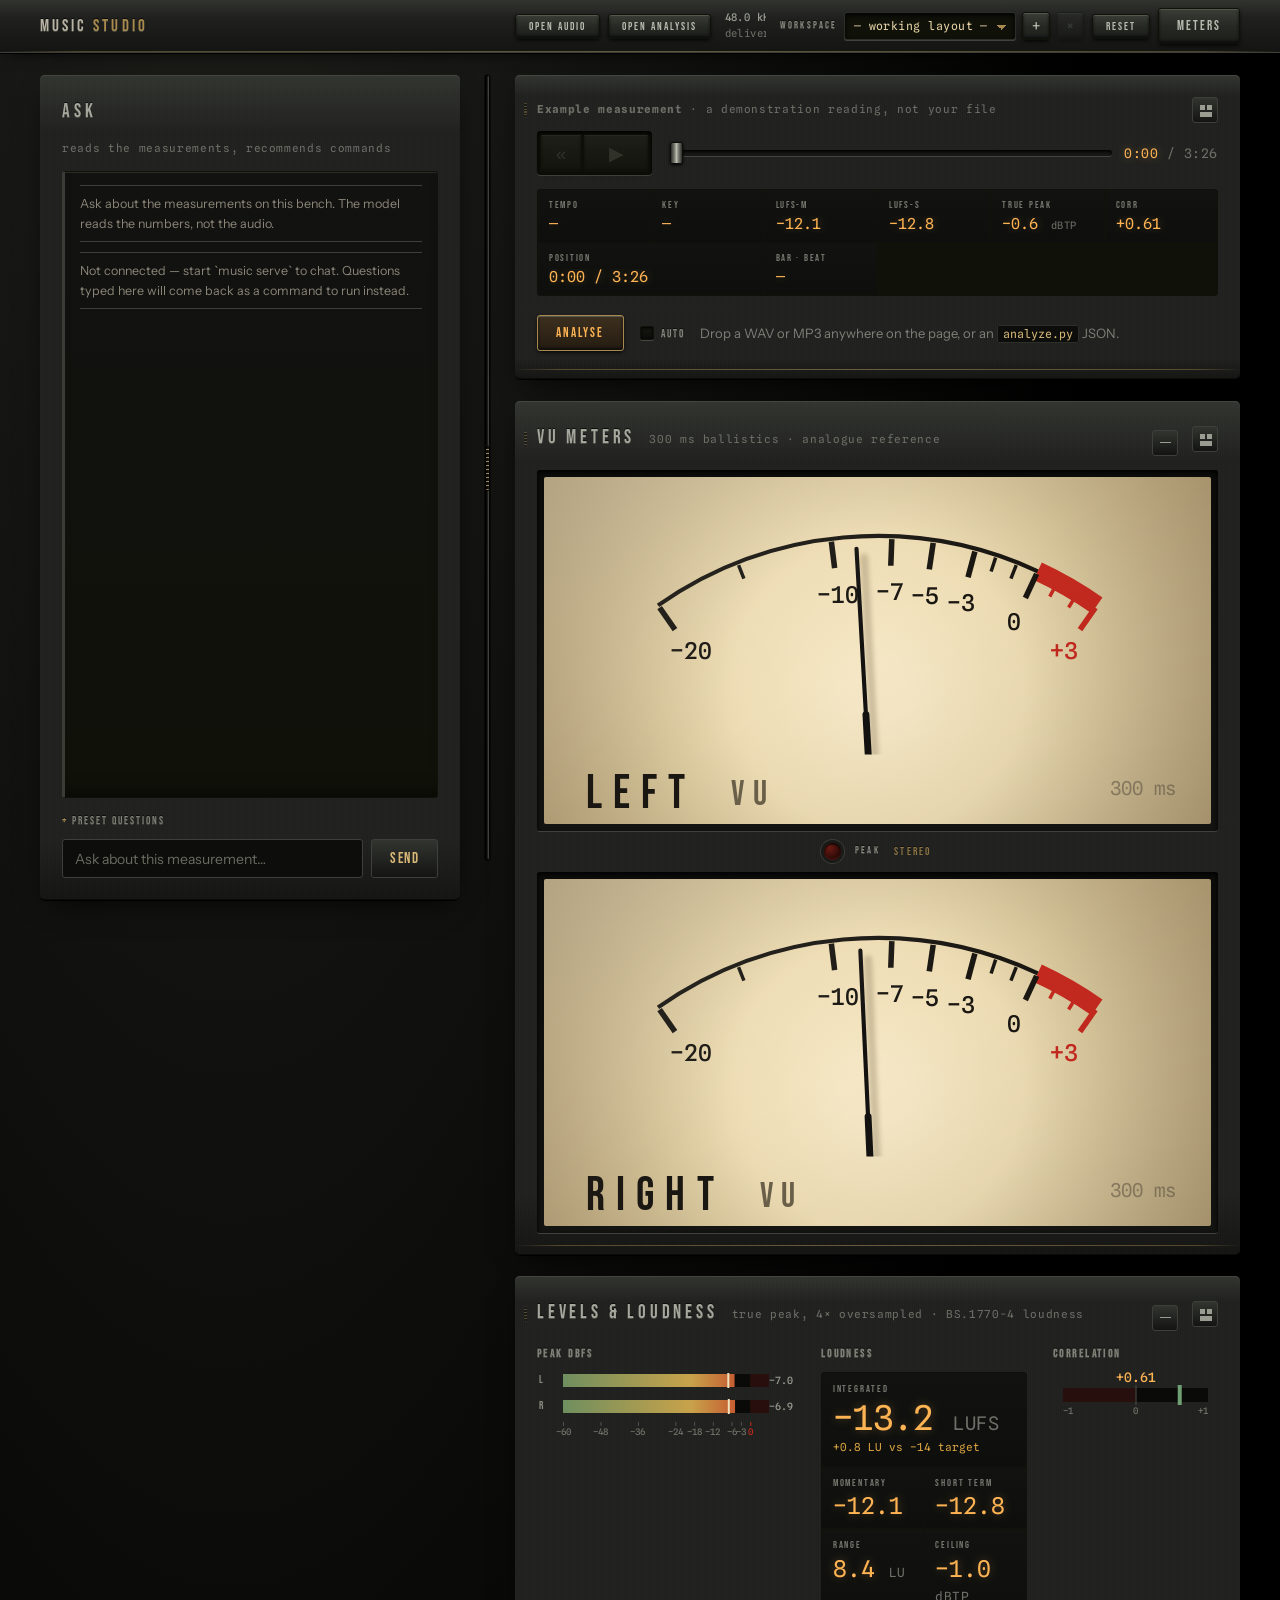
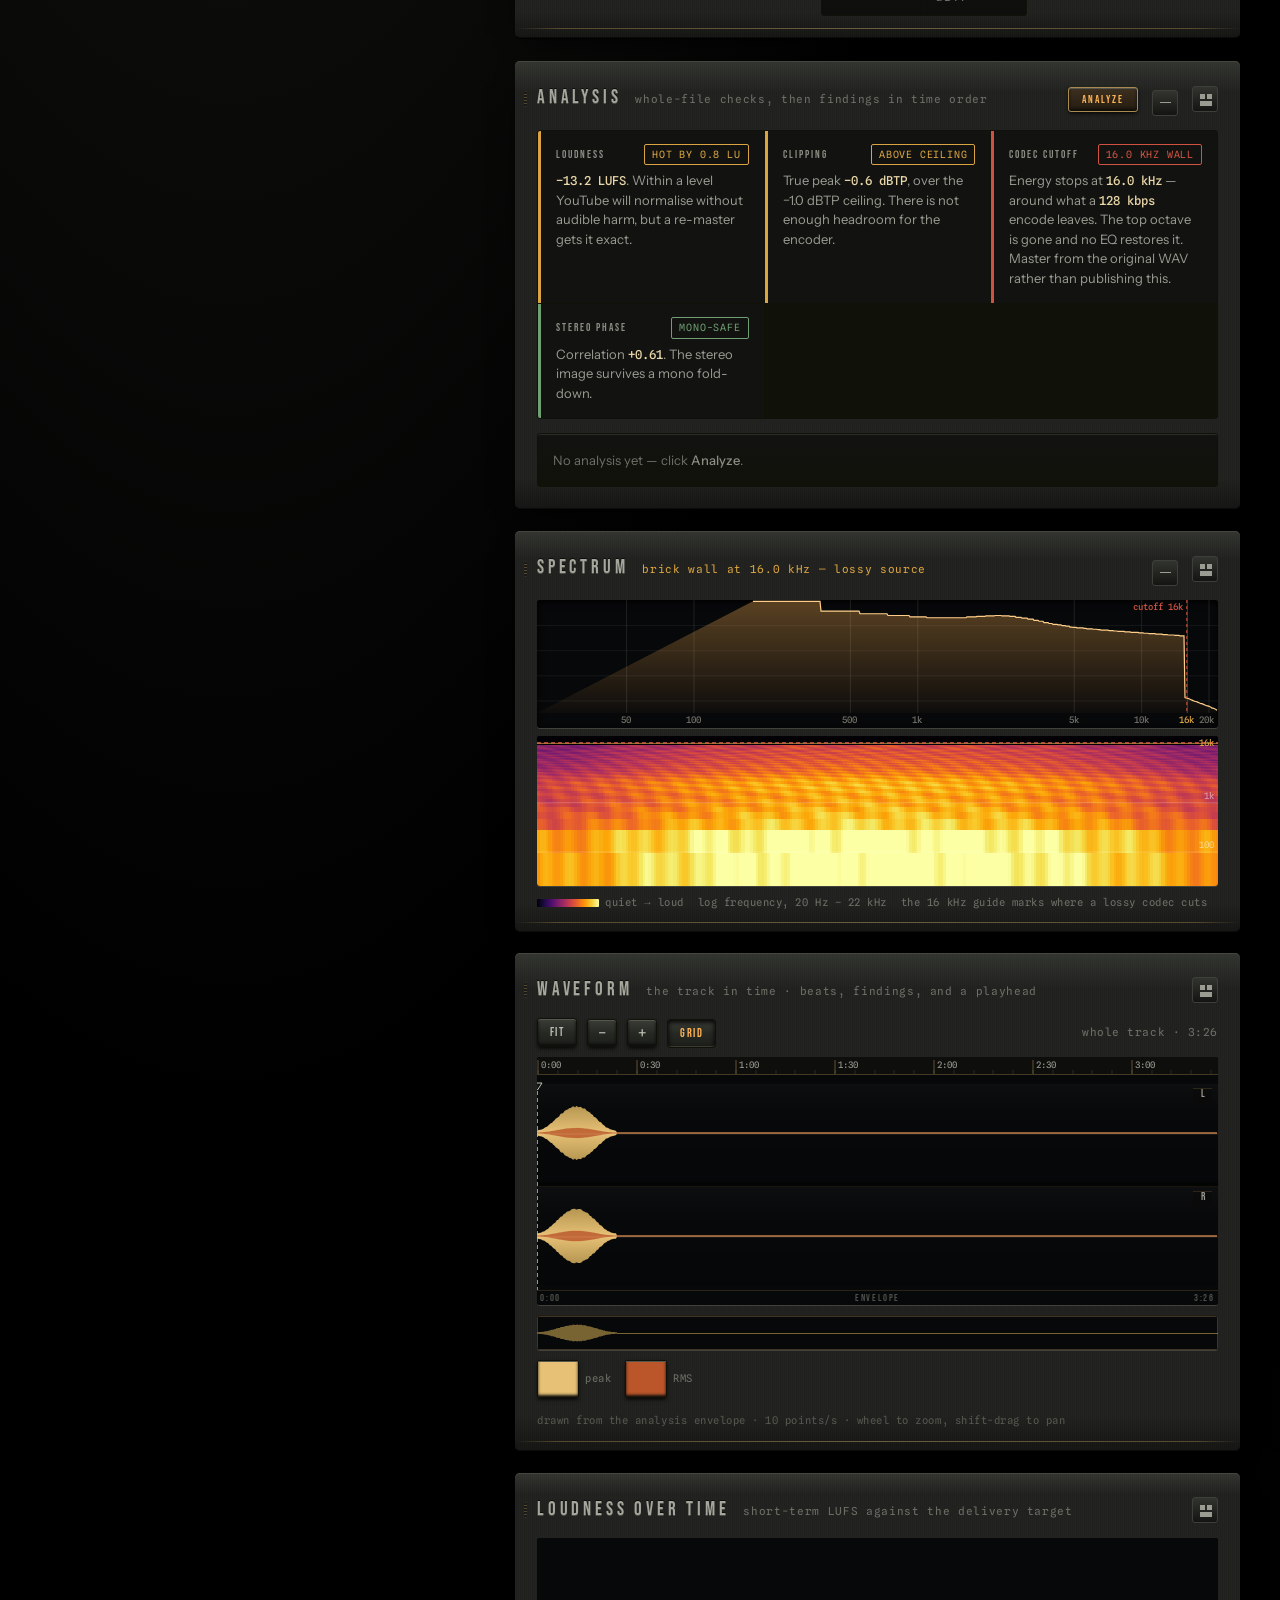
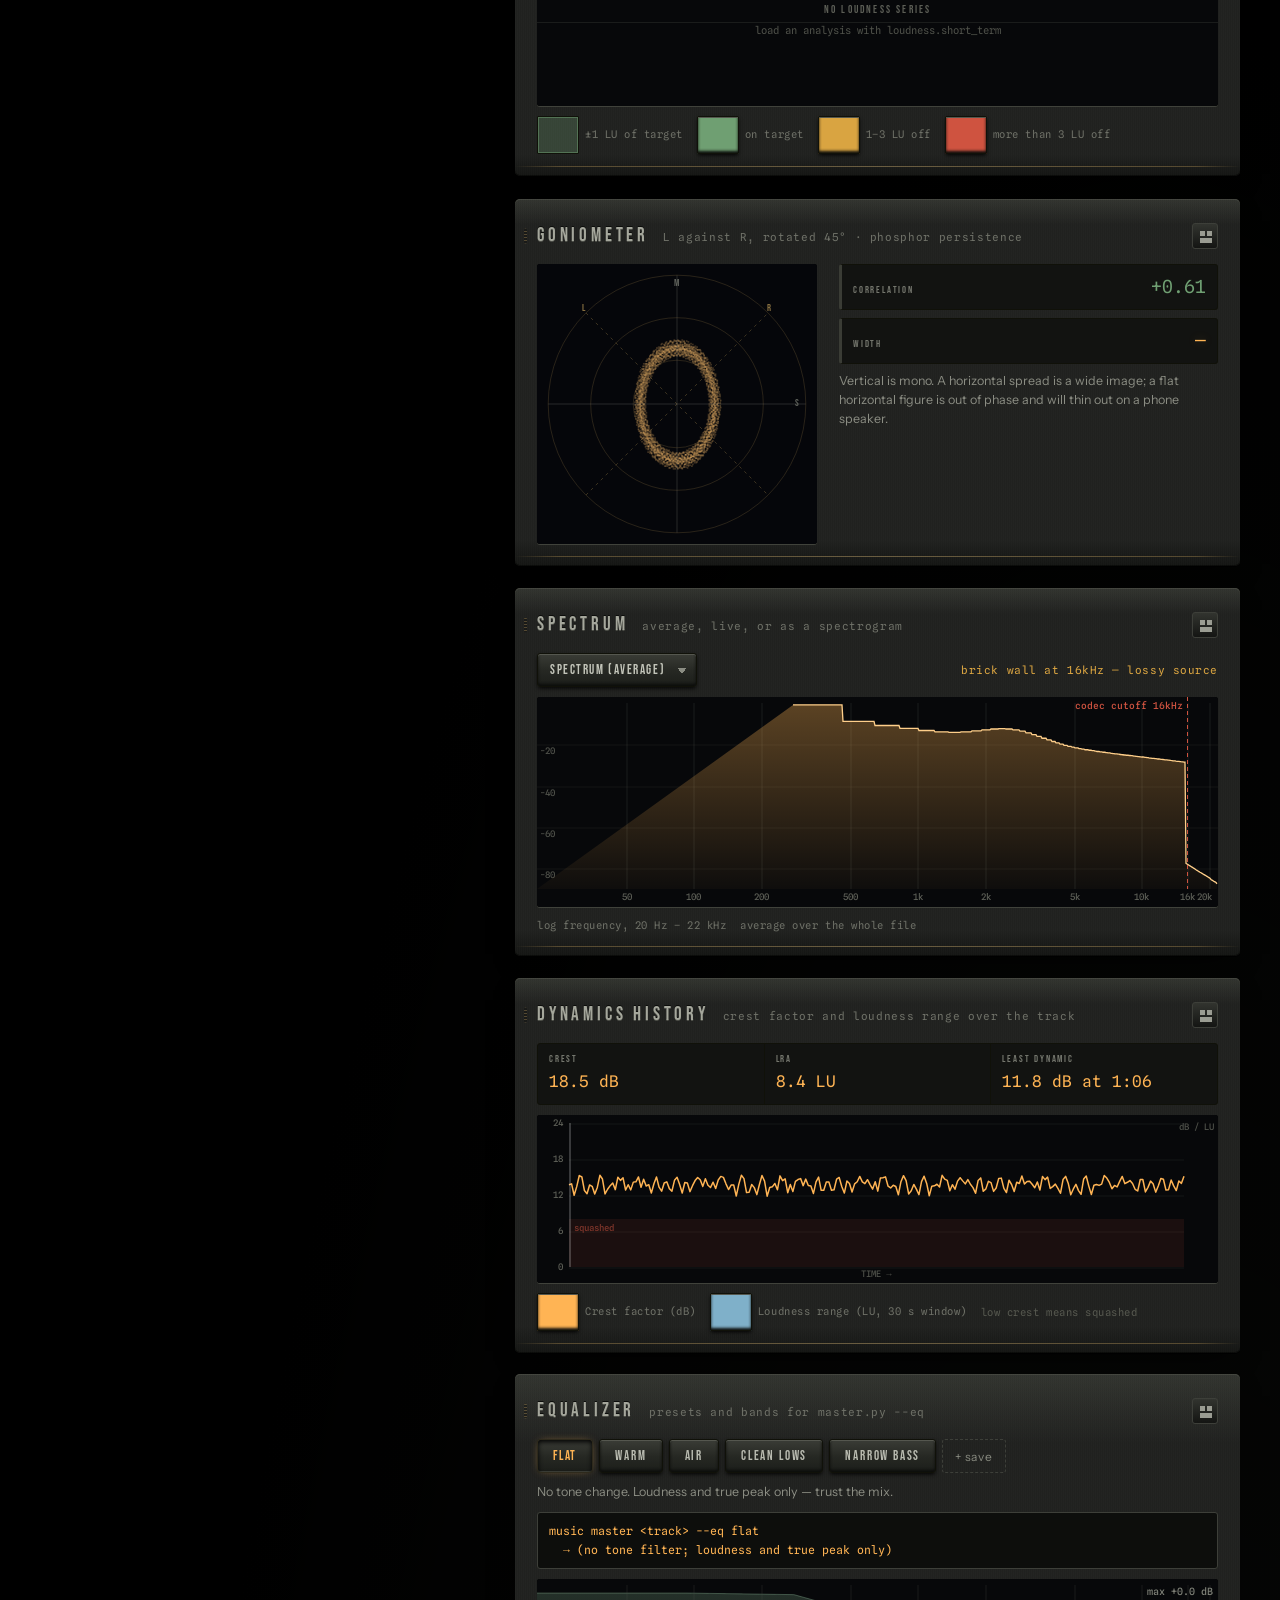
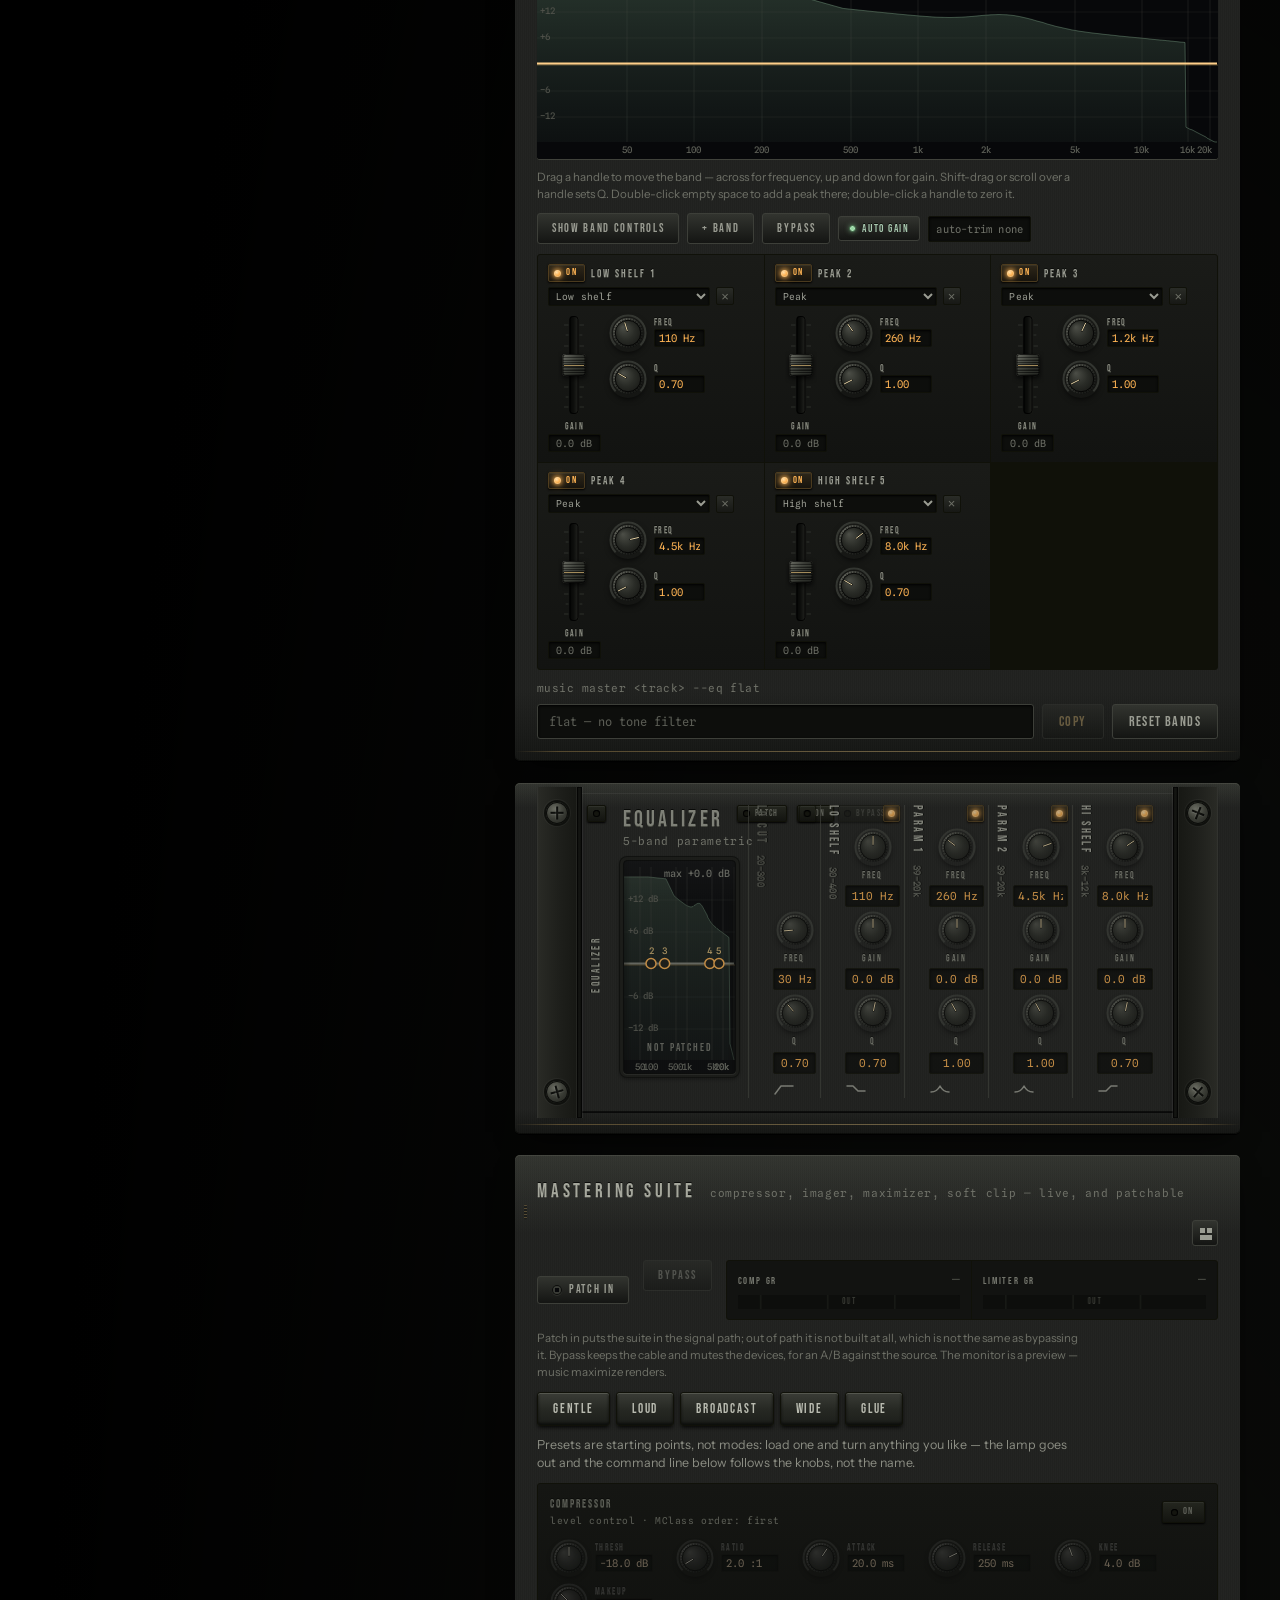
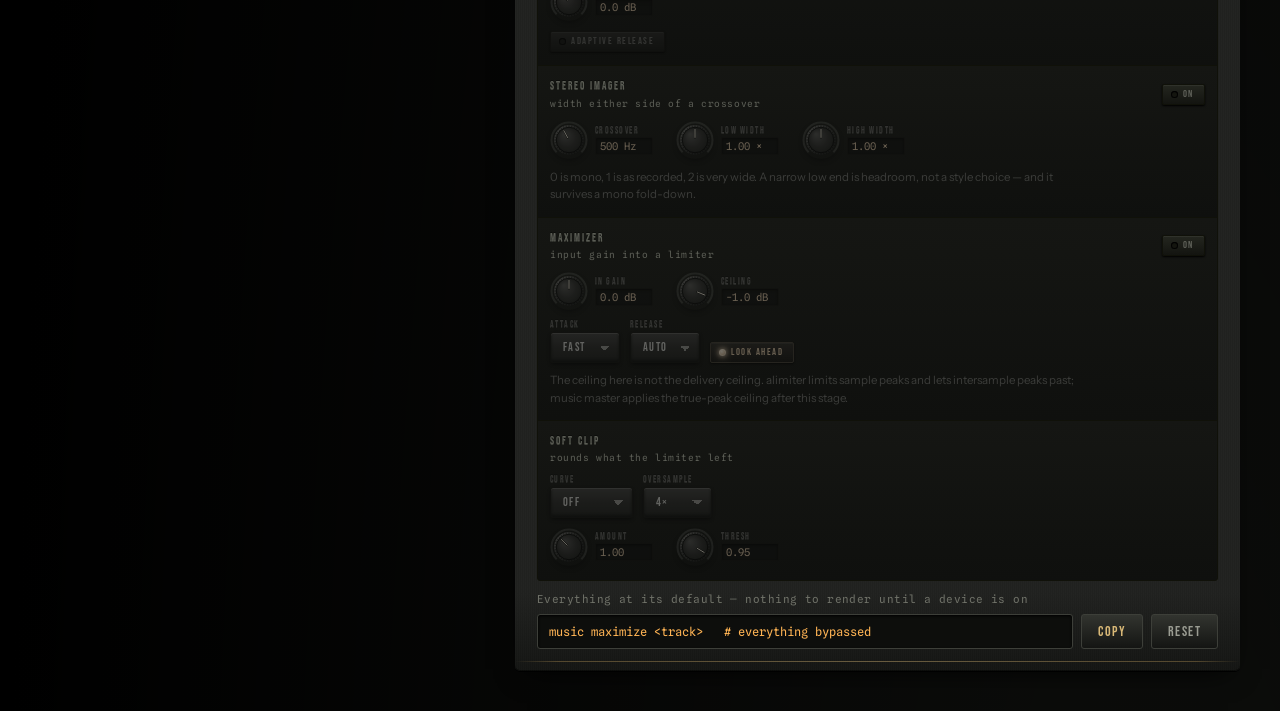
==== src/music_studio/web/index.html @ 0e3be30d "refactor: a src/ layout, a pyproject, and `music` as a real command Phase 2. Fourteen loose modules " ====
<!doctype html>
<html lang="en">
<head>
<meta charset="utf-8">
<meta name="viewport" content="width=device-width, initial-scale=1">
<title>Music Studio</title>
<meta name="description" content="A VU meter bridge and delivery check for tracks going to YouTube.">
<link rel="preconnect" href="https://fonts.googleapis.com">
<link rel="preconnect" href="https://fonts.gstatic.com" crossorigin>
<link rel="stylesheet" href="https://fonts.googleapis.com/css2?family=Bebas+Neue&family=Instrument+Sans:wght@400;500&family=Spline+Sans+Mono:wght@400;500&display=swap">
<link rel="stylesheet" href="panel.css">
<link rel="stylesheet" href="meters.css">
</head>
<body>

<div class="shell">

  <!-- ===================================================== masthead ====
       A fixed top bar. It does not scroll: the load bay, the workspace and
       Reset are bench-level controls and a control you have to scroll back up
       to find is one you stop using. studio.js measures its height into
       --masthead-h / --rail-top, and the shell pads itself by that much, so
       nothing is ever hidden underneath it.

       The rail is: wordmark (a small engraved label at the left edge, over the
       question rail), then the load bay, which is offset to start exactly
       where the instrument column starts — the load buttons read as the head
       of the transport column below them rather than as floating over the
       chat. The readout and the master controls close the row. -->
  <header class="masthead">
    <div class="masthead-brand">
      <h1>Music <em>Studio</em></h1>
    </div>

    <!-- Aligned with the instrument column by a left margin of exactly the
         rail width plus the splitter and the two gaps — see .masthead-load. -->
    <div class="masthead-load">
      <button type="button" id="pick-audio" class="btn btn--small"
              title="Open an audio file" aria-label="Open audio">Open audio</button>
      <button type="button" id="pick-json" class="btn btn--small"
              title="Open an analyze.py JSON" aria-label="Open analysis">Open analysis</button>
    </div>

    <div class="masthead-meta">
      <div><b id="meta-rate">48.0 kHz</b> · <b id="meta-chans">stereo</b></div>
      <div id="delivery-target">delivery target −14 LUFS / −1.0 dBTP</div>
    </div>

    <div class="masthead-controls">
      <!-- Workspaces: a named arrangement of the whole bench — panel order and
           row grouping, which meters are on, what is folded, the rail width and
           the EQ. The tray button that meters.js adds lands in this same rail,
           after these, which is the right order: the workspace is the larger
           unit and the meter tray edits one part of it. -->
      <div class="workspaces" id="workspaces">
        <span class="workspaces-label" id="workspace-label">Workspace</span>
        <select id="workspace-select" class="workspace-select"
                aria-labelledby="workspace-label"
                title="Load a saved arrangement of the bench"></select>
        <button type="button" id="workspace-save" class="btn btn--small btn--icon"
                title="Save the bench as it stands under a name"
                aria-label="Save workspace">+</button>
        <button type="button" id="workspace-delete"
                class="btn btn--small btn--icon btn--danger"
                title="Delete the selected workspace"
                aria-label="Delete the selected workspace">&#215;</button>
      </div>

      <button type="button" id="reset-all" class="btn btn--small"
              title="Return every meter to its rest position and unload the file">Reset</button>
    </div>
  </header>



  <!-- ========================================================== ask ==== -->
  <section class="unit ask-rail" aria-label="Ask about this measurement">
    <div class="unit-title">
      <h2>Ask</h2>
      <span class="unit-note" id="ask-note">reads the measurements, recommends commands</span>
    </div>

    <!-- A conventional chat shape: the transcript scrolls, the composer is
         pinned to the floor of the rail and never moves. -->
    <div class="ask">
      <div class="ask-out" id="ask-out" role="log" aria-live="polite"
           aria-label="Conversation"></div>

      <div class="ask-composer">
        <details class="ask-presets" id="ask-presets">
          <summary>Preset questions</summary>
          <div class="ask-chips" id="ask-chips">
            <button type="button" data-q="Is this ready to upload?">Is this ready to upload?</button>
            <button type="button" data-q="Why does this sound dull?">Why does this sound dull?</button>
            <button type="button" data-q="Is this over-compressed?">Over-compressed?</button>
            <button type="button" data-q="What should I change before uploading?">What should I change?</button>
          </div>
        </details>

        <div class="ask-row">
          <input id="ask-input" type="text" autocomplete="off"
            placeholder="Ask about this measurement…"
            aria-label="A question about this measurement">
          <button id="ask-go" type="button">Send</button>
        </div>
      </div>
    </div>
  </section>

  <!-- ====================================================== splitter ==== -->
  <div class="splitter" id="splitter" role="separator" tabindex="0"
       aria-orientation="vertical" aria-label="Resize the question rail"
       aria-valuemin="300" aria-valuemax="680" aria-valuenow="420"
       title="Drag to resize · double-click to reset"><span></span></div>

  <div class="instruments">

  <!-- ===================================================== transport ====
       First in the column and never folded: the thing that makes the rest of
       the bench move cannot be behind a collapse control. -->
  <section class="unit unit--striped" aria-label="Transport" data-card-id="transport"
           data-no-collapse>
    <!-- No title row. The transport keys say what this panel is better than
         the word TRANSPORT ever did, and a heading plus subtitle cost a whole
         band of vertical space at the very top of the bench.

         What is kept is the machinery the title row carried, not its look:
         this IS the `.unit-title` the drag and layout code reads — the drag
         handle, the keyboard move target, and the element panelTitle() reads
         the panel's name from. The <h2> is therefore still here and still
         says "Transport", but visually-hidden, so the layout system and the
         screen reader both still identify the panel while the faceplate shows
         only the grip and the loaded-file name. `--title-slim` shrinks the
         row to the height of that one line of text. -->
    <div class="unit-title unit-title--slim">
      <h2 class="visually-hidden">Transport</h2>
      <span class="unit-note" id="source-name">no file loaded</span>
    </div>

    <div class="transport">
      <div class="transport-keys" role="group" aria-label="Transport controls">
        <!-- Two keys, not four. Play toggles to pause and back, which makes a
             separate Pause key redundant; Stop was Pause-plus-rewind, which is
             this pair used together. The glyphs carry the meaning, so the text
             caps are gone — a transport is the one control surface where a
             symbol needs no label. -->
        <button type="button" id="rtz" class="key" title="Back to start"
                aria-label="Back to start">
          <span class="key-glyph" aria-hidden="true">&#171;</span>
        </button>
        <button type="button" id="play" class="key key--play" aria-pressed="false"
                title="Play" aria-label="Play">
          <span class="key-glyph" aria-hidden="true">&#9654;</span>
        </button>
      </div>

      <div class="scrub-wrap">
        <input type="range" id="scrub" class="scrub" min="0" max="1000"
               value="0" step="1" aria-label="Scrub through the track">
        <div class="timecode">
          <span id="t-cur">0:00</span><span class="of"> / <span id="t-dur">0:00</span></span>
        </div>
      </div>
    </div>

    <!-- The readout strip: everything the transport knows about the piece,
         in the faceplate's engraved-label / lamp-numeral pairing. An unknown
         value prints an em-dash; nothing here is ever invented. -->
    <div class="readouts" id="readouts">
      <div class="readout" id="ro-bpm">
        <span class="k">Tempo</span>
        <span class="v"><span id="ro-bpm-v">—</span><span class="u" id="ro-meter"></span></span>
      </div>
      <div class="readout" id="ro-key">
        <span class="k">Key</span>
        <span class="v"><span id="ro-key-v">—</span></span>
      </div>
      <div class="readout">
        <span class="k">LUFS-M</span>
        <span class="v"><span id="ro-lufs-m">—</span></span>
      </div>
      <div class="readout">
        <span class="k">LUFS-S</span>
        <span class="v"><span id="ro-lufs-s">—</span></span>
      </div>
      <div class="readout">
        <span class="k">True peak</span>
        <span class="v"><span id="ro-tp">—</span> <span class="u">dBTP</span></span>
      </div>
      <div class="readout">
        <span class="k">Corr</span>
        <span class="v"><span id="ro-corr">—</span></span>
      </div>
      <div class="readout readout--wide">
        <span class="k">Position</span>
        <span class="v"><span id="ro-pos">0:00 / 0:00</span></span>
      </div>
      <div class="readout">
        <span class="k">Bar · beat</span>
        <span class="v"><span id="ro-bar">—</span></span>
      </div>
    </div>

    <div class="analyse-bay">
      <button type="button" id="analyse-now" class="btn btn--go">Analyse</button>
      <label class="auto-toggle" for="analyse-auto">
        <input type="checkbox" id="analyse-auto">
        <span>auto</span>
      </label>
      <p class="loadbay-hint">
        Drop a WAV or MP3 anywhere on the page, or an <kbd>analyze.py</kbd> JSON.
      </p>
    </div>
  </section>

  <!-- ================================================== meter bridge ==== -->
  <section class="unit unit--striped" aria-label="VU meter bridge" data-card-id="vu-bridge">
    <div class="unit-title">
      <h2>VU Meters</h2>
      <span class="unit-note">300 ms ballistics · analogue reference</span>
    </div>

    <div class="bridge">
      <div class="vu"><canvas id="vu-left" role="img"
        aria-label="Left channel VU meter"></canvas></div>

      <div class="bridge-centre">
        <div id="peak-lamp" class="lamp" role="status"
             aria-label="Peak indicator"></div>
        <div class="lamp-label">Peak</div>
        <div class="engrave channel-mode" id="channel-mode">Stereo</div>
      </div>

      <div class="vu"><canvas id="vu-right" role="img"
        aria-label="Right channel VU meter"></canvas></div>
    </div>
  </section>

  <!-- ====================================================== digital ===== -->
  <section class="unit unit--striped" aria-label="Digital metering" data-card-id="levels">
    <div class="unit-title">
      <h2>Levels &amp; Loudness</h2>
      <span class="unit-note">true peak, 4× oversampled · BS.1770-4 loudness</span>
    </div>

    <div class="digital">
      <div class="bars">
        <h3 class="subhead">Peak dBFS</h3>
        <canvas id="bars" role="img"
          aria-label="True-peak bar meters for left and right, in dBFS"></canvas>
      </div>

      <div class="lufs">
        <h3 class="subhead">Loudness</h3>
        <div class="lufs-grid">
          <div class="lufs-cell lufs-cell--primary">
            <span class="k">Integrated</span>
            <span class="v"><span id="lufs-i">−∞</span> <span class="u">LUFS</span></span>
            <span class="delta" id="lufs-delta">target −14.0 LUFS</span>
          </div>
          <div class="lufs-cell">
            <span class="k">Momentary</span>
            <span class="v"><span id="lufs-m">−∞</span></span>
          </div>
          <div class="lufs-cell">
            <span class="k">Short term</span>
            <span class="v"><span id="lufs-s">−∞</span></span>
          </div>
          <div class="lufs-cell">
            <span class="k">Range</span>
            <span class="v"><span id="lra-v">—</span> <span class="u">LU</span></span>
          </div>
          <div class="lufs-cell">
            <span class="k">Ceiling</span>
            <span class="v">−1.0 <span class="u">dBTP</span></span>
          </div>
        </div>
      </div>

      <div class="corr">
        <h3 class="subhead">Correlation</h3>
        <canvas id="corr" role="img"
          aria-label="Stereo correlation, minus one to plus one"></canvas>
      </div>
    </div>
  </section>

  <!-- ====================================================== analysis ==== -->
  <section class="unit" aria-label="Analysis" data-card-id="analysis">
    <div class="unit-title">
      <h2>Analysis</h2>
      <span class="unit-note">whole-file checks, then findings in time order</span>
      <button type="button" id="analyze-run" class="btn btn--go btn--small">Analyze</button>
    </div>

    <div class="verdicts" id="verdicts" aria-live="polite"></div>

    <div class="timeline" id="timeline" aria-live="polite"></div>
  </section>

  <!-- ====================================================== spectrum ==== -->
  <section class="unit unit--striped" aria-label="Spectrum and colour map" data-card-id="spectrum-builtin">
    <div class="unit-title">
      <h2>Spectrum</h2>
      <span class="unit-note" id="cutoff-note">no brick wall detected</span>
    </div>

    <div class="scope-stack">
      <div class="scope">
        <canvas id="spectrum" role="img"
          aria-label="Live spectrum analyser on a logarithmic frequency axis"></canvas>
      </div>
      <div class="scope">
        <canvas id="spectrogram" role="img"
          aria-label="Spectrogram over time, inferno colour map"></canvas>
      </div>
      <div class="scope-legend">
        <span><span class="swatch"></span>quiet → loud</span>
        <span>log frequency, 20 Hz – 22 kHz</span>
        <span>the 16 kHz guide marks where a lossy codec cuts</span>
      </div>
    </div>
  </section>


  </div>

</div>

<!-- The pickers, outside the shell: they are display:none, but inside a grid
     even a hidden element is still an item the auto-placer steps over, which
     pushed the rail into a row of its own. -->
<input type="file" id="audio-input" accept="audio/*,.wav,.mp3,.m4a,.flac,.aiff">
<input type="file" id="json-input" accept="application/json,.json">

<script src="studio.js"></script>
<!-- The meter bank. Ten classic scripts, loaded in dependency order: core
     first, the two controls and the filter maths next, then the five meters,
     then the tray, which names every meter factory and so must come last.
     Each file is its own IIFE over a shared namespace; see widgets/README.md
     for why this is not an ES module. -->
<script src="widgets/core.js"></script>
<script src="widgets/knob.js"></script>
<script src="widgets/fader.js"></script>
<script src="widgets/biquad.js"></script>
<script src="widgets/waveform.js"></script>
<script src="widgets/loudness-over-time.js"></script>
<script src="widgets/goniometer.js"></script>
<script src="widgets/spectrum.js"></script>
<script src="widgets/dynamics.js"></script>
<script src="widgets/mountain.js"></script>
<script src="widgets/equalizer.js"></script>
<script src="widgets/equalizer2.js"></script>
<script src="widgets/maximizer.js"></script>
<script src="widgets/tray.js"></script>
</body>
</html>
---- src/music_studio/web/panel.css ----
/* ============================================================================
   Music Studio — faceplate styles
   A single committed visual world: warm anthracite metal, backlit cream dials.
   No light theme; every colour is painted explicitly so the page holds on any
   host ground.
   ========================================================================= */

:root {
  /* --- panel metal ------------------------------------------------------ */
  --panel:        #20211f;   /* brushed anthracite, warm-green bias */
  --panel-hi:     #32342f;   /* upper bevel catch-light */
  --panel-lo:     #141513;   /* lower bevel shadow */
  --panel-deep:   #0d0e0c;   /* recessed wells, page ground */
  --hairline:     #3d3f39;

  /* --- dial ------------------------------------------------------------- */
  --dial:         #e8d5a8;   /* cream/amber dial card */
  --dial-warm:    #f2e2bc;   /* lamp hotspot near the centre */
  --dial-edge:    #c4ab79;   /* dial card falling into shade at the rim */
  --ink:          #1a1712;   /* engraved black lettering */
  --ink-soft:     #5b513f;

  /* --- accents ---------------------------------------------------------- */
  --gold:         #a8894e;   /* pinstripes, engraved label fill */
  --gold-lit:     #d8b877;
  --red:          #c4291f;   /* over-zero zone, PEAK lamp */
  --red-lit:      #ff4a35;
  --lamp:         #ffb454;   /* tungsten backlight bleed */

  /* --- semantic (verdicts) — deliberately separate from --gold ---------- */
  --ok:           #6f9f72;
  --warn:         #d9a441;
  --bad:          #cf5340;

  /* --- type ------------------------------------------------------------- */
  --face-engrave: "Bebas Neue", "Oswald", "Haettenschweiler",
                  "Arial Narrow", sans-serif;
  --face-data:    "Spline Sans Mono", "SF Mono", "Menlo", "Consolas", monospace;
  --face-text:    "Instrument Sans", "Helvetica Neue", system-ui, sans-serif;

  /* --- rhythm ----------------------------------------------------------- */
  --gap:          clamp(14px, 2.2vw, 22px);
  --rack-radius:  5px;
}

* { box-sizing: border-box; }

html { color-scheme: dark; }

body {
  margin: 0;
  /* No top gutter: the fixed masthead owns the top of the window and .shell
     opens its own room for it with padding-top: var(--masthead-h). A gutter
     here as well would be a second, dead strip above the first panel. */
  padding-top: 0;
  padding-bottom: clamp(18px, 4vw, 40px);
  padding-left: clamp(16px, 4vw, 40px);
  padding-right: clamp(16px, 4vw, 40px);
  background: var(--panel-deep);
  /* faint room light falling from the upper left, as on a shelf */
  background-image:
    radial-gradient(120% 80% at 18% -10%, #23241f 0%, transparent 60%),
    radial-gradient(90% 70% at 90% 110%, #17181500 0%, #000 100%);
  color: var(--dial);
  font-family: var(--face-text);
  font-size: 15px;
  line-height: 1.55;
  -webkit-font-smoothing: antialiased;
}

.shell {
  max-width: 1560px;
  margin: 0 auto;
  /* Three columns: the question rail, the machined seam that resizes it, and
     the instruments. The masthead spans all three. The rail width is a custom
     property so the splitter can move it live without touching layout code;
     the instruments take whatever is left, since meters and spectrograms want
     every pixel. */
  --rail-w: 420px;
  display: grid;
  grid-template-columns: var(--rail-w) auto minmax(0, 1fr);
  align-items: start;
  gap: var(--gap);
}

/* The masthead is `position: fixed` (see its own section) and so is NOT a grid
   item any more. It therefore reserves no space of its own, and the shell has
   to open the gap itself — otherwise the first panel and the top of the
   question rail sit underneath the bar.

   --masthead-h is measured by studio.js on every resize (the bar's type is
   clamp()ed and it wraps at narrow widths, so no CSS constant would hold) and
   already includes the gap that belongs under it. The 96px fallback is a sane
   standing value for the single frame before that measurement runs. */
.shell { padding-top: var(--masthead-h, 96px); }

.instruments {
  display: flex;
  flex-direction: column;
  gap: var(--gap);
  min-width: 0;           /* so canvases can shrink rather than force a scrollbar */
}

/* The rail is a chat window, not a card that grows: it is exactly as tall as
   the viewport allows and never taller, so the composer pinned to its floor is
   on screen from the moment the page opens and is never reached by scrolling.
   Two things come off the viewport height: body's own vertical gutter, and the
   masthead the rail sits below — without that second term the rail is a full
   viewport tall but starts a masthead down, and its floor falls off the bottom
   of the screen. --masthead-h is measured and set by studio.js, and the 96px
   here is a sane standing value for the frame before that runs. */
.ask-rail {
  /* !important because .unit — which this element also carries — sets
     `position: relative` further down the sheet at equal specificity and would
     otherwise win. A relative box does not clamp against the viewport: it just
     takes `top` as a downward shift, which is exactly the dead strip that used
     to sit above the rail. */
  position: sticky !important;
  /* Its own natural offset: gutter + masthead + the grid gap under it. Sticking
     at anything else makes the rail jump the moment the page scrolls, because
     the position it is pinned to is not the position it was laid out at. */
  top: var(--rail-top, 96px);
  display: flex;
  flex-direction: column;
  /* From that offset down to the floor of the viewport — no page gutter is
     subtracted at the bottom, which is where the dead strip came from: the
     rail stopped a gutter short and the composer floated above the edge. */
  height: calc(100vh - var(--rail-top, 96px));
  max-height: calc(100vh - var(--rail-top, 96px));
  min-height: 320px;      /* below this a chat is unusable; let the page scroll */
}

.ask-rail .ask {
  flex: 1;
  min-height: 0;
}

.ask-rail .ask-out {
  flex: 1;
  min-height: 0;
  overflow-y: auto;       /* the transcript scrolls, the composer does not move */
  /* The rail is taller than most answers. Left plain, the empty lower half
     reads as something failed to load; as a recessed well it reads as the
     space the conversation grows into. */
  background: linear-gradient(180deg, #121311 0%, #101109 100%);
  box-shadow: inset 0 1px 0 #2a2c26, inset 0 -18px 24px -22px #000;
}

/* ============================================================================
   Splitter — a machined seam between the rail and the instruments
   ========================================================================= */

.splitter {
  align-self: stretch;
  /* sticky is also a positioned ancestor, so the knurl below anchors to it */
  position: sticky;
  top: var(--rail-top, 96px);
  /* the same height as the rail it parts, so the seam runs its full edge */
  height: calc(100vh - var(--rail-top, 96px) - clamp(18px, 4vw, 40px));
  min-height: 320px;
  width: 11px;
  flex: 0 0 auto;
  cursor: col-resize;
  border: 0;
  padding: 0;
  background: transparent;
  display: grid;
  place-items: center;
  touch-action: none;
}

/* The seam itself: a parting line cut into the faceplate — shadow on the left
   lip, the room light catching the right one. It has to be legible at rest or
   nobody finds it, so the lit lip is a real highlight rather than a hint. */
.splitter > span {
  display: block;
  width: 5px;
  height: 100%;
  border-radius: 3px;
  background: linear-gradient(90deg,
    #000 0%, #0a0b09 34%, #2b2d27 62%, #55574f 78%, #24261f 100%);
  box-shadow:
    inset 0 0 0 1px rgba(0, 0, 0, 0.9),
    0 0 0 1px rgba(0, 0, 0, 0.5);
  transition: background 120ms linear, box-shadow 120ms linear;
}

/* The knurled grip: milled ridges at the midpoint, where a thumb would take
   it. This is the part that says "hold me", so it reads gold at rest. */
.splitter::after {
  content: "";
  position: absolute;
  width: 5px;
  height: 46px;
  border-radius: 3px;
  background-image: repeating-linear-gradient(
    180deg,
    var(--gold-lit) 0px, var(--gold-lit) 1px,
    #0a0b09 1px, #0a0b09 4px
  );
  box-shadow: inset 0 0 0 1px #000;
  opacity: 0.72;
  pointer-events: none;
  transition: opacity 120ms linear, box-shadow 120ms linear;
}

.splitter:hover > span,
.splitter.is-dragging > span {
  background: linear-gradient(90deg,
    #000 0%, #14100a 34%, #6b5730 62%, var(--gold-lit) 78%, #2a2114 100%);
}

.splitter:hover::after,
.splitter.is-dragging::after {
  opacity: 1;
  box-shadow: inset 0 0 0 1px #000, 0 0 10px 1px rgba(216, 184, 119, 0.35);
}

.splitter:focus-visible {
  outline: 2px solid var(--gold-lit);
  outline-offset: 1px;
  border-radius: 3px;
}

/* while dragging, nothing else on the page should select or catch the pointer */
body.is-splitting {
  cursor: col-resize;
  user-select: none;
  -webkit-user-select: none;
}

/* ============================================================================
   Rack unit — the shared chassis every module sits in
   ========================================================================= */

.unit {
  position: relative;
  border-radius: var(--rack-radius);
  background:
    linear-gradient(180deg, var(--panel-hi) 0%, var(--panel) 7%,
                            var(--panel) 93%, var(--panel-lo) 100%);
  box-shadow:
    inset 0 1px 0 #43453e,
    inset 0 -1px 0 #0a0b09,
    0 10px 28px -12px #000,
    0 1px 0 #000;
  padding: clamp(14px, 2.4vw, 22px);
  overflow: hidden;
}

/* brushed-metal grain: fine vertical striations, very low contrast */
.unit::before {
  content: "";
  position: absolute;
  inset: 0;
  pointer-events: none;
  background-image: repeating-linear-gradient(
    90deg,
    rgba(255, 255, 255, 0.022) 0px,
    rgba(255, 255, 255, 0.022) 1px,
    rgba(0, 0, 0, 0.022) 1px,
    rgba(0, 0, 0, 0.022) 2px
  );
  opacity: 0.55;
}

.unit > * { position: relative; }

/* the gold pinstripe that runs the width of a faceplate */
.unit--striped::after {
  content: "";
  position: absolute;
  left: 0;
  right: 0;
  bottom: 9px;
  height: 1px;
  background: linear-gradient(90deg,
    transparent 0%, var(--gold) 6%, var(--gold-lit) 50%,
    var(--gold) 94%, transparent 100%);
  opacity: 0.42;
  pointer-events: none;
}

/* ============================================================================
   Engraved lettering
   ========================================================================= */

.engrave {
  font-family: var(--face-engrave);
  font-weight: 400;
  letter-spacing: 0.16em;
  color: #9a9c92;
  /* cut into the metal: dark above, light catching the lower lip */
  text-shadow: 0 -1px 0 #0c0d0b, 0 1px 0 #4e5049;
  text-transform: uppercase;
}

.unit-title {
  display: flex;
  align-items: baseline;
  justify-content: space-between;
  gap: 14px;
  flex-wrap: wrap;
  margin-bottom: 14px;
}

.unit-title h2 {
  margin: 0;
  font-family: var(--face-engrave);
  font-size: clamp(15px, 1.7vw, 19px);
  font-weight: 400;
  letter-spacing: 0.2em;
  color: #a5a79c;
  text-transform: uppercase;
  text-shadow: 0 -1px 0 #0c0d0b, 0 1px 0 #4e5049;
}

.unit-note {
  font-family: var(--face-data);
  font-size: 11px;
  letter-spacing: 0.06em;
  color: #6e7067;
  font-variant-numeric: tabular-nums;
}

/* A title row with no visible heading — the Transport's. It still exists as an
   element because the layout system reads `.unit-title` as the drag handle and
   takes the panel's name from its <h2>, but there is nothing to show except
   the loaded-file note and the grip, so it collapses to one line of text and
   gives the space back to the panel body. */
.unit-title--slim {
  margin-bottom: 8px;
  min-height: 18px;
  align-items: center;
  flex-wrap: nowrap;
}

/* This row has no visible heading, so the note IS the first line — it must
   never be pushed onto a second one by the narrow-panel rule below, which
   exists to get a note out from under a long engraved title. With nothing
   above it there is nothing to get out from under, and obeying that rule left
   the placement key stranded on a line of its own over empty faceplate. */
.unit-title--slim > .unit-note {
  order: 0;
  flex: 1 1 auto;
  margin-top: 0;
}

/* ============================================================================
   Masthead
   ========================================================================= */

/* A FIXED faceplate rail across the top of the window. It is taken out of the
   shell grid entirely — `position: fixed` — so the instruments scroll beneath
   it and the bench-level controls (load, workspace, Reset, the meter tray) are
   reachable from any scroll position.

   Because it no longer occupies a grid row, the shell has to make the room
   itself: studio.js measures this bar into --masthead-h and .shell takes that
   as top padding. The same measurement already fed --rail-top, which the
   sticky question rail and the splitter are pinned to, so all three agree by
   construction.

   The order across the rail is wordmark, load bay, readout, master controls —
   a left-to-right scan from "what this is" to "what it is showing" to "what
   you can do to the whole bench". */
.masthead {
  position: fixed;
  top: 0;
  left: 0;
  right: 0;
  z-index: 40;         /* over the panels, under the drop-zone overlay (54/55) */
  display: flex;
  align-items: center;
  gap: 14px;
  /* The metal runs the full width of the window, but the CONTENT is held to
     the same measure as .shell and starts on the same line, so the bar's
     columns line up with the bench's columns. Without this the bar started at
     the window edge while the shell was centred inside its 1560px maximum, and
     the load bay — offset by the rail's width — landed short of the instrument
     column by exactly the shell's left margin.

     --shell-left is the shell's real left edge, measured by studio.js. It is
     measured rather than computed from 100vw because vw includes the
     scrollbar and the shell's box does not, which would put the two a
     scrollbar's width apart on every platform that reserves one. */
  padding: 8px var(--shell-left, clamp(16px, 4vw, 40px));
  /* Opaque: panels scroll under it and must not ghost through. Same metal as
     a rack unit, with the gold pinstripe as its lower edge. */
  background:
    linear-gradient(180deg, var(--panel-hi) 0%, var(--panel) 34%,
                            var(--panel-lo) 100%);
  border-bottom: 1px solid var(--hairline);
  box-shadow: 0 6px 18px -8px #000, 0 1px 0 #000;
}

/* the gold pinstripe, as on a striped rack unit — it makes the bar read as a
   faceplate edge rather than a web toolbar */
.masthead::after {
  content: "";
  position: absolute;
  left: 0;
  right: 0;
  bottom: 0;
  height: 1px;
  background: linear-gradient(90deg,
    transparent 0%, var(--gold) 6%, var(--gold-lit) 50%,
    var(--gold) 94%, transparent 100%);
  opacity: 0.4;
  pointer-events: none;
}

/* The wordmark is a LABEL, not a headline: small, engraved, hard against the
   left edge, sitting over the question rail the way a maker's plate sits in
   the corner of a faceplate.

   It is given the WIDTH OF THE RAIL rather than its natural width, which is
   what makes the load bay behind it start exactly where the instrument column
   starts — one term instead of a margin computed from a measured wordmark. It
   may shrink below that (flex-shrink 1) so a narrow window crowds the label
   rather than pushing the controls off the end. */
.masthead-brand {
  /* Does NOT shrink. Its width is a measurement — the rail's column — and a
     flex-shrink that trimmed it would slide the load bay off the instrument
     column's edge, which is the one thing this element exists to prevent. The
     readout beside it is what gives way when the bar runs out of room, and
     below 900px the readout is dropped entirely. */
  flex: 0 0 auto;
  /* The rail's own column, exactly: rail width + the splitter (11px) + the
     grid gap either side of it. The bar's left padding is already the shell's
     left edge (--shell-left), so this measures from the same origin the grid
     does and no further correction is needed. */
  width: calc(var(--rail-w, 420px) + 11px + (var(--gap) * 2));
  min-width: 0;
  overflow: hidden;
  /* The bar's own flex gap would be added on top of that width and push the
     load bay a gap past the column edge, so it is taken back here. The
     wordmark's box is the measurement; the gap after it is not part of it. */
  margin-right: -14px;
}

.masthead h1 {
  margin: 0;
  font-family: var(--face-engrave);
  font-size: 17px;
  font-weight: 400;
  letter-spacing: 0.18em;
  line-height: 1.1;
  color: #b8b3a4;
  text-transform: uppercase;
  white-space: nowrap;
  text-shadow: 0 -1px 0 #0a0b09, 0 1px 0 #494b43;
}

.masthead h1 em {
  font-style: normal;
  color: var(--gold);
}

/* The load bay reads as the head of the TRANSPORT COLUMN, not as something
   floating over the chat rail: the wordmark before it is exactly as wide as
   the rail, so these two buttons begin on the instrument column's left edge.
   --rail-w lives on .shell (the splitter writes it live) and is mirrored onto
   :root by studio.js so the rules here can read it. */
.masthead-load {
  flex: 0 0 auto;
  display: flex;
  align-items: center;
  gap: 8px;
}

.masthead-meta {
  flex: 0 1 auto;
  min-width: 0;
  font-family: var(--face-data);
  font-size: 10.5px;
  line-height: 1.5;
  color: #6e7067;
  letter-spacing: 0.04em;
  font-variant-numeric: tabular-nums;
  white-space: nowrap;
  overflow: hidden;
  text-overflow: ellipsis;
}

.masthead-meta b {
  color: #9a9c92;
  font-weight: 500;
}

/* The master controls close the rail, hard against the right edge. `auto`
   rather than `justify-content: space-between` on the bar, so the load bay
   stays glued to the instrument column's edge instead of being spread. */
.masthead-controls {
  display: flex;
  align-items: center;
  gap: 8px;
  flex: 0 0 auto;
  margin-left: auto;
}

/* ============================================================================
   Meter bridge — the hero
   ========================================================================= */

.bridge {
  display: grid;
  grid-template-columns: 1fr auto 1fr;
  align-items: center;
  gap: clamp(10px, 2vw, 26px);
}

.vu {
  position: relative;
  /* the lit dial well, recessed into the panel */
  border-radius: 3px;
  padding: 7px;
  background: linear-gradient(180deg, #0c0d0b, #141512);
  box-shadow:
    inset 0 2px 5px #000,
    0 1px 0 #40423b;
}

.vu canvas {
  display: block;
  width: 100%;
  height: auto;
  border-radius: 2px;
}

/* glass: a single soft diagonal reflection across the upper-left of the face */
.vu::after {
  content: "";
  position: absolute;
  inset: 7px;
  border-radius: 2px;
  pointer-events: none;
  background: linear-gradient(
    148deg,
    rgba(255, 255, 255, 0.14) 0%,
    rgba(255, 255, 255, 0.05) 26%,
    rgba(255, 255, 255, 0) 47%,
    rgba(0, 0, 0, 0.06) 100%
  );
}

/* ---- centre stack: PEAK lamp between the two dials --------------------- */

.bridge-centre {
  display: flex;
  flex-direction: column;
  align-items: center;
  gap: 10px;
  padding-inline: clamp(2px, 1vw, 10px);
}

.lamp {
  width: 17px;
  height: 17px;
  border-radius: 50%;
  background: radial-gradient(circle at 34% 30%, #6b1a14, #2a0a07 70%);
  box-shadow:
    inset 0 1px 2px #000,
    inset 0 -1px 1px #5a1712,
    0 0 0 3px #1a1b18,
    0 0 0 4px #3a3c35;
  transition: background 140ms linear, box-shadow 140ms linear;
}

.lamp.lit {
  background: radial-gradient(circle at 34% 30%, #ffd9c4, var(--red-lit) 42%, #8d1a10 100%);
  box-shadow:
    inset 0 1px 2px #ff9a80,
    0 0 0 3px #1a1b18,
    0 0 0 4px #3a3c35,
    0 0 14px 2px rgba(255, 74, 53, 0.65),
    0 0 34px 8px rgba(255, 74, 53, 0.22);
}

.lamp-label {
  font-family: var(--face-engrave);
  font-size: 10px;
  letter-spacing: 0.24em;
  color: #86887e;
  text-shadow: 0 -1px 0 #0c0d0b, 0 1px 0 #4e5049;
}

.bridge-centre .engrave.channel-mode {
  font-size: 11px;
  letter-spacing: 0.2em;
  color: var(--gold);
  text-shadow: 0 -1px 0 #0c0d0b;
  opacity: 0.8;
  white-space: nowrap;
}

/* ============================================================================
   Transport
   ========================================================================= */

.transport {
  display: flex;
  align-items: center;
  gap: clamp(10px, 1.8vw, 18px);
  flex-wrap: wrap;
}

.btn {
  font-family: var(--face-engrave);
  font-size: 13px;
  letter-spacing: 0.16em;
  text-transform: uppercase;
  color: #b9bbb0;
  /* a real pushbutton: light top edge, dark underside, deep shadow */
  background: linear-gradient(180deg, #3a3c36 0%, #262823 52%, #1c1e1a 100%);
  border: 1px solid #101109;
  border-radius: 3px;
  padding: 9px 18px;
  cursor: pointer;
  box-shadow:
    inset 0 1px 0 #55574f,
    inset 0 -2px 3px #0c0d0b,
    0 2px 4px -1px #000;
  transition: transform 60ms linear, box-shadow 60ms linear, color 120ms linear;
}

.btn:hover { color: var(--gold-lit); }

.btn:active,
.btn[aria-pressed="true"] {
  transform: translateY(1px);
  color: var(--lamp);
  box-shadow:
    inset 0 2px 5px #000,
    inset 0 -1px 0 #45473f;
}

.btn:focus-visible {
  outline: 2px solid var(--gold-lit);
  outline-offset: 2px;
}

.btn[disabled] {
  opacity: 0.35;
  cursor: not-allowed;
  color: #7c7e75;
}

/* ---- transport pushbuttons ---------------------------------------------
   Square-ish machined keys in a gang, the way a deck's transport is a row of
   keys under one bezel rather than four separate web buttons. The glyph is the
   control; the engraved cap under it names what the glyph means. */

.transport-keys {
  display: flex;
  gap: 1px;
  flex: 0 0 auto;
  padding: 3px;
  border-radius: 4px;
  background: #101109;
  box-shadow: inset 0 2px 5px #000, 0 1px 0 #40423b;
}

.key {
  display: flex;
  flex-direction: column;
  align-items: center;
  justify-content: center;
  gap: 2px;
  /* Squared off, because the engraved cap under the glyph is gone: keeping the
     old 54px width with only a symbol on the face left a short wide key that
     read as a tab rather than a transport button. */
  min-width: 42px;
  min-height: 38px;
  padding: 8px 12px;
  cursor: pointer;
  border: 1px solid #101109;
  border-radius: 2px;
  color: #b9bbb0;
  background: linear-gradient(180deg, #3a3c36 0%, #262823 52%, #1c1e1a 100%);
  box-shadow:
    inset 0 1px 0 #55574f,
    inset 0 -2px 3px #0c0d0b,
    0 2px 4px -1px #000;
  transition: transform 60ms linear, box-shadow 60ms linear, color 120ms linear;
}

.key-glyph {
  /* The glyph now carries the whole meaning of the key, so it is bigger. */
  font-size: 19px;
  line-height: 1;
  /* the glyph is the lit part of the key face */
  color: #c9cbc0;
  text-shadow: 0 1px 0 #0c0d0b;
}

.key-cap {
  font-family: var(--face-engrave);
  font-size: 9.5px;
  letter-spacing: 0.16em;
  text-transform: uppercase;
  color: #86887e;
  text-shadow: 0 -1px 0 #0c0d0b, 0 1px 0 #4e5049;
}

.key:hover { color: var(--gold-lit); }
.key:hover .key-glyph { color: var(--gold-lit); }
.key:hover .key-cap { color: var(--gold); }

.key:active,
.key.is-latched {
  transform: translateY(1px);
  color: var(--lamp);
  box-shadow: inset 0 2px 5px #000, inset 0 -1px 0 #45473f;
}

/* A latched key is a lit key: the glyph takes the lamp and glows, the way a
   depressed transport button on a deck lights from behind. */
.key:active .key-glyph,
.key.is-latched .key-glyph {
  color: var(--lamp);
  text-shadow: 0 0 10px rgba(255, 180, 84, 0.55);
}

.key.is-latched .key-cap { color: var(--gold); }

.key[disabled] .key-glyph { color: #6d6f66; text-shadow: none; }

.key:focus-visible { outline: 2px solid var(--gold-lit); outline-offset: 2px; }

.key[disabled] { opacity: 0.35; cursor: not-allowed; color: #7c7e75; }
.key[disabled]:hover .key-cap { color: #86887e; }

/* Play is the primary key, so it is the wide one. */
.key--play { min-width: 66px; }

/* ---- readout strip -------------------------------------------------------
   Engraved label over a lamp-lit numeral, in a row of recessed cells: the
   same well treatment as the LUFS grid, so the two read as one instrument. */

.readouts {
  margin-top: 14px;
  display: grid;
  grid-template-columns: repeat(auto-fit, minmax(104px, 1fr));
  gap: 1px;
  background: #101109;
  border: 1px solid #101109;
  border-radius: 3px;
  overflow: hidden;
}

.readout {
  background: linear-gradient(180deg, #17181500, #0e0f0d);
  background-color: #121311;
  padding: 8px 11px 9px;
  display: flex;
  flex-direction: column;
  gap: 3px;
  min-width: 0;
}

.readout--wide { grid-column: span 2; }

.readout .k {
  font-family: var(--face-engrave);
  font-size: 9.5px;
  letter-spacing: 0.18em;
  color: #74766d;
  text-transform: uppercase;
  white-space: nowrap;
}

.readout .v {
  font-family: var(--face-data);
  font-size: 15px;
  font-variant-numeric: tabular-nums;
  line-height: 1.15;
  color: var(--lamp);
  text-shadow: 0 0 10px rgba(255, 180, 84, 0.3);
  white-space: nowrap;
  overflow: hidden;
  text-overflow: ellipsis;
}

.readout .u {
  font-size: 0.68em;
  color: #6e7067;
  text-shadow: none;
  letter-spacing: 0.04em;
  margin-left: 0.35em;
}

/* A value the analyser was not sure of is shown, but shown as doubted: dimmed,
   with a raised question mark. Never dropped — a low-confidence reading is
   still a reading — and never stated flatly either. */
.readout.is-unsure .v {
  color: #8d7f62;
  text-shadow: none;
}

.readout.is-unsure .v::after {
  content: "?";
  font-size: 0.7em;
  vertical-align: super;
  margin-left: 0.15em;
  color: var(--warn);
}

/* ---- analyse bay -------------------------------------------------------- */

.analyse-bay {
  margin-top: 14px;
  display: flex;
  align-items: center;
  gap: clamp(10px, 2vw, 16px);
  flex-wrap: wrap;
}

/* The auto latch: a milled tick box, not a browser checkbox. */
.auto-toggle {
  display: inline-flex;
  align-items: center;
  gap: 7px;
  cursor: pointer;
  font-family: var(--face-engrave);
  font-size: 11px;
  letter-spacing: 0.18em;
  text-transform: uppercase;
  color: #86887e;
  flex: 0 0 auto;
  text-shadow: 0 -1px 0 #0c0d0b, 0 1px 0 #43453e;
}

.auto-toggle:hover { color: var(--gold-lit); }

.auto-toggle input {
  appearance: none;
  -webkit-appearance: none;
  width: 14px;
  height: 14px;
  margin: 0;
  border-radius: 2px;
  border: 1px solid #101109;
  background: linear-gradient(180deg, #16170f, #0b0c0a);
  box-shadow: inset 0 1px 3px #000, 0 1px 0 #43453e;
  display: grid;
  place-items: center;
  cursor: pointer;
}

.auto-toggle input:checked {
  background: radial-gradient(circle at 40% 32%, var(--lamp), #6b4a18 78%);
  box-shadow: inset 0 1px 2px #ffd79a, 0 0 8px 1px rgba(255, 180, 84, 0.35);
}

.auto-toggle input:focus-visible { outline: 2px solid var(--gold-lit); outline-offset: 2px; }

/* The ANALYSE key while it is working: a lamp sweeping left to right across
   the key face, so "running" is visible without a number nobody can verify. */
#analyse-now.is-running {
  color: var(--lamp);
  cursor: progress;
  background-image:
    linear-gradient(90deg,
      rgba(255, 180, 84, 0) 0%,
      rgba(255, 180, 84, 0.30) 42%,
      rgba(255, 180, 84, 0.30) 58%,
      rgba(255, 180, 84, 0) 100%),
    linear-gradient(180deg, #3d3020, #241b10);
  background-size: 55% 100%, 100% 100%;
  background-repeat: no-repeat, no-repeat;
  animation: analyse-sweep 1.1s linear infinite;
}

@keyframes analyse-sweep {
  from { background-position: -60% 0, 0 0; }
  to   { background-position: 160% 0, 0 0; }
}

@media (prefers-reduced-motion: reduce) {
  #analyse-now.is-running { animation: none; background-position: 22% 0, 0 0; }
}

/* a secondary-size pushbutton, for a title row or the masthead */
.btn--small {
  font-size: 11px;
  letter-spacing: 0.18em;
  padding: 5px 13px;
}

/* ---- scrub ------------------------------------------------------------- */

.scrub-wrap {
  flex: 1 1 220px;
  min-width: 150px;
  display: flex;
  align-items: center;
  gap: 12px;
}

input[type="range"].scrub {
  flex: 1;
  -webkit-appearance: none;
  appearance: none;
  height: 22px;
  background: transparent;
  cursor: pointer;
  margin: 0;
}

input[type="range"].scrub::-webkit-slider-runnable-track {
  height: 6px;
  border-radius: 3px;
  background: linear-gradient(180deg, #0b0c0a, #1c1e1a);
  box-shadow: inset 0 1px 3px #000, 0 1px 0 #43453e;
}

input[type="range"].scrub::-moz-range-track {
  height: 6px;
  border-radius: 3px;
  background: linear-gradient(180deg, #0b0c0a, #1c1e1a);
  box-shadow: inset 0 1px 3px #000, 0 1px 0 #43453e;
}

/* a milled metal knob, not a dot */
input[type="range"].scrub::-webkit-slider-thumb {
  -webkit-appearance: none;
  width: 13px;
  height: 22px;
  margin-top: -8px;
  border-radius: 2px;
  background: linear-gradient(90deg, #2a2c27, #7d7f75 32%, #b9bbb0 50%, #7d7f75 68%, #2a2c27);
  border: 1px solid #0d0e0c;
  box-shadow: 0 1px 3px #000;
}

input[type="range"].scrub::-moz-range-thumb {
  width: 13px;
  height: 22px;
  border-radius: 2px;
  background: linear-gradient(90deg, #2a2c27, #7d7f75 32%, #b9bbb0 50%, #7d7f75 68%, #2a2c27);
  border: 1px solid #0d0e0c;
  box-shadow: 0 1px 3px #000;
}

input[type="range"].scrub:focus-visible { outline: 2px solid var(--gold-lit); outline-offset: 3px; }

.timecode {
  font-family: var(--face-data);
  font-size: 13px;
  font-variant-numeric: tabular-nums;
  letter-spacing: 0.04em;
  color: var(--lamp);
  white-space: nowrap;
  text-shadow: 0 0 9px rgba(255, 180, 84, 0.35);
}

.timecode .of { color: #6e7067; text-shadow: none; }

/* ---- source name ------------------------------------------------------- */

.source-name {
  font-family: var(--face-data);
  font-size: 12px;
  color: #8b8d83;
  overflow: hidden;
  text-overflow: ellipsis;
  white-space: nowrap;
  max-width: 100%;
  flex: 1 1 160px;
}

.source-name b { color: var(--dial); font-weight: 500; }

/* ============================================================================
   Digital section
   ========================================================================= */

.digital {
  display: grid;
  grid-template-columns: minmax(0, 1.25fr) minmax(0, 1fr) minmax(0, 0.8fr);
  gap: clamp(14px, 2.4vw, 26px);
  align-items: start;
}

.subhead {
  font-family: var(--face-engrave);
  font-size: 11px;
  letter-spacing: 0.22em;
  color: #7e8077;
  text-transform: uppercase;
  margin: 0 0 10px;
  text-shadow: 0 -1px 0 #0c0d0b, 0 1px 0 #43453e;
}

/* ---- dBFS bars --------------------------------------------------------- */

.bars canvas,
.corr canvas {
  display: block;
  width: 100%;
  height: auto;
}

/* ---- LUFS readouts ----------------------------------------------------- */

.lufs-grid {
  display: grid;
  grid-template-columns: 1fr 1fr;
  gap: 1px;
  background: #101109;
  border: 1px solid #101109;
  border-radius: 3px;
  overflow: hidden;
}

.lufs-cell {
  background: linear-gradient(180deg, #17181500, #0e0f0d);
  background-color: #121311;
  padding: 9px 11px 10px;
  display: flex;
  flex-direction: column;
  gap: 3px;
}

.lufs-cell .k {
  font-family: var(--face-engrave);
  font-size: 10px;
  letter-spacing: 0.18em;
  color: #74766d;
  text-transform: uppercase;
}

.lufs-cell .v {
  font-family: var(--face-data);
  font-size: clamp(17px, 2.5vw, 23px);
  font-variant-numeric: tabular-nums;
  line-height: 1.05;
  color: var(--lamp);
  text-shadow: 0 0 10px rgba(255, 180, 84, 0.3);
}

.lufs-cell .u {
  font-size: 0.55em;
  color: #6e7067;
  text-shadow: none;
  letter-spacing: 0.04em;
}

/* the integrated cell is the one that decides the upload — give it the weight */
.lufs-cell--primary { grid-column: 1 / -1; }
.lufs-cell--primary .v { font-size: clamp(24px, 4vw, 34px); }

.lufs-cell .delta {
  font-family: var(--face-data);
  font-size: 11px;
  font-variant-numeric: tabular-nums;
  color: #7e8077;
}

.lufs-cell .delta.ok   { color: var(--ok); }
.lufs-cell .delta.warn { color: var(--warn); }
.lufs-cell .delta.bad  { color: var(--bad); }

/* ---- correlation ------------------------------------------------------- */

.corr { display: flex; flex-direction: column; }

/* ============================================================================
   Spectrum + spectrogram
   ========================================================================= */

.scope-stack {
  display: flex;
  flex-direction: column;
  gap: 8px;
}

.scope {
  position: relative;
  border-radius: 3px;
  background: #07080a;
  box-shadow: inset 0 2px 6px #000, 0 1px 0 #40423b;
  overflow: hidden;
}

.scope canvas {
  display: block;
  width: 100%;
  height: auto;
}

.scope-legend {
  display: flex;
  align-items: center;
  gap: 14px;
  flex-wrap: wrap;
  font-family: var(--face-data);
  font-size: 10.5px;
  color: #6e7067;
  letter-spacing: 0.05em;
}

.scope-legend .swatch {
  display: inline-block;
  width: 62px;
  height: 8px;
  border-radius: 1px;
  vertical-align: middle;
  margin-right: 6px;
  /* inferno stops, matching the JS colormap */
  background: linear-gradient(90deg,
    #000004, #1b0c41, #4a0c6b, #781c6d, #a52c60,
    #cf4446, #ed6925, #fb9b06, #f7d13d, #fcffa4);
}

.cutoff-flag {
  color: var(--warn);
  font-variant-numeric: tabular-nums;
}

/* ============================================================================
   Verdict panel
   ========================================================================= */

.verdicts {
  display: grid;
  grid-template-columns: repeat(auto-fit, minmax(210px, 1fr));
  gap: 1px;
  background: #101109;
  border: 1px solid #101109;
  border-radius: 3px;
  overflow: hidden;
}

.verdict {
  background: #121311;
  padding: 13px 15px 15px;
  display: flex;
  flex-direction: column;
  gap: 6px;
  /* severity reads as a stripe on the leading edge, not a coloured card */
  border-left: 3px solid #3a3c35;
}

.verdict[data-state="ok"]   { border-left-color: var(--ok); }
.verdict[data-state="warn"] { border-left-color: var(--warn); }
.verdict[data-state="bad"]  { border-left-color: var(--bad); }
.verdict[data-state="idle"] { border-left-color: #3a3c35; }

.verdict-head {
  display: flex;
  align-items: center;
  justify-content: space-between;
  gap: 10px;
}

.verdict-head .k {
  font-family: var(--face-engrave);
  font-size: 11px;
  letter-spacing: 0.18em;
  color: #8b8d83;
  text-transform: uppercase;
}

.pill {
  font-family: var(--face-data);
  font-size: 10px;
  letter-spacing: 0.08em;
  text-transform: uppercase;
  padding: 2px 7px;
  border-radius: 2px;
  border: 1px solid currentColor;
  color: #7e8077;
  white-space: nowrap;
}

.verdict[data-state="ok"]   .pill { color: var(--ok); }
.verdict[data-state="warn"] .pill { color: var(--warn); }
.verdict[data-state="bad"]  .pill { color: var(--bad); }

.verdict-body {
  font-size: 13px;
  line-height: 1.5;
  color: #9a9c92;
  margin: 0;
  max-width: 60ch;
}

.verdict-body b {
  color: var(--dial);
  font-weight: 500;
  font-family: var(--face-data);
  font-variant-numeric: tabular-nums;
  font-size: 0.94em;
}

/* ============================================================================
   Load bay — drop target + inputs
   ========================================================================= */

.loadbay-hint {
  flex: 1 1 200px;
  font-size: 13px;
  color: #7e8077;
  min-width: 0;
}

.loadbay-hint kbd {
  font-family: var(--face-data);
  font-size: 11.5px;
  color: var(--gold-lit);
  background: #0d0e0c;
  border: 1px solid #2c2e28;
  border-radius: 2px;
  padding: 1px 5px;
}

input[type="file"] { display: none; }

/* whole-page drop state */
body.dropping::after {
  content: "RELEASE TO LOAD";
  position: fixed;
  inset: 0;
  z-index: 50;
  display: grid;
  place-items: center;
  font-family: var(--face-engrave);
  font-size: clamp(22px, 5vw, 42px);
  letter-spacing: 0.26em;
  color: var(--lamp);
  background: rgba(8, 9, 7, 0.86);
  border: 2px dashed var(--gold);
  pointer-events: none;
}

/* ============================================================================
   Responsive — the bridge stacks, the lamp moves between the dials
   ========================================================================= */

@media (max-width: 860px) {
  .digital { grid-template-columns: 1fr 1fr; }
  .corr { grid-column: 1 / -1; }
}

@media (max-width: 620px) {
  .bridge {
    grid-template-columns: 1fr;
    gap: 12px;
  }
  .bridge-centre {
    flex-direction: row;
    justify-content: center;
    gap: 14px;
    order: 2;
  }
  .vu:first-child  { order: 1; }
  .vu:last-child   { order: 3; }
  .digital { grid-template-columns: 1fr; }
  .masthead-meta { text-align: left; }
  .lufs-grid { grid-template-columns: 1fr 1fr; }
}

@media (prefers-reduced-motion: reduce) {
  .lamp, .btn { transition: none; }
}

/* ======================================================================= ask
 * The conversational panel. Same recessed-well treatment as the scopes, so it
 * reads as part of the instrument rather than a chat widget bolted on.
 * ========================================================================= */

.ask {
  display: flex;
  flex-direction: column;
  gap: 12px;
}

/* The composer is the floor of the rail: it keeps its natural height while the
   transcript above takes every remaining pixel, so nothing the conversation
   does can push the input off screen. */
.ask-composer {
  flex: 0 0 auto;
  display: flex;
  flex-direction: column;
  gap: 8px;
}

.ask-row {
  display: flex;
  gap: 8px;
}

/* The preset chips fold away behind one line, so a long list of them can never
   shove the composer around. */
.ask-presets > summary {
  list-style: none;
  cursor: pointer;
  font-family: var(--face-engrave);
  font-size: 11px;
  letter-spacing: 0.18em;
  text-transform: uppercase;
  color: #7e8077;
  padding: 2px 0;
  text-shadow: 0 -1px 0 #0c0d0b, 0 1px 0 #43453e;
}

.ask-presets > summary::-webkit-details-marker { display: none; }

.ask-presets > summary::before {
  content: "+ ";
  color: var(--gold);
}

.ask-presets[open] > summary::before { content: "− "; }

.ask-presets > summary:hover { color: var(--gold-lit); }

.ask-presets > summary:focus-visible {
  outline: 2px solid var(--gold-lit);
  outline-offset: 2px;
}

.ask-presets[open] .ask-chips { margin-top: 8px; }

#ask-input {
  flex: 1;
  min-width: 0;                      /* so it can shrink inside the flex row */
  background: var(--panel-deep);
  border: 1px solid var(--hairline);
  border-radius: 3px;
  padding: 9px 12px;
  color: #d8d4c8;
  font-family: var(--face-text);
  font-size: 14px;
}

#ask-input::placeholder { color: #6a6a60; }

#ask-input:focus-visible,
.ask-chips button:focus-visible,
#ask-go:focus-visible,
.ask-copy:focus-visible {
  outline: 2px solid var(--gold-lit);
  outline-offset: 2px;
}

#ask-go,
.ask-copy {
  background: linear-gradient(180deg, var(--panel-hi), var(--panel-lo));
  border: 1px solid var(--hairline);
  border-radius: 3px;
  color: var(--gold-lit);
  font-family: var(--face-engrave);
  font-size: 15px;
  letter-spacing: 0.10em;
  padding: 9px 18px;
  cursor: pointer;
}

#ask-go:hover,
.ask-copy:hover { border-color: var(--gold); color: #f0dcae; }

.ask-chips {
  display: flex;
  flex-wrap: wrap;
  gap: 6px;
}

.ask-chips button {
  background: #16170f;
  border: 1px solid #2e302a;
  border-radius: 999px;
  color: #9a9488;
  font-family: var(--face-text);
  font-size: 12px;
  padding: 5px 12px;
  cursor: pointer;
}

.ask-chips button:hover { border-color: var(--gold); color: #d6c9a8; }

.ask-out {
  background: #121311;
  border: 1px solid #101109;
  border-left: 3px solid #3a3c35;
  border-radius: 3px;
  padding: 13px 15px;
  /* The transcript is a column of turns, oldest first, newest at the floor. */
  display: flex;
  flex-direction: column;
  gap: 10px;
}

.ask-hint {
  margin: 0;
  color: #8b8578;
  font-family: var(--face-text);
  font-size: 12.5px;
  line-height: 1.5;
}

/* ---- turns ---------------------------------------------------------------
   The two speakers are told apart by side, ground and edge, not by a label:
   the operator's own words sit right on a lit strip, the machine's answers sit
   left against the panel with a gold rule down their leading edge. */

.turn {
  display: flex;
  flex-direction: column;
  max-width: 92%;
}

.turn-who {
  font-family: var(--face-engrave);
  font-size: 9.5px;
  letter-spacing: 0.2em;
  text-transform: uppercase;
  color: #6e7067;
  margin-bottom: 3px;
}

.turn-body {
  border-radius: 3px;
  padding: 9px 12px 10px;
  font-family: var(--face-text);
  font-size: 13.5px;
  line-height: 1.55;
  color: #cdc8bb;
  overflow-wrap: break-word;
  min-width: 0;
}

.turn-body > :first-child { margin-top: 0; }
.turn-body > :last-child  { margin-bottom: 0; }

.turn-body p { margin: 0 0 8px; }
.turn-body b { color: #f0e6cf; }

.turn-body code {
  color: var(--lamp);
  font-family: var(--face-data);
  font-size: 12.5px;
}

/* the operator: aligned to the trailing edge, on warmer metal */
.turn--user {
  align-self: flex-end;
  align-items: flex-end;
}

.turn--user .turn-body {
  background: linear-gradient(180deg, #2b2a20, #1e1d16);
  border: 1px solid #3a3526;
  border-right: 3px solid var(--gold);
  color: #e2dbc8;
  text-align: left;
}

/* the machine: aligned to the leading edge, recessed into the panel */
.turn--assistant { align-self: flex-start; }

.turn--assistant .turn-body {
  background: #16170f;
  border: 1px solid #22241e;
  border-left: 3px solid var(--gold);
}

/* a refusal or a transport failure is still the machine speaking, but it is
   not an answer, and must not look like one */
.turn--error .turn-body {
  border-left-color: var(--bad);
  color: #d9bdb3;
}

/* the page talking about itself — not connected, no file — is a third voice:
   quieter than either party, centred, no bubble */
.turn--system {
  align-self: stretch;
  max-width: none;
}

.turn--system .turn-body {
  background: none;
  border: 0;
  border-top: 1px solid var(--hairline);
  border-bottom: 1px solid var(--hairline);
  border-radius: 0;
  padding: 8px 0;
  color: #8b8578;
  font-size: 12.5px;
}

/* ---- thinking ------------------------------------------------------------
   Three lamps warming and cooling in turn: the same tungsten the numerals use,
   so waiting reads as the machine drawing current rather than a web spinner. */

.turn--thinking .turn-body {
  display: flex;
  align-items: center;
  gap: 6px;
  padding-block: 13px;
}

.think-dot {
  width: 6px;
  height: 6px;
  border-radius: 50%;
  background: #3a3c35;
  box-shadow: inset 0 1px 1px #000;
  animation: think-glow 1.15s ease-in-out infinite;
}

.think-dot:nth-child(2) { animation-delay: 0.16s; }
.think-dot:nth-child(3) { animation-delay: 0.32s; }

@keyframes think-glow {
  0%, 70%, 100% { background: #3a3c35; box-shadow: inset 0 1px 1px #000; }
  35% { background: var(--lamp); box-shadow: 0 0 8px 1px rgba(255, 180, 84, 0.6); }
}

@media (prefers-reduced-motion: reduce) {
  .think-dot { animation: none; }
  .think-dot:nth-child(2) { background: #6b5730; }
}

.ask-cmd {
  background: var(--panel-deep);
  border: 1px solid var(--hairline);
  border-radius: 3px;
  padding: 10px 12px;
  margin: 0 0 10px;
  overflow-x: auto;                  /* a long command scrolls, never the page */
}

.ask-cmd code {
  color: var(--lamp);
  font-family: var(--face-data);
  font-size: 12.5px;
  /* In a 340px rail a command must wrap: side-scrolling a single line to read
     the flag you are meant to copy is worse than a wrapped line. The hanging
     indent keeps the continuation visibly part of the same command. */
  white-space: pre-wrap;
  overflow-wrap: break-word;
  display: block;
  padding-left: 1.4em;
  text-indent: -1.4em;
}


@media (max-width: 560px) {
  .ask-row { flex-direction: column; }
  #ask-go { width: 100%; }
}

/* Below the two-column threshold the rail stops being a rail: the instruments
   are the reason the page exists, so they come first and the question panel
   follows them. Sticky is dropped — a sticky block in a single column would
   cover the meters it is describing. */
@media (max-width: 1080px) {
  .shell {
    grid-template-columns: minmax(0, 1fr);
  }
  .ask-rail {
    order: 2;
    /* In one column the rail is no longer a rail: it stops being viewport-tall
       and stops sticking, because a sticky block here would cover the meters
       it is describing. */
    position: static !important;   /* beats the sticky !important above */
    height: auto;
    max-height: none;
  }
  /* Sized to its content instead of scrolling inside a box, but still capped so
     a long transcript cannot make the whole page one endless column. */
  .ask-rail .ask-out {
    flex: 0 0 auto;
    max-height: 60vh;
  }
  .instruments {
    order: 1;
  }
  /* There is no seam to drag when there are no two columns to part. */
  .splitter { display: none; }

  /* With no rail there is no instrument column to align the load bay to, so
     the wordmark drops back to its natural width and the bar closes up. */
  .masthead-brand { width: auto; }
}

/* The fixed bar has a fixed budget: one line. As the window narrows the parts
   that are decoration rather than control give way first — the readout, then
   the wordmark — so the load bay, the workspace, Reset and the meter tray are
   still all reachable at 400px without the bar wrapping into a second row and
   eating the top of the bench. */
@media (max-width: 900px) {
  .masthead { gap: 10px; }
  .masthead-meta { display: none; }
}

@media (max-width: 560px) {
  .masthead { padding-inline: 10px; gap: 6px; }
  .masthead-brand { display: none; }
  .masthead-load .btn { padding-inline: 7px; }
  /* Last resort at the very narrow end. Even stripped to glyphs the bar's
     controls — two pickers, the workspace assembly, Reset and the meter tray —
     eventually need more than 360px, and the alternative to scrolling is a
     control that exists but cannot be reached. The bar scrolls SIDEWAYS on its
     own; the page does not, because the bar is fixed and so is outside the
     document's scroll width. Nothing here can therefore cause a horizontal
     scrollbar on the page itself. */
  .masthead { overflow-x: auto; overflow-y: hidden; scrollbar-width: none; }
  .masthead::-webkit-scrollbar { display: none; }
  /* A flex item may not shrink below its content by default, which is what
     lets the row keep its true width inside the scroller. */
  .masthead-controls { flex: 0 0 auto; }
  /* The load bay is the one thing that may give up its words: two file
     pickers side by side are the widest pair on the bar, and at this width
     keeping them whole is what pushed Reset and the meter tray off the end.
     They shorten rather than disappear — both keep a full title and
     aria-label, so what they do is still discoverable. */
  #pick-audio { font-size: 0; }
  #pick-audio::after { content: "AUDIO"; font-size: 11px; letter-spacing: 0.1em; }
  #pick-json { font-size: 0; }
  #pick-json::after { content: "JSON"; font-size: 11px; letter-spacing: 0.1em; }
  /* The selector keeps a usable but modest width; the two keys beside it are
     already square. Measured at 400px: this is what brings the bar's full
     width (load bay + workspace + Reset + the meter tray) inside the window
     so nothing has to be scrolled to. */
  .masthead .workspace-select {
    /* `width`, not `max-width`: a <select> sizes itself to its widest option,
       and a max-width alone was being ignored here because the element's own
       preferred width is what the flex row was already using. */
    width: 62px;
    max-width: 62px;
    min-width: 0;
    flex: 0 0 62px;
    padding: 5px 16px 5px 6px;
    background-position: calc(100% - 10px) calc(50% + 1px),
                         calc(100% - 6px)  calc(50% + 1px);
  }
  .masthead-controls { gap: 4px; }
  .workspaces { gap: 4px; }
  .workspaces .btn--icon { width: 24px; height: 24px; }
  #reset-all { padding-inline: 7px; }
}

/* ================================================== collapsible cards ====
   The control reads as a machined slot in the faceplate, not a web chevron.
   ========================================================================= */

/* The auto margin that pushes this to the right is NOT set here: which control
   in a title row claims it depends on which controls the row has, and that is
   decided in one place, in "the title row's shape with the controls in it"
   further down the sheet. Setting it here as well gave two controls an auto
   margin each and split the row, which wrapped the note onto a second line. */
.collapse-btn {
  flex: 0 0 auto;
  width: 26px;
  height: 26px;
  display: grid;
  place-items: center;
  border-radius: 3px;
  border: 1px solid var(--hairline);
  background: linear-gradient(180deg, var(--panel-hi), var(--panel-lo));
  color: #9a9c92;
  cursor: pointer;
  padding: 0;
}

.collapse-btn:hover { border-color: var(--gold); color: var(--gold-lit); }

.collapse-btn:focus-visible {
  outline: 2px solid var(--gold-lit);
  outline-offset: 2px;
}

/* the glyph: a bar that gains a stem when collapsed, so it reads as
   minus / plus without loading an icon font */
.collapse-btn::before {
  content: "";
  width: 11px;
  height: 1px;
  background: currentColor;
  box-shadow: 0 0 0 0 currentColor;
}

.collapse-btn::after {
  content: "";
  position: absolute;
  width: 1px;
  height: 11px;
  background: currentColor;
  opacity: 0;
  transition: opacity 120ms ease;
}

.collapse-btn { position: relative; }

.is-collapsed .collapse-btn::after { opacity: 1; }

/* A folded card keeps its whole header — engraved name, note and control — and
   loses only its pinstripe, so a stack of collapsed cards reads as a row of
   closed drawers each still labelled with what is inside it. */
.is-collapsed { padding-bottom: clamp(10px, 1.6vw, 14px); }
.is-collapsed .unit-title { margin-bottom: 0; }
.is-collapsed.unit--striped::after { opacity: 0; }

/* The title row must stay legible when folded: the name never dims, and the
   note drops to the second line rather than being clipped. */
.is-collapsed .unit-title h2 { color: #b0b2a6; }

/* A title row can carry an action button (Analysis does). It sits hard right
   with the other controls and keeps its baseline off the h2. Which control
   claims the auto margin is settled in one place further down the sheet. */
.unit-title .btn { align-self: center; }

.visually-hidden {
  position: absolute;
  width: 1px; height: 1px;
  margin: -1px; padding: 0; border: 0;
  clip-path: inset(50%);
  overflow: hidden;
  white-space: nowrap;
}

/* ===================================================== run controls ======
   The Run button only exists when a server is actually listening, so its
   presence is itself the signal that a command can be executed here.
   ========================================================================= */

.ask-actions {
  display: flex;
  flex-wrap: wrap;
  gap: 8px;
  margin-bottom: 10px;
}

.ask-run {
  background: linear-gradient(180deg, #2f3a2c, #1b231a);
  border: 1px solid #47563f;
  border-radius: 3px;
  color: #bcd6ae;
  font-family: var(--face-engrave);
  font-size: 14px;
  letter-spacing: 0.10em;
  padding: 7px 16px;
  cursor: pointer;
}

.ask-run:hover { border-color: var(--ok); color: #d8efc9; }

/* a command that writes audio is not the same kind of act, and must not look
   like one */
.ask-run--writes {
  background: linear-gradient(180deg, #3a2b22, #241814);
  border-color: #6b4433;
  color: #e7b79c;
}

.ask-run--writes:hover { border-color: var(--bad); color: #ffd2bb; }

.ask-run:disabled { opacity: 0.55; cursor: default; }

.ask-run:focus-visible { outline: 2px solid var(--gold-lit); outline-offset: 2px; }

/* The record of what actually ran. It sits inside a turn now, so the rail's
   own transcript does the scrolling — a second scroller nested in the first
   would trap the wheel and hide the newest line. */
.ask-log {
  display: flex;
  flex-direction: column;
  gap: 2px;
}

/* A log turn is machine output, not prose: full width, no bubble tint. */
.turn--log { max-width: 100%; align-self: stretch; }

.turn--log .turn-body {
  background: var(--panel-deep);
  border-color: #22241e;
}

.ask-log-line {
  margin: 0 0 6px;
  font-family: var(--face-data);
  font-size: 11.5px;
  line-height: 1.5;
  color: #8f9186;
  white-space: pre-wrap;
  overflow-wrap: break-word;
}

.ask-log-line.is-cmd { color: var(--lamp); }
.ask-log-line.is-ok  { color: var(--ok); }
.ask-log-line.is-bad { color: var(--bad); }

/* the one-click action: the primary verb on the page, so it is the only
   button wearing the lamp colour */
.btn--go {
  background: linear-gradient(180deg, #3d3020, #241b10);
  border-color: var(--gold);
  color: var(--lamp);
}

/* ============================================================ timed findings
 * The log strip under the whole-file verdicts: one row per finding, in time
 * order, each folding open to the longer comment. Styled as a printed strip
 * chart rather than a list of web cards — hairline rules, engraved severity,
 * a monospace timecode that lines up down the column.
 * ========================================================================= */

.timeline {
  margin-top: 14px;
  border: 1px solid #101109;
  border-radius: 3px;
  background: linear-gradient(180deg, #121311 0%, #101109 100%);
  box-shadow: inset 0 1px 0 #2a2c26;
  overflow: hidden;
}

.timeline-empty {
  margin: 0;
  padding: 16px 15px;
  font-size: 13px;
  color: #6e7067;
}

.timeline-empty b {
  color: #8b8d83;
  font-weight: 500;
}

.finding {
  border-top: 1px solid #1c1e1a;
  border-left: 3px solid #3a3c35;
}

.finding:first-child { border-top: 0; }

.finding[data-severity="ok"]   { border-left-color: var(--ok); }
.finding[data-severity="warn"] { border-left-color: var(--warn); }
.finding[data-severity="bad"]  { border-left-color: var(--bad); }

/* the row: timecode alongside the fold control */
.finding-row {
  display: flex;
  align-items: baseline;
  gap: 11px;
  padding: 9px 13px 10px;
}

/* the fold control takes the rest of the row, so the whole title line is a
   target rather than a small caret at one end */
.finding-open {
  display: flex;
  align-items: baseline;
  gap: 11px;
  flex: 1 1 auto;
  min-width: 0;
  padding: 0;
  background: none;
  border: 0;
  text-align: left;
  cursor: pointer;
  font: inherit;
  color: inherit;
}

.finding:hover { background-color: #171814; }

.finding-open:focus-visible,
.finding-time:focus-visible {
  outline: 2px solid var(--gold-lit);
  outline-offset: 2px;
  border-radius: 2px;
}

/* the timecode is its own control: clicking it moves the transport */
.finding-time {
  flex: 0 0 auto;
  font-family: var(--face-data);
  font-size: 12px;
  font-variant-numeric: tabular-nums;
  letter-spacing: 0.04em;
  color: var(--lamp);
  background: var(--panel-deep);
  border: 1px solid #2c2e28;
  border-radius: 2px;
  padding: 1px 7px;
  cursor: pointer;
  text-shadow: 0 0 9px rgba(255, 180, 84, 0.3);
}

.finding-time:hover {
  border-color: var(--gold);
  color: #ffd79a;
}

.finding-time:focus-visible {
  outline: 2px solid var(--gold-lit);
  outline-offset: 2px;
}

.finding-time[data-seekable="no"] {
  color: #7e8077;
  cursor: default;
  text-shadow: none;
}

.finding-mark {
  flex: 0 0 auto;
  width: 1em;
  font-family: var(--face-data);
  font-size: 13px;
  line-height: 1;
  text-align: center;
  color: #7e8077;
}

.finding[data-severity="ok"]   .finding-mark { color: var(--ok); }
.finding[data-severity="warn"] .finding-mark { color: var(--warn); }
.finding[data-severity="bad"]  .finding-mark { color: var(--bad); }

.finding-title {
  flex: 1 1 auto;
  min-width: 0;
  font-size: 13.5px;
  line-height: 1.45;
  color: #b4b6ab;
}

/* the fold indicator: the same milled bar/stem as the card collapse control,
   so one gesture reads the same everywhere on the faceplate */
.finding-caret {
  position: relative;
  flex: 0 0 auto;
  width: 11px;
  height: 11px;
  align-self: center;
  color: #6e7067;
}

.finding-caret::before,
.finding-caret::after {
  content: "";
  position: absolute;
  background: currentColor;
}

.finding-caret::before {
  top: 5px; left: 0;
  width: 11px; height: 1px;
}

.finding-caret::after {
  top: 0; left: 5px;
  width: 1px; height: 11px;
  transition: opacity 120ms ease;
}

.finding.is-open .finding-caret::after { opacity: 0; }
.finding.is-open .finding-caret { color: var(--gold); }

.finding-open:hover .finding-caret { color: var(--gold-lit); }
.finding-open:hover .finding-title { color: var(--dial); }

/* aligned under the severity mark, so the comment hangs off its own finding
   rather than starting back at the panel edge */
.finding-detail {
  margin: 0;
  padding: 0 13px 13px calc(13px + 4.6em + 11px);
  font-size: 13px;
  line-height: 1.55;
  color: #9a9c92;
  max-width: 72ch;
}

.finding-detail b {
  color: var(--dial);
  font-weight: 500;
  font-family: var(--face-data);
  font-variant-numeric: tabular-nums;
  font-size: 0.94em;
}

/* at phone width the indent would leave no room for the words */
@media (max-width: 620px) {
  .finding-detail { padding-left: 13px; }
  .finding-row { flex-wrap: wrap; }
}

/* ============================================================================
   Layout grid — panels that sit two or three across
   ----------------------------------------------------------------------------
   `.instruments` was a flex column, one panel per row. It is now a twelve
   column grid, which is the only shape that expresses "two across", "three
   across" and "full width" on one denominator: 12 divides by 2 and by 3
   exactly, so a half is 6 and a third is 4 and no row ever ends on a
   fractional track leaving a hairline of daylight at its right edge.

   The DOM stays FLAT — every panel remains a direct child of .instruments and
   rows are expressed purely as column spans. That is a hard requirement, not a
   preference: meters.js reorders its panels with
   `state.container.appendChild(section)` on every tray edit, so a panel nested
   inside a row wrapper would be torn straight back out of it the first time
   somebody toggled a meter. With a flat grid an appendChild is only a reorder,
   and studio.js re-derives the spans afterwards.
   ========================================================================= */

.instruments {
  display: grid;
  grid-template-columns: repeat(12, minmax(0, 1fr));
  align-content: start;
  gap: var(--gap);
  min-width: 0;
}

/* The default, and what a panel falls back to if the layout pass ever misses
   it: the full width of the bench. */
.instruments > .unit {
  grid-column: span 12;
  min-width: 0;   /* a grid item defaults to min-content; canvases must shrink */
}

/* Panels in a row are all as tall as the tallest of them, which is what makes
   a row read as one machined block rather than a ragged shelf. Nothing is
   needed to keep their CONTENT at the top: `.unit` is a block box, so the body
   takes its natural height (measured: a 357px body in a 782px panel) and the
   slack stays at the bottom as plain faceplate — an underfilled rack unit,
   which is correct for this world. An `align-self` here would be inert. */

/* The three widths a panel can hold. Set by studio.js from the saved layout. */
.instruments > .unit[data-span="12"] { grid-column: span 12; }
.instruments > .unit[data-span="6"]  { grid-column: span 6; }
.instruments > .unit[data-span="4"]  { grid-column: span 4; }

/* A switched-off meter is display:none rather than merely `hidden`, so it
   takes no grid cell at all. Left as `hidden` alone it would still consume a
   track and punch a hole in the row it was sharing. */
.instruments > .unit[hidden] { display: none; }

/* ---- the drag handle ----------------------------------------------------
   The title bar IS the handle. It takes the grab cursor and a faint milled
   ridge at its leading edge, so the affordance is legible before the pointer
   arrives — the same engraved vocabulary as the splitter's knurl. */

.instruments > .unit > .unit-title {
  position: relative;
  cursor: grab;
  /* room for the grip, which is painted into the padding rather than added as
     an element: an extra flex child would reflow every title row. */
  padding-left: 13px;
  margin-left: -13px;
  border-radius: 2px;
  touch-action: none;   /* a pointer drag must not also scroll the page */
}

.instruments > .unit > .unit-title::before {
  content: "";
  position: absolute;
  left: 0;
  top: 50%;
  transform: translateY(-50%);
  width: 3px;
  height: 15px;
  border-radius: 2px;
  background-image: repeating-linear-gradient(
    180deg,
    var(--gold) 0px, var(--gold) 1px,
    #0a0b09 1px, #0a0b09 3px
  );
  opacity: 0.38;
  transition: opacity 120ms linear;
  pointer-events: none;
}

.instruments > .unit > .unit-title:hover::before { opacity: 0.95; }

/* A panel that opts out of dragging keeps the ordinary cursor and no grip. */
.instruments > .unit[data-no-drag] > .unit-title { cursor: default; }
.instruments > .unit[data-no-drag] > .unit-title::before { display: none; }

/* ---- the panel in the air ----------------------------------------------- */

/* Lifted off the faceplate: it keeps its place in the grid, so the row does
   not collapse under the pointer, but reads as picked up. */
.unit.is-dragging {
  opacity: 0.55;
  cursor: grabbing;
  outline: 1px solid var(--gold);
  outline-offset: -1px;
}

.unit.is-dragging > .unit-title { cursor: grabbing; }

body.is-panel-dragging {
  cursor: grabbing;
  user-select: none;
  -webkit-user-select: none;
}

/* While a panel is in the air nothing else may catch the pointer — a canvas
   or a range input under the cursor would otherwise swallow the move events
   the drag is steered by. */
body.is-panel-dragging .instruments > .unit > *:not(.unit-title) {
  pointer-events: none;
}

/* ---- the drop-zone map --------------------------------------------------
   Raised the instant a drag begins. The old design was a single thin gold
   seam that appeared only once the pointer had already found an invisible
   edge band — you had to know where to aim before it would tell you where to
   aim. This shows the whole structure instead: the page dims, every row is
   outlined, and every legal landing is a real target carrying its own words.

   One fixed overlay holding absolutely-positioned children, painted from
   measured geometry, so nothing here can disturb the grid it describes. */

.drop-zones {
  position: fixed;
  inset: 0;
  z-index: 55;
  pointer-events: none;   /* the drag is steered by the pointer capture */
}

/* The dim. It sits under the zones but over the panels, so the structure
   reads as an overlay on the bench rather than as part of it. */
body.is-zoning::before {
  content: "";
  position: fixed;
  inset: 0;
  z-index: 54;
  background: rgba(8, 9, 7, 0.52);
  pointer-events: none;
}

/* An existing row, outlined so the thing being edited is visible. Dashed and
   faint: it is context, not a target. */
.drop-row-outline {
  position: absolute;
  border: 1px dashed rgba(168, 137, 78, 0.5);
  border-radius: var(--rack-radius);
  pointer-events: none;
}

/* A target. Large enough to hit without aiming — half a panel for a side
   zone, a full-width bar for a new row. */
.drop-zone {
  position: absolute;
  display: grid;
  place-items: center;
  border-radius: 3px;
  border: 1px dashed rgba(216, 184, 119, 0.55);
  background: rgba(216, 184, 119, 0.06);
  transition: background 90ms linear, border-color 90ms linear;
  overflow: hidden;
}

/* The words. Engraved, like every other label on the faceplate, and always
   present rather than appearing on hover — a target that only says what it
   does once you are on it is the problem this replaces. */
.drop-zone-label {
  font-family: var(--face-engrave);
  font-size: 12px;
  letter-spacing: 0.16em;
  text-transform: uppercase;
  color: #cbb98f;
  text-shadow: 0 -1px 0 #0c0d0b, 0 1px 0 #4e5049;
  padding: 2px 8px;
  text-align: center;
  line-height: 1.2;
  opacity: 0.72;
  pointer-events: none;
}

/* The zone under the pointer: lit, solid, unmistakable. */
.drop-zone.is-on {
  border-style: solid;
  border-color: var(--gold-lit);
  background: rgba(216, 184, 119, 0.2);
  box-shadow:
    inset 0 0 0 1px rgba(216, 184, 119, 0.5),
    0 0 16px 2px rgba(216, 184, 119, 0.28);
}

.drop-zone.is-on .drop-zone-label {
  opacity: 1;
  color: var(--dial-warm);
}

/* A row already three across cannot take a fourth. The zone is still SHOWN —
   a target that vanishes leaves you wondering whether you missed it — but in
   the faceplate's warning red and saying so, and the drop is refused. */
.drop-zone.is-full {
  border-color: rgba(207, 83, 64, 0.55);
  background: rgba(196, 41, 31, 0.07);
}

.drop-zone.is-full .drop-zone-label { color: #d98b7c; }

.drop-zone.is-full.is-on {
  border-style: solid;
  border-color: var(--red-lit);
  background: rgba(196, 41, 31, 0.2);
  box-shadow: inset 0 0 0 1px rgba(255, 74, 53, 0.5);
}

.drop-zone.is-full.is-on .drop-zone-label { color: #ffb4a6; }

/* A new-row bar is short, so its label must not wrap out of it. */
.drop-zone--row .drop-zone-label { white-space: nowrap; }

/* ---- keyboard move mode -------------------------------------------------- */

/* ---- the placement control and its menu ---------------------------------
   The macOS window-tiling analogy: a small key in every title bar that opens
   a list of places the panel can go, each performed on one click. This is the
   precise path — nothing here needs a drag, a steady hand or a pointer at all.

   The glyph is a 2x2 pane of tiles drawn in gradients rather than an icon
   font: it says "arrangement" in the same engraved vocabulary as the rest of
   the faceplate. */

.place-btn {
  flex: 0 0 auto;
  width: 26px;
  height: 26px;
  position: relative;
  border-radius: 3px;
  border: 1px solid var(--hairline);
  background: linear-gradient(180deg, var(--panel-hi), var(--panel-lo));
  cursor: pointer;
  padding: 0;
  align-self: center;
}

/* ---- the title row's shape with the controls in it ----------------------
   `.unit-title` is a wrapping flex row: engraved name, note, then whatever
   controls the panel has. The controls must be ONE cluster hard right, and
   the note must keep the whole middle — otherwise the note is squeezed and
   wraps to a second line, which is what happened when the placement key and
   the collapse key each claimed `margin-left: auto` and split the row into
   two competing halves.

   So the auto margin is claimed exactly once, by the FIRST control in the
   row whatever that control is, and the note is given the slack instead of
   the controls. This is written as "any control that follows another control
   gives up its auto margin", which holds for every combination the page
   actually builds: note+place+collapse, note+button+place+collapse, and the
   Transport's note+place alone. */
.unit-title > .place-btn,
.unit-title > .collapse-btn,
.unit-title > .btn { margin-left: auto; }

.unit-title > .btn ~ .place-btn,
.unit-title > .btn ~ .collapse-btn,
.unit-title > .place-btn ~ .collapse-btn,
.unit-title > .place-btn ~ .btn,
.unit-title > .collapse-btn ~ .place-btn { margin-left: 0; }

/* The note takes the slack so the controls never push it onto its own line.
   It may shrink to nothing before the row wraps. */
.unit-title > .unit-note {
  flex: 1 1 auto;
  min-width: 0;
}

/* In a narrow panel — two or three across — the note is longer than the space
   left beside the engraved name, and the wrapping flex row drops the whole
   CONTROL CLUSTER onto the second line with it, leaving the keys floating
   under the title instead of beside it.

   The fix keeps the flex row and simply lets the NOTE be the only thing that
   wraps: it is given the full width of a new line (flex-basis 100%) below the
   threshold, so the name and the controls stay together on the first line and
   the note flows underneath. Ordering puts the note last in the flex order so
   it takes the second line rather than pushing the controls onto it.

   The threshold is a CONTENT width, so it is asked of the panel (a container
   query) rather than the window: a panel three across on a wide screen is
   narrow, and no media query would ever fire for it. */
@container panel (max-width: 560px) {
  .unit-title > .unit-note {
    order: 9;             /* after the controls, so it lands on line two */
    flex: 1 0 100%;
    margin-top: 1px;
  }
  /* With the note pushed to its own line the first line is name + controls,
     and the first control takes the auto margin that pins them right. */
  .unit-title > .btn,
  .unit-title > .place-btn,
  .unit-title > .collapse-btn { order: 5; }

  /* ...except in a row with no visible heading (the Transport's), where the
     note is the first line and moving it down would strand the controls over
     empty faceplate. Repeated inside the query because it has to beat the
     rule immediately above it at the same specificity. */
  .unit-title--slim > .unit-note {
    order: 0;
    flex: 1 1 auto;
    margin-top: 0;
  }
}

.place-btn::before,
.place-btn::after {
  content: "";
  position: absolute;
  background: currentColor;
  color: #9a9c92;
}

/* two tiles across the top, one wide tile beneath — a layout, in miniature */
.place-btn::before {
  left: 7px;
  top: 7px;
  width: 12px;
  height: 5px;
  box-shadow: 0 7px 0 0 currentColor;
  background:
    linear-gradient(90deg, currentColor 0 5px, transparent 5px 7px,
                           currentColor 7px 12px);
}

.place-btn::after { display: none; }

.place-btn:hover { border-color: var(--gold); color: var(--gold-lit); }

.place-btn[aria-expanded="true"] {
  border-color: var(--gold-lit);
  color: var(--gold-lit);
  background: linear-gradient(180deg, #2a2a22, #16170f);
}

.place-btn:focus-visible {
  outline: 2px solid var(--gold-lit);
  outline-offset: 2px;
}

/* The menu itself: a small machined card, positioned in viewport coordinates
   by script so it can never be clipped by the panel's `overflow: hidden`. */
.place-menu {
  position: fixed;
  z-index: 70;          /* above the drop-zone overlay and the masthead */
  min-width: 212px;
  padding: 5px;
  border-radius: 4px;
  border: 1px solid var(--hairline);
  background: linear-gradient(180deg, #24251f 0%, #17180f 100%);
  box-shadow:
    inset 0 1px 0 #43453e,
    0 18px 40px -12px #000,
    0 2px 0 #000;
  overflow-y: auto;
  overscroll-behavior: contain;
}

.place-item {
  display: flex;
  align-items: baseline;
  justify-content: space-between;
  gap: 10px;
  width: 100%;
  text-align: left;
  padding: 7px 9px;
  border: 0;
  border-radius: 3px;
  background: transparent;
  color: var(--dial);
  font-family: var(--face-text);
  font-size: 13px;
  line-height: 1.3;
  cursor: pointer;
}

.place-item:hover:not([disabled]),
.place-item:focus-visible {
  background: rgba(216, 184, 119, 0.16);
  color: var(--dial-warm);
  outline: none;
}

.place-item:focus-visible {
  box-shadow: inset 0 0 0 1px var(--gold-lit);
}

/* An option that would do nothing is shown with the reason rather than hidden,
   so the menu keeps the same shape wherever the panel happens to be and the
   answer to "why can't I?" is on screen. */
.place-item[disabled] {
  cursor: default;
  color: #63655c;
}

.place-why {
  flex: 0 0 auto;
  font-family: var(--face-data);
  font-size: 10px;
  letter-spacing: 0.04em;
  color: #55574f;
  white-space: nowrap;
}

.place-sep {
  height: 1px;
  margin: 4px 6px;
  background: linear-gradient(90deg,
    transparent 0%, var(--hairline) 20%, var(--hairline) 80%, transparent 100%);
}

/* A panel being moved from the keyboard is lit the way the dragged one is but
   stays fully opaque: it is not in the air, it is being stepped. */
.unit.is-moving {
  outline: 2px solid var(--gold-lit);
  outline-offset: -2px;
}

.unit.is-moving > .unit-title h2 { color: var(--gold-lit); }

/* The live region that narrates a keyboard move. Visually hidden; it exists
   entirely for the screen reader. */
.layout-live {
  position: absolute;
  width: 1px; height: 1px;
  margin: -1px; padding: 0; border: 0;
  clip-path: inset(50%);
  overflow: hidden;
  white-space: nowrap;
}

/* ---- responsive ---------------------------------------------------------
   Below the two-column threshold the bench is one panel per row whatever the
   saved layout says. The span attributes are left untouched — the layout is
   still the user's and comes back at full width — they are simply overridden
   here, so widening the window restores the arrangement with no reload. */

@media (max-width: 1100px) {
  .instruments > .unit,
  .instruments > .unit[data-span="12"],
  .instruments > .unit[data-span="6"],
  .instruments > .unit[data-span="4"] {
    grid-column: span 12;
  }
}

/* At phone width the grip would crowd an already tight title row. */
@media (max-width: 620px) {
  .instruments > .unit > .unit-title {
    padding-left: 0;
    margin-left: 0;
  }
  .instruments > .unit > .unit-title::before { display: none; }
}

@media (prefers-reduced-motion: reduce) {
  .drop-zone,
  .instruments > .unit > .unit-title::before { transition: none; }
}

/* ============================================================================
   Panels that respond to their own width, not the window's
   ----------------------------------------------------------------------------
   Everything inside a panel used to stack on a @media breakpoint, which was
   sound while a panel was always the full width of the bench: panel width and
   viewport width moved together. Rows broke that. A panel three across on a
   1600px screen is about 334px wide, and no viewport media query will ever
   fire for it — so `.digital` kept its three columns inside 290px of content,
   crushed the loudness block to 78px against the 182px its own grid asks for,
   and .unit's `overflow: hidden` quietly clipped the readout.

   The panel is therefore an inline-size container and the internal breakpoints
   below are asked of IT. The original @media rules are left exactly as they
   are: they still do the right thing when the whole window is narrow, and
   these simply catch the case a media query cannot see. Every threshold is a
   content width — the width a container query reports — not a panel width.
   ========================================================================= */

.instruments > .unit {
  container-type: inline-size;
  container-name: panel;
}

/* The meter bridge.
   --------------------------------------------------------------------------
   The threshold here is 700px of CONTENT width, and it is measured rather than
   guessed. The bridge is `1fr auto 1fr` — dial, lamp stack, dial — with the
   lamp column a fixed ~58px and a gap either side, so each dial gets a little
   under half of what is left. The numbers, taken from the real page:

       panel full width   1001px content ->  dial 431px   reads properly
       panel two across    468px content ->  dial 165px   far too small
       panel three across  290px content ->  dial 276px   stacked, correct

   A dial carries seven engraved scale numbers (-20 -10 -7 -5 -3 0 +3) plus
   LEFT/RIGHT and VU. Below about 320px across those stop being readable, and
   at 165px they are decoration. 700px of content is the width at which two
   side-by-side dials still clear 320px each; under it the pair stacks and each
   dial takes the full panel width instead, which at two across is 468px — far
   better than the 165px it was getting.

   An earlier version of this rule used 460px, which sat just BELOW the 468px a
   two-across panel actually has, so it never fired for the exact case it was
   written for and the dials stayed in three columns over 316px of empty panel.
   That is why the threshold is now derived from the dial's own legibility
   floor and not from a round number that looked about right. */
@container panel (max-width: 700px) {
  .bridge {
    grid-template-columns: 1fr;
    gap: 12px;
  }
  /* The lamp stack goes between the two dials, as it does on a narrow screen:
     a peak lamp above both dials reads as belonging to neither. */
  .bridge-centre {
    flex-direction: row;
    justify-content: center;
    gap: 14px;
    order: 2;
  }
  .vu:first-child { order: 1; }
  .vu:last-child  { order: 3; }
}

/* Levels & Loudness: three columns, then two with correlation spanning the
   full width, then one. These are the widths at which each arrangement stops
   fitting, measured rather than guessed. */
@container panel (max-width: 620px) {
  .digital { grid-template-columns: 1fr 1fr; }
  .corr { grid-column: 1 / -1; }
}

@container panel (max-width: 380px) {
  .digital { grid-template-columns: 1fr; }
}

/* The loudness cells are what actually overflowed: two 91px tracks plus their
   gap need more room than a third of a narrow panel ever has. */
@container panel (max-width: 300px) {
  .lufs-grid { grid-template-columns: 1fr; }
}

/* Nothing is added here for the goniometer or the transport readouts. Both
   already size themselves from their own content — `.gonio` is a wrapping flex
   row whose side column is `flex: 1 1 200px`, and `.readouts` is an auto-fit
   grid of `minmax(104px, 1fr)` tracks — so they reflow in a narrow panel with
   no help, and a breakpoint here would only override a rule that is already
   doing the right thing. Verified at 334px rather than assumed. */

/* ============================================================================
   Workspaces — the bench preset selector
   ----------------------------------------------------------------------------
   A named arrangement of the whole bench. It reads as one machined assembly on
   the masthead rail: an engraved label, a recessed selector, and two small
   keys — the same pushbutton as .btn, at the size the masthead's other
   controls already use.
   ========================================================================= */

.workspaces {
  display: flex;
  align-items: center;
  gap: 6px;
  flex: 0 0 auto;
}

.workspaces-label {
  font-family: var(--face-engrave);
  font-size: 10px;
  letter-spacing: 0.22em;
  color: #86887e;
  text-transform: uppercase;
  text-shadow: 0 -1px 0 #0c0d0b, 0 1px 0 #4e5049;
  white-space: nowrap;
}

/* The selector: a recessed well with the dial's own lettering, not a browser
   select in a dark page. `appearance: none` strips the platform control; the
   caret is drawn as two gold strokes so it matches the pinstripes. */
.workspace-select {
  appearance: none;
  -webkit-appearance: none;
  font-family: var(--face-data);
  font-size: 11.5px;
  letter-spacing: 0.04em;
  color: var(--dial);
  background-color: #101109;
  background-image:
    linear-gradient(45deg, transparent 50%, var(--gold) 50%),
    linear-gradient(135deg, var(--gold) 50%, transparent 50%);
  background-position:
    calc(100% - 13px) calc(50% + 1px),
    calc(100% - 8px)  calc(50% + 1px);
  background-size: 5px 5px, 5px 5px;
  background-repeat: no-repeat;
  border: 1px solid #2c2e28;
  border-radius: 3px;
  padding: 6px 26px 6px 9px;
  max-width: 190px;
  cursor: pointer;
  box-shadow: inset 0 2px 5px #000, 0 1px 0 #40423b;
}

.workspace-select:hover { border-color: var(--gold); }

.workspace-select:focus-visible {
  outline: 2px solid var(--gold-lit);
  outline-offset: 2px;
}

/* The options are painted by the platform, so they get explicit colours
   rather than inheriting a transparent ground. */
.workspace-select option {
  background: #16170f;
  color: var(--dial);
}

.workspace-select optgroup {
  background: #16170f;
  color: #86887e;
  font-family: var(--face-text);
  font-style: normal;
}

/* The two keys beside it. Square, glyph-only, sized to the selector's height
   so the assembly reads as one machined block. */
.workspaces .btn--icon {
  width: 28px;
  height: 28px;
  padding: 0;
  display: grid;
  place-items: center;
  font-family: var(--face-data);
  font-size: 14px;
  line-height: 1;
  letter-spacing: 0;
}

.workspaces .btn--icon[disabled] { opacity: 0.3; }

/* Delete is the destructive one: it stays neutral at rest and only shows its
   colour on approach, so it never reads as a warning the bench is issuing. */
.workspaces .btn--danger:hover:not([disabled]) { color: var(--red-lit); }

@media (max-width: 860px) {
  .workspaces-label { display: none; }
  .workspace-select { max-width: 130px; }
}
---- src/music_studio/web/meters.css ----
/* ============================================================================
   Music Studio — meter tray and the instruments it holds
   A companion to panel.css, never a replacement: every colour here comes from
   the custom properties that file defines, so the new cards are the same
   faceplate as the old ones and a change to the palette reaches both.
   ========================================================================= */

/* ============================================================================
   Shared meter chrome
   ========================================================================= */

.meter-body {
  display: flex;
  flex-direction: column;
  gap: 10px;
  min-width: 0;
}

/* the control strip above a scope: a selector or two, then a status read */
.meter-bar {
  display: flex;
  align-items: center;
  gap: 10px;
  flex-wrap: wrap;
}

.meter-status {
  font-family: var(--face-data);
  font-size: 11px;
  letter-spacing: 0.05em;
  color: #6e7067;
  font-variant-numeric: tabular-nums;
  margin-left: auto;
  text-align: right;
}

.meter-status.is-flag { color: var(--warn); }

.meter-legend {
  display: flex;
  align-items: center;
  gap: 14px;
  flex-wrap: wrap;
  font-family: var(--face-data);
  font-size: 10.5px;
  letter-spacing: 0.05em;
  color: #6e7067;
}

.meter-legend-note { color: #56584f; font-style: normal; }

/* a legend key: a short rule in the trace's own colour */
.meter-legend .key {
  display: inline-block;
  width: 16px;
  height: 2px;
  margin-right: 6px;
  vertical-align: middle;
  border-radius: 1px;
  background: #6e7067;
}

.meter-legend .key--ok    { background: var(--ok); }
.meter-legend .key--warn  { background: var(--warn); }
.meter-legend .key--bad   { background: var(--bad); }
.meter-legend .key--crest { background: var(--lamp); }
.meter-legend .key--lra   { background: #7fb0c9; }

.meter-legend .key--band {
  height: 9px;
  border-radius: 1px;
  background: rgba(111, 159, 114, 0.28);
  box-shadow: inset 0 0 0 1px rgba(111, 159, 114, 0.5);
}

.meter-error {
  margin: 0;
  font-family: var(--face-data);
  font-size: 12px;
  color: var(--bad);
}

/* The scope well matches panel.css's own `.scope`; repeated here only for the
   square variant the goniometer needs, which must not stretch. */
.scope--square {
  align-self: flex-start;
  flex: 0 0 auto;
  max-width: 280px;
}

.scope--square canvas {
  width: auto;
  max-width: 100%;
}

/* ============================================================================
   A faceplate <select> — a milled selector switch, not a browser dropdown
   ========================================================================= */

.faceplate-select {
  -webkit-appearance: none;
  appearance: none;
  font-family: var(--face-engrave);
  font-size: 13px;
  letter-spacing: 0.12em;
  text-transform: uppercase;
  color: #c3c5ba;
  background:
    /* the chevron, drawn as two gradients so no icon font is needed */
    linear-gradient(45deg, transparent 50%, #8b8d83 50%) calc(100% - 14px) 52% / 5px 5px no-repeat,
    linear-gradient(135deg, #8b8d83 50%, transparent 50%) calc(100% - 9px) 52% / 5px 5px no-repeat,
    linear-gradient(180deg, #3a3c36 0%, #262823 52%, #1c1e1a 100%);
  border: 1px solid #101109;
  border-radius: 3px;
  padding: 8px 30px 8px 12px;
  cursor: pointer;
  box-shadow:
    inset 0 1px 0 #55574f,
    inset 0 -2px 3px #0c0d0b,
    0 2px 4px -1px #000;
}

.faceplate-select:hover { color: var(--gold-lit); }

.faceplate-select:focus-visible {
  outline: 2px solid var(--gold-lit);
  outline-offset: 2px;
}

.faceplate-select--small { font-size: 12px; padding-block: 7px; }

/* The popup list is painted by the OS; only its own colours are ours to set,
   and only in the browsers that honour them. */
.faceplate-select option {
  background: #1c1e1a;
  color: #c3c5ba;
  font-family: var(--face-text);
  letter-spacing: normal;
  text-transform: none;
}

/* ============================================================================
   Goniometer
   ========================================================================= */

.gonio {
  display: flex;
  gap: clamp(12px, 2.2vw, 22px);
  align-items: flex-start;
  flex-wrap: wrap;
}

.gonio-side {
  flex: 1 1 200px;
  min-width: 0;
  display: flex;
  flex-direction: column;
  gap: 8px;
}

.gonio-read {
  display: flex;
  align-items: baseline;
  justify-content: space-between;
  gap: 12px;
  background: #121311;
  border: 1px solid #101109;
  border-left: 3px solid #3a3c35;
  border-radius: 3px;
  padding: 8px 11px;
}

.gonio-read .k {
  font-family: var(--face-engrave);
  font-size: 10px;
  letter-spacing: 0.18em;
  text-transform: uppercase;
  color: #74766d;
}

.gonio-read .v {
  font-family: var(--face-data);
  font-size: 18px;
  font-variant-numeric: tabular-nums;
  color: var(--lamp);
  text-shadow: 0 0 10px rgba(255, 180, 84, 0.28);
}

.gonio-read .v.is-ok   { color: var(--ok);   text-shadow: none; }
.gonio-read .v.is-warn { color: var(--warn); text-shadow: none; }
.gonio-read .v.is-bad  { color: var(--bad);  text-shadow: none; }

.gonio-note {
  margin: 0;
  font-size: 12.5px;
  line-height: 1.5;
  color: #8b8d83;
  max-width: 46ch;
}

/* ============================================================================
   Dynamics history
   ========================================================================= */

.dyn-reads {
  display: grid;
  grid-template-columns: repeat(auto-fit, minmax(150px, 1fr));
  gap: 1px;
  background: #101109;
  border: 1px solid #101109;
  border-radius: 3px;
  overflow: hidden;
}

.dyn-read {
  background: #121311;
  padding: 8px 11px 9px;
  display: flex;
  flex-direction: column;
  gap: 2px;
  min-width: 0;
}

.dyn-read .k {
  font-family: var(--face-engrave);
  font-size: 10px;
  letter-spacing: 0.18em;
  text-transform: uppercase;
  color: #74766d;
}

.dyn-read .v {
  font-family: var(--face-data);
  font-size: 16px;
  font-variant-numeric: tabular-nums;
  color: var(--lamp);
  white-space: nowrap;
  overflow: hidden;
  text-overflow: ellipsis;
}

/* ============================================================================
   Knobs — a milled cap on a faceplate. The cap itself is canvas; this is the
   well it sits in and the engraved label and readout under it.
   ========================================================================= */

.knob {
  display: flex;
  flex-direction: column;
  align-items: center;
  gap: 4px;
  min-width: 0;
}

.knob-cap {
  line-height: 0;
  border-radius: 50%;
  /* the shadow the cap casts on the panel below it */
  box-shadow: 0 3px 7px -3px #000;
}

.knob-face {
  display: block;
  cursor: ns-resize;
  touch-action: none;       /* so a drag on a touch screen turns the knob */
  border-radius: 50%;
}

.knob-face:focus-visible {
  outline: 2px solid var(--gold-lit);
  outline-offset: 1px;
}

.knob-face.is-turning { cursor: ns-resize; }

.knob-label {
  font-family: var(--face-engrave);
  font-size: 9.5px;
  letter-spacing: 0.18em;
  text-transform: uppercase;
  color: #86887e;
  text-shadow: 0 -1px 0 #0c0d0b, 0 1px 0 #43453e;
}

/* the typed readout: a small lit window, the way a digital read sits in a
   metal panel */
.knob-field {
  width: 100%;
  /* 68 px rather than 62: the EQ's gain range is ±18 dB, so the widest
     reading is "−10.9 dB" and at 62 the unit was clipped off. */
  max-width: 68px;
  background: var(--panel-deep);
  border: 1px solid #101109;
  border-radius: 2px;
  padding: 3px 4px;
  font-family: var(--face-data);
  font-size: 11px;
  font-variant-numeric: tabular-nums;
  text-align: center;
  color: var(--lamp);
  box-shadow: inset 0 1px 3px #000;
}

.knob-field:focus-visible {
  outline: 1px solid var(--gold-lit);
  outline-offset: 0;
  color: #f0dcae;
}

/* ============================================================================
   Equalizer
   ========================================================================= */

.eq-presets {
  display: flex;
  flex-wrap: wrap;
  gap: 6px;
}

.eq-preset {
  font-family: var(--face-engrave);
  font-size: 13px;
  letter-spacing: 0.14em;
  text-transform: uppercase;
  color: #b9bbb0;
  background: linear-gradient(180deg, #3a3c36 0%, #262823 52%, #1c1e1a 100%);
  border: 1px solid #101109;
  border-radius: 3px;
  padding: 8px 15px;
  cursor: pointer;
  box-shadow:
    inset 0 1px 0 #55574f,
    inset 0 -2px 3px #0c0d0b,
    0 2px 4px -1px #000;
  transition: color 120ms linear, box-shadow 60ms linear;
}

.eq-preset:hover { color: var(--gold-lit); }

/* the selected preset is a latched button: pressed in, and lit */
.eq-preset.is-on {
  color: var(--lamp);
  border-color: #2e2a1c;
  box-shadow:
    inset 0 2px 5px #000,
    inset 0 -1px 0 #45473f,
    0 0 10px -4px rgba(255, 180, 84, 0.7);
}

.eq-preset:focus-visible {
  outline: 2px solid var(--gold-lit);
  outline-offset: 2px;
}

.eq-why {
  margin: 0;
  font-size: 12.5px;
  line-height: 1.5;
  color: #8b8d83;
  max-width: 68ch;
}

.eq-preset-chain {
  margin: 0;
  background: var(--panel-deep);
  border: 1px solid var(--hairline);
  border-radius: 3px;
  padding: 9px 11px;
  overflow-x: auto;
}

.eq-preset-chain code {
  font-family: var(--face-data);
  font-size: 11.5px;
  line-height: 1.6;
  color: var(--lamp);
  white-space: pre-wrap;
  overflow-wrap: break-word;
  display: block;
}

/* ---- the fold-away band bank ------------------------------------------- */

.eq-toggle {
  align-self: flex-start;
  font-family: var(--face-engrave);
  font-size: 12px;
  letter-spacing: 0.14em;
  text-transform: uppercase;
  color: #9a9c92;
  background: linear-gradient(180deg, var(--panel-hi), var(--panel-lo));
  border: 1px solid var(--hairline);
  border-radius: 3px;
  padding: 7px 14px;
  cursor: pointer;
}

.eq-toggle:hover { border-color: var(--gold); color: var(--gold-lit); }

.eq-toggle:focus-visible {
  outline: 2px solid var(--gold-lit);
  outline-offset: 2px;
}

/* A strip is a strip: it stays the width of its controls rather than growing
   to fill whatever cell the grid hands it, and the leftover on a wide card is
   margin between strips instead of a gulf inside each one. The body sizes
   itself from its three columns; the head is held to the same width so the
   type selector does not run past the controls beneath it. */
.eq-band-body { width: max-content; max-width: 100%; }
.eq-band-head { width: 100%; max-width: 186px; }

.eq-bank {
  display: grid;
  /* 196 px is a strip plus its padding: the fader's track, the knob gutter,
     seven characters of readout, and room for the type selector across the
     head. Sizing every column to its content made the strip much narrower
     than the old side-by-side bank, so more of them fit across a wide card —
     which is what a bank of channel strips should look like.
     `auto-fill` rather than `auto-fit`: with auto-fit a five-band bank on a
     wide card stretched four strips across the full width and left the fifth
     alone beside an empty half-row. auto-fill keeps the column width honest,
     so the strips stay the size they need and the leftover is margin rather
     than four inflated cards. */
  grid-template-columns: repeat(auto-fill, minmax(196px, 1fr));
  align-items: stretch;
  gap: 1px;
  background: #101109;
  border: 1px solid #101109;
  border-radius: 3px;
  overflow: hidden;
}

.eq-band {
  background: linear-gradient(180deg, #1a1b18, #121311);
  padding: 10px 10px 12px;
  display: flex;
  flex-direction: column;
  gap: 8px;
  min-width: 0;
}

/* The fader is the tall element; its legend belongs beside the cap rather than
   under a column of empty slot, so the strip stops being twice the height of
   the controls it holds. */
.eq-fader { align-self: flex-start; }

.eq-band-head {
  display: flex;
  align-items: baseline;
  justify-content: space-between;
  gap: 8px;
}

.eq-band-name {
  font-family: var(--face-engrave);
  font-size: 11px;
  letter-spacing: 0.18em;
  text-transform: uppercase;
  color: #9a9c92;
  text-shadow: 0 -1px 0 #0c0d0b, 0 1px 0 #43453e;
}

.eq-band-kind {
  font-family: var(--face-data);
  font-size: 9.5px;
  letter-spacing: 0.06em;
  color: #5f6159;
}

.eq-knobs {
  display: grid;
  grid-template-columns: repeat(3, minmax(0, 1fr));
  justify-items: center;
  gap: 8px 4px;
}

/* ---- the output field -------------------------------------------------- */

.eq-out {
  display: flex;
  flex-direction: column;
  gap: 6px;
}

.eq-out-label {
  font-family: var(--face-data);
  font-size: 11px;
  letter-spacing: 0.04em;
  color: #6e7067;
  overflow: hidden;
  text-overflow: ellipsis;
  white-space: nowrap;
}

.eq-out-row {
  display: flex;
  gap: 8px;
  flex-wrap: wrap;
}

.eq-chain {
  flex: 1 1 260px;
  min-width: 0;
  background: var(--panel-deep);
  border: 1px solid var(--hairline);
  border-radius: 3px;
  padding: 9px 11px;
  font-family: var(--face-data);
  font-size: 12px;
  color: var(--lamp);
  box-shadow: inset 0 1px 3px #000;
}

.eq-chain::placeholder { color: #5a5c54; }

.eq-chain:focus-visible {
  outline: 2px solid var(--gold-lit);
  outline-offset: 1px;
}

.eq-copy {
  background: linear-gradient(180deg, var(--panel-hi), var(--panel-lo));
  border: 1px solid var(--hairline);
  border-radius: 3px;
  color: var(--gold-lit);
  font-family: var(--face-engrave);
  font-size: 14px;
  letter-spacing: 0.10em;
  padding: 8px 16px;
  cursor: pointer;
}

.eq-copy:hover { border-color: var(--gold); color: #f0dcae; }

.eq-copy:focus-visible {
  outline: 2px solid var(--gold-lit);
  outline-offset: 2px;
}

.eq-copy--ghost { color: #9a9c92; }
.eq-copy--ghost:hover { color: var(--gold-lit); }

.eq-copy:disabled { opacity: 0.4; cursor: not-allowed; }

/* ---- the gain fader ----------------------------------------------------
   A slot milled into the faceplate with a knurled cap in it. The cap and the
   slot are canvas — a recess with light falling into it is not a border — and
   this is the well around them, the engraved legend and the lit readout.
   ---------------------------------------------------------------------- */

.eq-fader {
  display: flex;
  flex-direction: column;
  align-items: center;
  gap: 4px;
  flex: 0 0 auto;
}

.eq-fader-face {
  display: block;
  cursor: ns-resize;
  touch-action: none;       /* so a drag on a touch screen moves the cap */
  border-radius: 3px;
}

.eq-fader-face:focus-visible {
  outline: 2px solid var(--gold-lit);
  outline-offset: 2px;
}

.eq-fader-face.is-sliding { cursor: grabbing; }

/* the readout under the cap: the same lit window the knob field is, but read
   only — the number is typed into the knob beside it, not here */
.eq-fader-read {
  font-family: var(--face-data);
  font-size: 10px;
  font-variant-numeric: tabular-nums;
  letter-spacing: 0.02em;
  color: var(--lamp);
  background: var(--panel-deep);
  border: 1px solid #101109;
  border-radius: 2px;
  padding: 2px 5px;
  min-width: 42px;
  text-align: center;
  box-shadow: inset 0 1px 3px #000;
}

/* at rest the readout is unlit: an amber number should mean somebody moved
   something */
.eq-fader-read.is-zero { color: #6e7067; }

/* a band with no gain keeps the slot's width so the bank's columns stay in
   line, and says why the slot is empty rather than leaving a hole */
.eq-fader--none {
  width: 38px;
  min-height: 118px;
  display: flex;
  align-items: center;
  justify-content: center;
  border: 1px dashed #2a2c27;
  border-radius: 3px;
}

.eq-fader-none-note {
  font-family: var(--face-engrave);
  font-size: 9px;
  letter-spacing: 0.14em;
  text-transform: uppercase;
  color: #4e5049;
  writing-mode: vertical-rl;
  transform: rotate(180deg);
}

/* ---- the band strip: three columns, the way a channel strip is ----------
   The gain fader runs the full height on the left, the three knobs stack in
   the middle, and each knob's engraved legend and typed readout sits on its
   right. Every column is sized to its content — a fixed narrow track, a
   knob's width, and about seven characters of mono for the longest reading
   ("110 Hz", "-10.9 dB", "0.70") — so the strip ends where the numbers end
   rather than stretching into empty faceplate.
   ---------------------------------------------------------------------- */

.eq-band-body {
  display: flex;
  align-items: stretch;
  gap: 8px;
  min-width: 0;
}

/* the fader's column: one tall track, hugging its own width */
.eq-band-fader {
  flex: 0 0 auto;
  display: flex;
  align-items: stretch;
  justify-content: center;
}

.eq-band-fader .eq-fader { gap: 0; justify-content: flex-start; }

/* the knobs, stacked */
.eq-band-knobs {
  flex: 0 0 auto;
  display: flex;
  flex-direction: column;
  justify-content: space-between;
  gap: 4px;
  min-width: 0;
}

/* one knob and its numbers */
.eq-row {
  display: flex;
  align-items: center;
  gap: 7px;
  min-width: 0;
}

/* the knob sits in a gutter its own width, so all three legends and readouts
   start at the same x — the alignment down the column is the point */
.eq-row-ctl {
  flex: 0 0 38px;
  display: flex;
  align-items: center;
  justify-content: center;
  line-height: 0;
}

/* the factories build a centred column; in a row that column is just the
   control, its label and field having been moved into the value column */
.eq-row .knob { gap: 0; }

.eq-row-side {
  flex: 0 0 auto;
  min-width: 0;
  display: flex;
  flex-direction: column;
  align-items: flex-start;
  gap: 2px;
}

/* the engraved legend, beside the knob rather than under it */
.eq-row-name {
  font-family: var(--face-engrave);
  font-size: 9px;
  letter-spacing: 0.16em;
  text-transform: uppercase;
  color: #86887e;
  text-shadow: 0 -1px 0 #0c0d0b, 0 1px 0 #43453e;
  line-height: 1;
}

/* the readouts: one width for all three, so they stack into a column of
   numbers that can be read straight down. 8.5ch of mono plus the padding is
   what the longest reading actually needs — "-10.9 dB" and "10.0k Hz" both
   carry a unit, and at 7ch the unit was being clipped to "110 H" and
   "0.0 d", which is a readout that lies about what it is showing. */
.eq-row-side .knob-field {
  width: 8.6ch;
  max-width: none;
  text-align: left;
  padding: 2px 4px;
  font-size: 10.5px;
}

/* a band with no gain keeps the row's height so every strip in the bank lines
   up, and prints a dash rather than a number that would be a lie */
.eq-row-dead-note {
  font-family: var(--face-data);
  font-size: 10.5px;
  color: #4e5049;
  padding: 2px 4px;
  width: 8.6ch;
}

/* The empty fader column on a gain-less band. A pass or notch filter has no
   gain to move, so there is no slot milled here — just the blank faceplate a
   real desk leaves where a control was never fitted, with the legend engraved
   down it. A dashed box drew more attention to the absence than the controls
   beside it got, which is backwards. */
.eq-band-fader .eq-fader--none {
  width: 32px;
  min-height: 146px;
  display: flex;
  align-items: center;
  justify-content: center;
  border: none;
  background:
    repeating-linear-gradient(
      135deg,
      rgba(255, 255, 255, 0.012) 0 3px,
      transparent 3px 6px);
  border-radius: 2px;
}

.eq-fader-none-note {
  font-family: var(--face-engrave);
  font-size: 8.5px;
  letter-spacing: 0.2em;
  text-transform: uppercase;
  color: #3e403a;
  writing-mode: vertical-rl;
  transform: rotate(180deg);
}

/* the knob column keeps its rows evenly spread whatever the band's type, so
   FREQ, GAIN and Q sit at the same three heights on every strip in the bank */
.eq-row { min-height: 44px; }

/* the per-band type selector: a small recessed window, the OS paints the
   popup and only these colours are ours */
.eq-band-type {
  font-family: var(--face-data);
  font-size: 9.5px;
  letter-spacing: 0.02em;
  color: #9a9c92;
  background: var(--panel-deep);
  border: 1px solid #101109;
  border-radius: 2px;
  padding: 2px 3px;
  max-width: 88px;
  cursor: pointer;
  box-shadow: inset 0 1px 2px #000;
}

.eq-band-type:focus-visible {
  outline: 1px solid var(--gold-lit);
  color: var(--gold-lit);
}

/* remove: a small recessed button, red only once the pointer is on it, so a
   destructive control is not the loudest thing on the strip */
.eq-band-kill {
  flex: 0 0 auto;
  width: 18px;
  height: 18px;
  line-height: 1;
  font-size: 13px;
  color: #6e7067;
  background: linear-gradient(180deg, #2a2c27, #171815);
  border: 1px solid #101109;
  border-radius: 2px;
  cursor: pointer;
  padding: 0;
}

.eq-band-kill:hover:not(:disabled) { color: #ffc4ad; border-color: var(--bad); }

.eq-band-kill:focus-visible {
  outline: 2px solid var(--gold-lit);
  outline-offset: 1px;
}

.eq-band-kill:disabled { opacity: 0.3; cursor: not-allowed; }

/* The head carries four things now — the ON switch, the band's name, its type
   and its remove button — which is one more than a 210 px strip fits on a
   line. So it reads as two tiers: the switch and the name, which is what the
   strip is called and whether it is in the path, then the type selector with
   the remove button welded to its right. Wrapping was doing this by accident
   and doing it differently per strip, which is what put a stray × on a line of
   its own and made two strips taller than the rest. */
.eq-band-head {
  display: grid;
  grid-template-columns: auto 1fr auto;
  grid-template-areas:
    "power name name"
    "type  type kill";
  align-items: center;
  gap: 5px 6px;
}

.eq-band-power { grid-area: power; }
.eq-band-name {
  grid-area: name;
  min-width: 0;
  overflow: hidden;
  text-overflow: ellipsis;
  white-space: nowrap;
}
.eq-band-type { grid-area: type; width: 100%; max-width: none; }
.eq-band-kill { grid-area: kill; justify-self: end; }

/* ---- saved presets ------------------------------------------------------
   A saved preset is the user's, not master.py's, so it wears a different
   face: the gold pinstripe down its leading edge, and a delete button welded
   to its trailing edge rather than floating beside it.
   ---------------------------------------------------------------------- */

.eq-preset-saved {
  display: inline-flex;
  align-items: stretch;
}

.eq-preset--user {
  border-left: 2px solid var(--gold);
  border-top-right-radius: 0;
  border-bottom-right-radius: 0;
  text-transform: none;
  letter-spacing: 0.06em;
  font-family: var(--face-text);
  font-size: 12px;
  padding: 8px 10px;
}

.eq-preset-del {
  font-size: 13px;
  line-height: 1;
  color: #6e7067;
  background: linear-gradient(180deg, #2a2c27, #171815);
  border: 1px solid #101109;
  border-left: none;
  border-radius: 0 3px 3px 0;
  padding: 0 7px;
  cursor: pointer;
}

.eq-preset-del:hover { color: #ffc4ad; border-color: var(--bad); }

.eq-preset-del:focus-visible {
  outline: 2px solid var(--gold-lit);
  outline-offset: 1px;
}

/* save: an outline button, because it does not select a preset the way every
   other button in the row does */
.eq-preset--save {
  background: none;
  box-shadow: none;
  border: 1px dashed var(--hairline);
  color: #86887e;
  padding: 8px 12px;
  text-transform: none;
  letter-spacing: 0.06em;
  font-family: var(--face-text);
  font-size: 12px;
}

.eq-preset--save:hover { border-color: var(--gold); color: var(--gold-lit); }

/* ---- the curve, now that it is a control ------------------------------- */

.eq-curve { position: relative; }

.eq-curve canvas {
  touch-action: none;       /* a handle drag on a touch screen must not scroll */
  display: block;
}

.eq-curve canvas.is-over { cursor: grab; }
.eq-curve canvas.is-dragging { cursor: grabbing; }

/* the readout that follows the cursor while a handle is dragged */
.eq-tip {
  position: absolute;
  pointer-events: none;
  font-family: var(--face-data);
  font-size: 10.5px;
  font-variant-numeric: tabular-nums;
  white-space: nowrap;
  color: var(--lamp);
  background: rgba(10, 11, 9, 0.94);
  border: 1px solid var(--gold);
  border-radius: 3px;
  padding: 3px 7px;
  box-shadow: 0 3px 10px -3px #000;
  z-index: 2;
}

.eq-hint {
  margin: 0;
  font-size: 11.5px;
  line-height: 1.5;
  color: #6e7067;
  max-width: 68ch;
}

.eq-add { margin-left: 0; }

/* ============================================================================
   The tray
   ========================================================================= */

.tray { position: relative; display: inline-block; }

.tray-bar {
  display: flex;
  justify-content: flex-end;
  margin-bottom: calc(var(--gap) * -0.4);
}

.tray-btn { white-space: nowrap; }

.tray-panel {
  position: absolute;
  right: 0;
  top: calc(100% + 8px);
  z-index: 40;
  width: min(340px, calc(100vw - 32px));
  border-radius: var(--rack-radius);
  background:
    linear-gradient(180deg, var(--panel-hi) 0%, var(--panel) 7%,
                            var(--panel) 93%, var(--panel-lo) 100%);
  border: 1px solid #101109;
  box-shadow:
    inset 0 1px 0 #43453e,
    0 18px 40px -14px #000,
    0 2px 0 #000;
  padding: 12px;
}

.tray-head {
  display: flex;
  align-items: baseline;
  justify-content: space-between;
  gap: 10px;
  margin-bottom: 10px;
}

.tray-title {
  font-family: var(--face-engrave);
  font-size: 14px;
  letter-spacing: 0.2em;
  text-transform: uppercase;
  color: #a5a79c;
  text-shadow: 0 -1px 0 #0c0d0b, 0 1px 0 #4e5049;
}

.tray-hint {
  font-family: var(--face-data);
  font-size: 10.5px;
  color: #6e7067;
  letter-spacing: 0.05em;
}

.tray-list {
  display: flex;
  flex-direction: column;
  gap: 1px;
  background: #101109;
  border: 1px solid #101109;
  border-radius: 3px;
  overflow: hidden;
  touch-action: none;       /* the reorder drag owns vertical movement */
}

.tray-row {
  display: flex;
  align-items: center;
  gap: 8px;
  background: #121311;
  padding: 7px 8px;
  position: relative;
  z-index: 0;
}

.tray-row.is-dragging {
  z-index: 2;
  background: #1c1e1a;
  box-shadow: 0 8px 18px -8px #000;
}

/* the grip: three milled ridges, the handle a real rack panel would have */
.tray-grip {
  flex: 0 0 auto;
  width: 12px;
  height: 18px;
  cursor: grab;
  border-radius: 2px;
  background-image: repeating-linear-gradient(
    180deg,
    #6b6d64 0px, #6b6d64 1px,
    transparent 1px, transparent 4px
  );
  background-size: 12px 12px;
  background-position: center;
  background-repeat: no-repeat;
  opacity: 0.55;
}

.tray-row:hover .tray-grip { opacity: 0.9; }
.is-reordering .tray-grip { cursor: grabbing; }

.tray-label {
  flex: 1;
  min-width: 0;
  display: flex;
  align-items: flex-start;
  gap: 8px;
  cursor: pointer;
}

.tray-label input[type="checkbox"] {
  flex: 0 0 auto;
  margin-top: 2px;
  width: 14px;
  height: 14px;
  accent-color: var(--gold);
  cursor: pointer;
}

.tray-text { min-width: 0; display: block; }

.tray-text b {
  display: block;
  font-family: var(--face-text);
  font-size: 13px;
  font-weight: 500;
  color: #c3c5ba;
  line-height: 1.3;
}

.tray-text i {
  display: block;
  font-style: normal;
  font-family: var(--face-data);
  font-size: 10.5px;
  color: #6e7067;
  line-height: 1.4;
}

.tray-moves { display: flex; flex-direction: column; gap: 2px; }

.tray-move {
  width: 20px;
  height: 14px;
  display: grid;
  place-items: center;
  font-size: 8px;
  line-height: 1;
  color: #8b8d83;
  background: linear-gradient(180deg, var(--panel-hi), var(--panel-lo));
  border: 1px solid var(--hairline);
  border-radius: 2px;
  cursor: pointer;
  padding: 0;
}

.tray-move:hover { border-color: var(--gold); color: var(--gold-lit); }

.tray-move:focus-visible {
  outline: 2px solid var(--gold-lit);
  outline-offset: 1px;
}

.tray-foot { margin-top: 10px; display: flex; justify-content: flex-end; }

.tray-reset {
  background: none;
  border: none;
  padding: 2px 0;
  font-family: var(--face-data);
  font-size: 11px;
  color: #7e8077;
  cursor: pointer;
  text-decoration: underline;
  text-underline-offset: 3px;
  text-decoration-color: #3d3f39;
}

.tray-reset:hover { color: var(--gold-lit); }

.tray-reset:focus-visible {
  outline: 2px solid var(--gold-lit);
  outline-offset: 2px;
}

/* ============================================================================
   Responsive — down to 400 px the knobs still turn and nothing scrolls sideways
   ========================================================================= */

@media (max-width: 720px) {
  .gonio { flex-direction: column; }
  .scope--square { align-self: stretch; max-width: 100%; }
  .scope--square canvas { margin: 0 auto; }
}

@media (max-width: 520px) {
  .eq-bank { grid-template-columns: 1fr; }
  /* At 400 px a strip is the full card width, and the three columns still
     fit: fader, knobs and a seven-character readout come to about 180 px, so
     nothing needs to stack or reflow. The strip simply sits at the left of
     its row rather than being centred in it. */
  .eq-band-body { width: max-content; }
  /* The head keeps the controls' width rather than running the full card: a
     type selector stretched across 380 px above a 130 px stack of knobs is a
     strip that stops looking like a strip. */
  .eq-band-head { max-width: 210px; }
  .eq-band-type { max-width: none; }
  .meter-status { margin-left: 0; text-align: left; width: 100%; }
  .tray-panel {
    /* a 340 px panel hanging off the right of a 400 px screen would run off
       it; pinned to the viewport instead */
    position: fixed;
    right: 12px;
    left: 12px;
    top: auto;
    width: auto;
  }
  .knob-field { max-width: 64px; }
}

@media (prefers-reduced-motion: reduce) {
  .eq-preset, .tray-row { transition: none; }
}

/* Bypass — the A/B switch. Lit when the EQ is OUT of circuit, because that is
   the state worth noticing: it means what you hear is not what the curve says.
   It sits on the same row as the band toggle and wears the same pushbutton as
   the rest of the faceplate; without the base rule it rendered as a full-width
   browser default button, which is how it first arrived. */
.eq-bypass {
  align-self: flex-start;
  font-family: var(--face-engrave);
  font-size: 12px;
  letter-spacing: 0.14em;
  text-transform: uppercase;
  color: #9a9c92;
  background: linear-gradient(180deg, var(--panel-hi), var(--panel-lo));
  border: 1px solid var(--hairline);
  border-radius: 3px;
  padding: 7px 14px;
  cursor: pointer;
}

.eq-bypass:hover { border-color: var(--gold); color: var(--gold-lit); }

.eq-bypass:focus-visible {
  outline: 2px solid var(--gold-lit);
  outline-offset: 2px;
}

/* The toggle and the bypass share one row rather than stacking. */
.eq-controls {
  display: flex;
  align-items: center;
  gap: 8px;
  flex-wrap: wrap;
}

.eq-bypass.is-on {
  background: linear-gradient(180deg, #4a2b20, #2a1712);
  border-color: var(--bad);
  color: #ffc4ad;
}

/* ============================================================================
   The per-band ON switch — a lit pip beside an engraved legend.

   Not a checkbox. The question it answers is the one you ask about a channel
   strip from across the room: is this band in the path? So it is a lamp, dark
   when the band is out and burning tungsten when it is in, with the bleed a
   real backlit indicator throws onto the metal around it. The band's settings
   are untouched either way — switching out is a bypass, not a reset.
   ========================================================================= */

.eq-band-power {
  flex: 0 0 auto;
  display: inline-flex;
  align-items: center;
  gap: 5px;
  padding: 3px 7px 3px 5px;
  background: linear-gradient(180deg, #24261f, #131410);
  border: 1px solid #101109;
  border-radius: 2px;
  cursor: pointer;
  box-shadow: inset 0 1px 0 rgba(120, 122, 113, 0.14), 0 1px 2px #000;
}

/* the pip itself: dark glass over a dead filament */
.eq-band-lamp {
  width: 7px;
  height: 7px;
  border-radius: 50%;
  background: #14150f;
  box-shadow:
    inset 0 0 0 1px rgba(0, 0, 0, 0.9),
    inset 0 1px 1px rgba(0, 0, 0, 0.8);
  transition: background 90ms linear, box-shadow 90ms linear;
}

.eq-band-power-text {
  font-family: var(--face-engrave);
  font-size: 9.5px;
  letter-spacing: 0.16em;
  text-transform: uppercase;
  color: #5f6159;
  line-height: 1;
  transition: color 90ms linear;
}

/* lit: the filament, the halo it throws on the glass, and the warm bleed onto
   the faceplate around the button */
.eq-band-power.is-on {
  border-color: #4a3a1e;
  background: linear-gradient(180deg, #2e2719, #16130d);
}

.eq-band-power.is-on .eq-band-lamp {
  background: radial-gradient(circle at 38% 34%, #ffe0ab 0%, var(--lamp) 48%, #b46a16 100%);
  box-shadow:
    inset 0 0 0 1px rgba(255, 224, 171, 0.5),
    0 0 4px 1px rgba(255, 180, 84, 0.75),
    0 0 9px 2px rgba(255, 180, 84, 0.3);
}

.eq-band-power.is-on .eq-band-power-text { color: var(--lamp); }

.eq-band-power:hover { border-color: var(--gold); }
.eq-band-power:hover .eq-band-power-text { color: var(--gold-lit); }

.eq-band-power:focus-visible {
  outline: 2px solid var(--gold-lit);
  outline-offset: 1px;
}

/* A switched-out strip reads as inactive metal — the controls stay legible and
   usable (you can set a band up before putting it in circuit) but the strip
   stops competing with the ones that are actually in the path. */
.eq-band.is-off {
  background: linear-gradient(180deg, #151613, #0f100e);
}

.eq-band.is-off .eq-band-name,
.eq-band.is-off .eq-row-name { color: #5b5d55; }

.eq-band.is-off .eq-row-ctl,
.eq-band.is-off .eq-row-side .knob-field,
.eq-band.is-off .eq-row-side .eq-fader-read {
  opacity: 0.45;
  filter: saturate(0.3);
}

@media (prefers-reduced-motion: reduce) {
  .eq-band-lamp, .eq-band-power-text { transition: none; }
}

/* ============================================================================
   Auto gain compensation — the defeat switch, the trim readout, the clip lamp

   The monitor path has no limiter after the EQ, so a boost clips the browser's
   output and the user hears distortion the panel invented. Compensation is on
   by default and these three controls are how it reports itself: a lamp that
   says it is working, a number that says how much it is taking away, and a
   clip indicator that only means anything once the compensation is defeated.

   The switch wears the same lit-pip pushbutton as the per-band ON lamps, since
   it is the same kind of statement: something is in the path or it is not.
   ========================================================================= */

.eq-comp {
  flex: 0 0 auto;
  display: inline-flex;
  align-items: center;
  gap: 6px;
  padding: 6px 10px;
  background: linear-gradient(180deg, var(--panel-hi), var(--panel-lo));
  border: 1px solid var(--hairline);
  border-radius: 3px;
  cursor: pointer;
  line-height: 1;
}

.eq-comp-lamp {
  width: 7px;
  height: 7px;
  border-radius: 50%;
  background: #1a1b18;
  border: 1px solid #0b0c0a;
  box-shadow: inset 0 1px 1px rgba(0, 0, 0, 0.8);
  flex: 0 0 auto;
}

.eq-comp-text {
  font-family: var(--face-engrave);
  font-size: 11px;
  letter-spacing: 0.14em;
  text-transform: uppercase;
  color: #6e7067;
  text-shadow: 0 -1px 0 #0c0d0b;
}

/* Lit: the compensation is in. This is the default state, so it is quiet —
   a steady green pip rather than an alarm. The loud state is the other one. */
.eq-comp.is-on .eq-comp-lamp {
  background: #8fd49b;
  border-color: #3c5f42;
  box-shadow: 0 0 5px rgba(143, 212, 155, 0.55), inset 0 0 2px #e6fbea;
}

.eq-comp.is-on .eq-comp-text { color: #a9c9b0; }

.eq-comp:hover { border-color: var(--gold); }
.eq-comp:hover .eq-comp-text { color: var(--gold-lit); }

.eq-comp:focus-visible {
  outline: 2px solid var(--gold-lit);
  outline-offset: 2px;
}

/* The applied trim. A lit readout when it is doing something, unlit when it
   is not — the same rule the fader readouts follow, so an amber number on
   this panel always means somebody's setting moved something. */
.eq-trim {
  flex: 0 0 auto;
  font-family: var(--face-data);
  font-size: 10.5px;
  font-variant-numeric: tabular-nums;
  letter-spacing: 0.02em;
  color: var(--lamp);
  background: var(--panel-deep);
  border: 1px solid #101109;
  border-radius: 2px;
  padding: 4px 7px;
  box-shadow: inset 0 1px 3px #000;
  white-space: nowrap;
}

.eq-trim.is-idle { color: #6e7067; }

/* The clip lamp. Hidden until the monitor path has measurably gone over full
   scale with compensation defeated — read from the ScriptProcessor's own
   sample peaks, never predicted. Loud on purpose: it is the one condition on
   this panel where what you are hearing is not what the curve says. */
.eq-clip {
  flex: 0 0 auto;
  font-family: var(--face-engrave);
  font-size: 10px;
  letter-spacing: 0.18em;
  text-transform: uppercase;
  color: #ffc4ad;
  background: linear-gradient(180deg, #5a2a1c, #331610);
  border: 1px solid var(--bad);
  border-radius: 2px;
  padding: 4px 8px;
  cursor: pointer;
  box-shadow: 0 0 8px rgba(224, 96, 62, 0.45);
}

.eq-clip:focus-visible {
  outline: 2px solid var(--gold-lit);
  outline-offset: 2px;
}

/* ============================================================================
   The fader's own legend and typed field

   The GAIN knob is gone: it and the fader were two controls for one number,
   and the fader is the half worth keeping — taller, more precise, and a row of
   fader caps shows the shape of the whole bank the way a row of knob pointers
   cannot. So the number moves onto the fader, where it stays typable.
   ========================================================================= */

.eq-fader-name {
  font-family: var(--face-engrave);
  font-size: 9px;
  letter-spacing: 0.16em;
  text-transform: uppercase;
  color: #86887e;
  text-shadow: 0 -1px 0 #0c0d0b, 0 1px 0 #43453e;
  line-height: 1;
  margin-top: 5px;
  text-align: center;
}

/* Wide enough for the longest reading this field can hold — "-18.0 dB" is
   eight characters plus the padding. At 7.4ch it clipped to "-3.0 d", which
   is a readout that lies about its own units. */
.eq-fader-field {
  width: 8.8ch;
  max-width: none;
  margin-top: 3px;
  padding: 2px 3px;
  font-size: 10px;
  text-align: center;
}

/* at rest the readout is unlit: an amber number should mean somebody moved
   something */
.eq-fader-field.is-zero { color: #6e7067; }

/* The fader column holds the slot, its legend and its field as one stack, so
   the three read as a single control rather than a canvas with loose parts.

   The stack must not be stretched by the column: `.eq-fader` inherits
   `align-self: flex-start` from the base rule, and the column around it is
   `align-items: stretch`, which left the legend and field stranded at the
   bottom of the strip with a gulf of empty faceplate between them and the
   slot they belong to. Hugging the content puts them back under the cap. */
.eq-band-fader { align-items: flex-start; }

.eq-band-fader .eq-fader {
  gap: 0;
  justify-content: flex-start;
  align-items: center;
  align-self: flex-start;
}

/* ============================================================================
   Re-tightening the strip after losing the GAIN row

   The knob column is two rows now, not three, so the fixed 146 px fader and
   the 44 px row floor were sized for a strip that no longer exists. The rows
   keep a comfortable touch target, the fader shortens to match the two rows
   plus its own legend and field, and the strip ends up materially shorter —
   which is what keeps five bands in one row of the bank.
   ========================================================================= */

.eq-band-knobs { justify-content: flex-start; gap: 6px; }

/* Two rows, so each can afford to be its natural height rather than padded
   out to hold a third in line. */
.eq-row { min-height: 40px; }

/* The blank column on a gain-less band matches the new fader height. */
.eq-band-fader .eq-fader--none { min-height: 104px; }

.eq-band { padding: 9px 10px 10px; gap: 7px; }

/* ============================================================================
   Waveform — the track in time

   The lane stack is a scope well like every other instrument here, with two
   additions the others do not need: an overview strip under it that behaves
   as the scrollbar of the timeline, and a tooltip that has to stay legible
   over a lit waveform at any width.
   ========================================================================= */

/* The main lane. A grab cursor, because the first thing anyone does to a
   waveform is push it around. */
.wave-scope {
  cursor: crosshair;
  touch-action: none;          /* the wheel is zoom and the drag is a scrub */
}

.wave-scope canvas:focus-visible {
  outline: 2px solid var(--gold-lit);
  outline-offset: -2px;
}

.wave-scope.is-panning,
.wave-scope canvas.is-panning { cursor: grabbing; }

/* The overview: a shallower well, a hair of gold at its top edge so it reads
   as a fitting under the lane rather than a second instrument. */
.wave-strip {
  cursor: ew-resize;
  touch-action: none;
  box-shadow: inset 0 2px 5px #000, 0 1px 0 #40423b;
  border-top: 1px solid rgba(168, 137, 78, 0.16);
}

/* The transport buttons on the meter bar sit tighter than a page button: four
   of them plus a readout have to fit a 400 px card. */
.wave-btn {
  padding: 6px 12px;
  font-size: 12px;
  letter-spacing: 0.12em;
}

.wave-btn--icon {
  padding: 6px 0;
  width: 30px;
  font-family: var(--face-data);
  font-size: 14px;
  letter-spacing: 0;
  line-height: 1;
}

/* Lit when the grid is in circuit, the same way the EQ bypass lamp works. */
.wave-btn[aria-pressed="true"] { color: var(--lamp); }

/* The finding tooltip. Positioned from script inside the scope well, so it is
   absolute against that well and never escapes the card. */
.wave-tip {
  position: absolute;
  z-index: 3;
  max-width: min(280px, calc(100% - 8px));
  padding: 5px 8px;
  pointer-events: none;
  font-family: var(--face-text);
  font-size: 11.5px;
  line-height: 1.35;
  color: var(--dial);
  background: rgba(16, 17, 14, 0.94);
  border: 1px solid rgba(168, 137, 78, 0.45);
  border-radius: 3px;
  box-shadow: 0 4px 10px -2px #000;
}

/* Legend keys for the two tones of the wave and for the grid, so the colours
   in the drawing are named in the same row as everyone else's. */
.meter-legend .key--wave-peak { background: #e7c176; }
.meter-legend .key--wave-rms  { background: #ba562a; }
.meter-legend .key--wave-bar  { background: var(--gold); }

@media (max-width: 520px) {
  /* At 400 px the four controls and the readout stop sharing a line; the bar
     already wraps, and the readout takes its own row under them. */
  .wave-btn { padding: 6px 10px; }
}

/* ============================================================================
   The mastering suite — compressor, stereo imager, maximizer, soft clip

   Four devices in one card, so the sections have to read as separate units of
   metal without each one becoming a card of its own. Same grid trick the band
   bank uses: a 1 px gap over a near-black ground, which is a seam rather than
   a border and costs nothing in width.
   ========================================================================= */

/* ---- the wiring row --------------------------------------------------- */

/* The patch switch is deliberately not an .eq-bypass. Bypass is a device
   control; this is the cable, and on the back panel this panel anticipates it
   is a different object entirely. It gets the jack, the green lamp of a live
   connection, and it sits first. */
.rack-patch {
  flex: 0 0 auto;
  display: inline-flex;
  align-items: center;
  gap: 7px;
  font-family: var(--face-engrave);
  font-size: 12px;
  letter-spacing: 0.14em;
  text-transform: uppercase;
  color: #9a9c92;
  background: linear-gradient(180deg, var(--panel-hi), var(--panel-lo));
  border: 1px solid var(--hairline);
  border-radius: 3px;
  padding: 7px 14px;
  cursor: pointer;
  line-height: 1;
}
.rack-patch:hover { border-color: var(--gold); color: var(--gold-lit); }

.rack-patch:focus-visible {
  outline: 2px solid var(--gold-lit);
  outline-offset: 2px;
}

/* The jack: a socket ring with a dark bore, lit when a cable is in it. */
.rack-patch-jack {
  width: 10px;
  height: 10px;
  border-radius: 50%;
  flex: 0 0 auto;
  background: radial-gradient(circle at 50% 50%, #07080a 0 34%, #3a3c36 36% 100%);
  box-shadow: inset 0 0 0 1px #0b0c0a, 0 1px 0 rgba(120, 122, 113, 0.18);
}
.rack-patch.is-on {
  border-color: #3c5f42;
  background: linear-gradient(180deg, #24382a, #131c16);
  color: #bcdcc2;
}
.rack-patch.is-on .rack-patch-jack {
  background: radial-gradient(circle at 50% 50%, #e6fbea 0 34%, #6f9f72 36% 100%);
  box-shadow: 0 0 6px rgba(143, 212, 155, 0.6), inset 0 0 0 1px #2a412f;
}

/* Bypass with nothing patched is a switch that cannot do anything, so it is
   disabled rather than left to be pressed and have no effect. */
.rack-wiring .eq-bypass:disabled {
  opacity: 0.4;
  cursor: not-allowed;
}
.rack-wiring .eq-bypass:disabled:hover {
  border-color: var(--hairline);
  color: #9a9c92;
}

/* ---- the gain reduction meters ---------------------------------------- */

/* Side by side, because the question is always how much each device is doing
   relative to the other — a limiter working while the compressor sleeps is a
   different setting from both working, and stacking them hides that. */
.rack-grs {
  display: grid;
  grid-template-columns: repeat(auto-fit, minmax(210px, 1fr));
  gap: 1px;
  background: #101109;
  border: 1px solid #101109;
  border-radius: 3px;
  overflow: hidden;
}
.rack-gr {
  background: #121311;
  padding: 8px 11px 10px;
  display: flex;
  flex-direction: column;
  gap: 5px;
  min-width: 0;
}
.rack-gr-head {
  display: flex;
  align-items: baseline;
  justify-content: space-between;
  gap: 8px;
}
.rack-gr-name {
  font-family: var(--face-engrave);
  font-size: 10px;
  letter-spacing: 0.18em;
  text-transform: uppercase;
  color: #74766d;
}
.rack-gr-read {
  font-family: var(--face-data);
  font-size: 13px;
  font-variant-numeric: tabular-nums;
  color: var(--lamp);
  white-space: nowrap;
}
.rack-gr-read.is-idle { color: #4e5049; }

.rack-gr-bar {
  display: block;
  width: 100%;
  border-radius: 2px;
  box-shadow: inset 0 1px 3px #000;
}

/* ---- the device sections ---------------------------------------------- */

.rack-sections {
  display: grid;
  gap: 1px;
  background: #101109;
  border: 1px solid #101109;
  border-radius: 3px;
  overflow: hidden;
}
.rack-dev {
  background: linear-gradient(180deg, #1a1b18, #121311);
  padding: 11px 12px 13px;
  display: flex;
  flex-direction: column;
  gap: 9px;
  min-width: 0;
}
.rack-dev-head {
  display: flex;
  align-items: center;
  justify-content: space-between;
  gap: 12px;
  flex-wrap: wrap;
}
.rack-dev-names {
  min-width: 0;
  display: flex;
  flex-direction: column;
  gap: 2px;
}
.rack-dev-body {
  display: flex;
  flex-direction: column;
  gap: 9px;
}

/* A device switched out keeps its numbers and reaches none of the audio. Same
   statement the EQ's dead strips make, so it gets the same treatment. */
.rack-dev.is-off { background: linear-gradient(180deg, #151613, #0f100e); }
.rack-dev.is-off .eq-band-name,
.rack-dev.is-off .eq-row-name,
.rack-dev.is-off .eq-band-kind { color: #5b5d55; }

.rack-dev.is-off .rack-knobs,
.rack-dev.is-off .rack-switches,
.rack-dev.is-off .eq-hint {
  opacity: 0.45;
  filter: saturate(0.3);
}

/* The knob rows wrap into as many columns as the card is wide. 168 px is a
   38 px cap, the gutter, and eight characters of readout — the widest of
   these is "180 ms" with room to grow to "9000 ms". */
/* The knob cell is sized to the knob, not to the panel.
   Measured before this was fixed: a 200 px cell held a 38 px knob and a 60 px
   field — 98 px of control and 102 px of air, so half of every row was the
   gap between a knob and the label naming it. The equaliser fits the same
   knob and field in 99 px, and the two panels should read as one instrument.
   `auto-fill` then packs as many as the panel allows and the leftover width
   goes to the right margin, where nobody sees it. */
.rack-knobs {
  display: grid;
  grid-template-columns: repeat(auto-fill, minmax(104px, 116px));
  justify-content: start;
  gap: 4px 10px;
  align-items: center;
}

/* Switches and named choices share a row and wrap together: they are the same
   kind of control — a setting with a handful of values — however they are
   drawn. */
.rack-switches {
  display: flex;
  align-items: flex-end;
  gap: 10px;
  flex-wrap: wrap;
}
.rack-choice {
  display: flex;
  flex-direction: column;
  gap: 3px;
  min-width: 0;
}

/* A device power switch is taller than a band's: it governs a section rather
   than a strip, and on the head row it has to hold its own against the title. */
.rack-power { padding: 5px 10px 5px 8px; }

/* ---- the approximation notice -----------------------------------------
   Amber, not red. The preview being inexact is not a fault and not a warning;
   it is a fact about what a browser can build, and the panel's whole reason
   for saying it is that silence here would be the actual failure. */
.rack-approx {
  margin: 0;
  font-family: var(--face-data);
  font-size: 11px;
  line-height: 1.6;
  color: #c9ae7c;
  background: rgba(168, 137, 78, 0.10);
  border: 1px solid rgba(168, 137, 78, 0.35);
  border-left: 3px solid var(--gold);
  border-radius: 3px;
  padding: 8px 11px;
  max-width: 86ch;
}

/* The mark on the affected control. Sits in the label, so the eye finds it
   while reading what the knob is rather than having to look elsewhere.

   Hidden by default and shown with .is-on, rather than by the `hidden`
   attribute: `display: inline-block` here would beat the UA's
   `[hidden] { display: none }` and leave every chip on screen, which is the
   one failure this mark must not have. */
.rack-approx-mark {
  display: none;
  margin-left: 5px;
  font-family: var(--face-data);
  font-size: 11px;
  line-height: 1;
  color: var(--gold-lit);
  cursor: help;
}
.rack-approx-mark.is-on { display: inline-block; }

/* The readouts here run one character longer than the EQ's, which sized its
   field at 8.6ch for "10.0k Hz". "−18.0 dB" is nine, and a threshold that
   silently drops its unit is a number you cannot act on. */
.rack-knobs .eq-row-side .knob-field { width: 9.6ch; }

/* The summary's two parts. A single run-on sentence held up to one
   divergence and fell apart at three: the numbers that matter ("asked 2.4 s,
   previewing 1.0 s") ended up buried mid-paragraph. The headline says how
   many and who wins; the list gives one line per control, named as the
   faceplate names it. */
.rack-approx-head { display: block; }

.rack-approx-list {
  margin: 6px 0 0;
  padding-left: 16px;
  list-style: disc;
}

.rack-approx-list li { margin: 2px 0; }

.rack-approx-knob {
  color: var(--gold-lit);
  font-weight: 500;
}

/* --------------------------------------------------------------------------
   Two layout corrections, both found by looking at the panel rather than by
   any assertion — lit-pixel counts cannot tell "laid out well" from "drawn".
   -------------------------------------------------------------------------- */

/* The gain-reduction meters belong WITH the wiring controls, not on a row of
   their own above the whole panel. They are the readout that says whether the
   patch is doing anything, so they read as part of that decision — and on a
   wide bench they now sit beside the buttons instead of stranded over them. */
.rack-wiring {
  display: flex;
  align-items: center;
  gap: 10px 14px;
  flex-wrap: wrap;
}

.rack-grs {
  flex: 1 1 320px;
  min-width: 260px;
  margin: 0;
}

@media (max-width: 720px) {
  /* Narrow, the meters take their own line under the buttons rather than
     squeezing both onto one. */
  .rack-grs { flex-basis: 100%; }
}

/* ==========================================================================
   The second equaliser — a rack-mounted five-band parametric
   --------------------------------------------------------------------------
   equalizer2.js builds a unit bolted into a server rack: a faceplate with a
   cage-nut rail down each side, four screws holding it on, and the unit's name
   engraved up the left ear the way a name plate on a real one reads. It sits
   after the first equaliser in the signal path, so it is drawn as a second
   box rather than as a second view of the first panel's controls.

   The layout is two columns inside the faceplate. On the left the head — title,
   the On and Bypass keys, the patch jack — over a tall response scope. On the
   right a row of five band columns, each a vertical name, a lamp, its knobs
   and an engraved glyph of the filter shape it makes.

   Everything here is structure and metal. The knob, the scope well, the band
   lamp and the patch jack are the studio's existing controls and are NOT
   redefined: `.knob`, `.scope`, `.eq-band-power`, `.eq-band-lamp`,
   `.eq-band-power-text`, `.rack-patch`, `.rack-patch-jack` and `.unit-note` all
   come from the blocks above, and this section only places them.
   ========================================================================= */

/* --- the rack unit -------------------------------------------------------
   Two columns: the ear that bolts to the rail, and everything else. */
.ru {
  display: grid;
  grid-template-columns: 30px minmax(0, 1fr);
  gap: 0 16px;
  padding: 12px 16px 14px 12px;
  align-items: center;
}

.ru-ear {
  display: flex;
  flex-direction: column;
  align-items: center;
  gap: 10px;
  align-self: stretch;
  border-right: 1px solid var(--hairline);
  padding-right: 10px;
}

.ru-ear .eq-band-power { padding: 4px 5px; }

/* The name plate, reading up the rack. */
.ru-name {
  writing-mode: vertical-rl;
  transform: rotate(180deg);
  font-family: var(--face-engrave);
  font-size: 11px;
  letter-spacing: 0.22em;
  text-transform: uppercase;
  color: #a5a79c;
  text-shadow: 0 -1px 0 #0c0d0b, 0 1px 0 #4e5049;
  flex: 1;
  text-align: center;
}

.ru-body {
  display: flex;
  align-items: center;
  gap: 22px;
  min-width: 0;
}

.seg-keys { display: flex; gap: 4px; }
.ru .eq-band-power-text { font-size: 9px; white-space: nowrap; }

/* --- the screwed faceplate -----------------------------------------------
   A vertical strip of rail either side, the unit's ears bolted onto them. The
   rails are the faceplate's own ::before and ::after, so they cannot be
   knocked out of alignment by anything inside the unit. */
.ru--screwed {
  position: relative;
  padding-left: 46px;
  padding-right: 46px;
  gap: 0 6px;
  border-radius: 0;
  box-shadow:
    inset 0 1px 0 rgba(255, 255, 255, 0.05),
    inset 0 -1px 0 rgba(0, 0, 0, 0.6),
    0 1px 0 rgba(0, 0, 0, 0.7);
}

.ru--screwed::before,
.ru--screwed::after {
  content: "";
  position: absolute;
  top: -6px;
  bottom: -6px;
  width: 40px;
}

/* The two rails are mirrored, so each gets its gradient run the other way:
   the light falls from the upper left across the whole bench, and a rail lit
   from the same side as its opposite number reads as a printing error. */
.ru--screwed::before {
  left: 0;
  background: linear-gradient(90deg, #2a2b26, #1e1f1b 55%, #171814);
  border-right: 1px solid #0b0c0a;
  box-shadow:
    inset -1px 0 0 rgba(255, 255, 255, 0.05),
    inset 1px 0 0 rgba(255, 255, 255, 0.04),
    4px 0 6px -2px rgba(0, 0, 0, 0.45),
    7px 0 0 -6px var(--hairline);
}

.ru--screwed::after {
  right: 0;
  background: linear-gradient(270deg, #2a2b26, #1e1f1b 55%, #171814);
  border-right: 0;
  border-left: 1px solid #0b0c0a;
  box-shadow:
    inset 1px 0 0 rgba(255, 255, 255, 0.05),
    inset -1px 0 0 rgba(255, 255, 255, 0.04),
    -4px 0 6px -2px rgba(0, 0, 0, 0.45),
    -7px 0 0 -6px var(--hairline);
}

.ru--screwed .ru-ear {
  border-right: 0;
  padding-left: 0;
  padding-right: 4px;
}

.ru--screwed .ru-ear,
.ru--screwed .ru-body { position: relative; z-index: 1; }

/* The groove where the rail meets the faceplate. */
.rail-groove {
  position: absolute;
  top: -6px;
  bottom: -6px;
  width: 5px;
  z-index: 1;
  background: linear-gradient(90deg, #0a0b09, #141512 45%, #0a0b09);
  box-shadow: inset 0 0 0 1px rgba(0, 0, 0, 0.6);
}
.rail-groove::after {
  content: "";
  position: absolute;
  top: 0;
  bottom: 0;
  width: 1px;
  background: rgba(255, 255, 255, 0.07);
}
.rail-groove--l { left: 40px; }
.rail-groove--l::after { right: -1px; }
.rail-groove--r { right: 40px; }
.rail-groove--r::after { left: -1px; }

/* The screws. Each is turned to its own angle, because four screws driven to
   exactly the same clock position is the one thing that never happens on a
   real rack and is the first thing the eye notices when it does. */
.screw {
  position: absolute;
  z-index: 1;
  width: 22px;
  height: 22px;
  border-radius: 50%;
  background: radial-gradient(circle at 38% 32%, #6a6c62 0%, #3c3e37 45%, #1c1d19 100%);
  box-shadow:
    inset 0 0 0 1px #0b0c0a,
    0 0 0 2px #0f100d,
    0 0 0 3px rgba(255, 255, 255, 0.04),
    0 1px 2px rgba(0, 0, 0, 0.8);
}
.screw::before,
.screw::after {
  content: "";
  position: absolute;
  left: 50%;
  top: 50%;
  width: 13px;
  height: 2.4px;
  background: linear-gradient(90deg, #0a0b09, #141512, #0a0b09);
  transform: translate(-50%, -50%) rotate(var(--r, 0deg));
  box-shadow: 0 1px 0 rgba(255, 255, 255, 0.08);
}
.screw::after { --r: 90deg; }
.screw--tl { left: 9px; top: 9px; }
.screw--tr { right: 9px; top: 9px; --r: 22deg; }
.screw--tr::after { --r: 112deg; }
.screw--bl { left: 9px; bottom: 9px; --r: -15deg; }
.screw--bl::after { --r: 75deg; }
.screw--br { right: 9px; bottom: 9px; --r: 40deg; }
.screw--br::after { --r: 130deg; }

/* --- the equaliser's own layout ------------------------------------------ */
.ru--eq { align-items: stretch; }
.ru-body--eq { align-items: stretch; gap: 0; }

/* The left half: head, patch row, scope. */
.eqm {
  display: flex;
  flex-direction: column;
  gap: 8px;
  flex: 1 1 auto;
  min-width: 0;
  padding: 4px 16px 0 4px;
}

.ru--screwed .eqm { padding-right: 8px; }

/* Title, note and keys on one row — but the note is the part that yields.
   A third key (Patch) joined the row and squeezed "5-band parametric" down to
   "5-b…", which is worse than not showing it: a truncated label reads as a
   fault. The note now drops to its own line when the row cannot hold all
   three, and the keys keep their width because they are controls. */
.eqm-head {
  display: grid;
  grid-template-columns: auto minmax(0, 1fr) auto;
  grid-template-areas: "title note keys";
  align-items: start;
  gap: 0 14px;
  min-width: 0;
}

/* The note gets its own line, at every width.
   Measured: the note needs 123 px and had 35 on a 925 px card — because the
   band bank is a fixed 424 px, so widening the CARD does not widen this
   column. A container query on card width was therefore the wrong question
   and fired backwards, leaving the note truncated when there was most room.
   Title and keys hold the top line; the note sits under the title, where it
   has the whole column. */
.eqm-head {
  grid-template-columns: 1fr auto;
  grid-template-areas: "title keys" "note note";
  row-gap: 1px;
}
.eqm-head .unit-note {
  align-self: start;
  padding-top: 1px;
  padding-bottom: 0;
}
.eqm-head .eqm-title { grid-area: title; }
.eqm-head .unit-note {
  grid-area: note;
  align-self: end;
  padding-bottom: 2px;
  white-space: nowrap;
  min-width: 0;
  overflow: hidden;
  text-overflow: ellipsis;
}
.eqm-head .seg-keys {
  grid-area: keys;
  align-self: start;
  margin-top: -4px;
  flex: 0 0 auto;
}

.eqm-title {
  font-family: var(--face-engrave);
  font-size: 22px;
  letter-spacing: 0.14em;
  text-transform: uppercase;
  color: #b8b3a4;
  text-shadow: 0 -1px 0 #0a0b09, 0 1px 0 #494b43;
  line-height: 1;
}

/* The patch key sits in the row with On and Bypass, drawn as the same kind of
   switch, because it is one. It had its own line below the head and that cost
   the scope a whole row of height for a control that belongs beside the two
   it relates to.

   Its lamp is green rather than amber: patched is a routing state, not a
   setting, and the one question this key answers — is this unit in the path
   at all — should not be answered in the same colour as "is this band on". */
.eqm-key-patch { margin-right: 6px; }

.eqm-key-patch.is-on .eq-band-lamp {
  background: #7fd88a;
  box-shadow: 0 0 7px -1px rgba(127, 216, 138, 0.85), inset 0 1px 1px #fff4;
}

/* Out of the path, the whole faceplate reads as inactive — the knobs still
   show their settings, but nothing here is being heard. */
.ru.is-unpatched .eqm-scope,
.ru.is-unpatched .eqcols { opacity: 0.72; }
/* Bypass with nothing patched is a switch that cannot do anything, so it is
   disabled rather than left to be pressed and have no effect. */
.eqm-head .eq-band-power:disabled { opacity: 0.4; cursor: not-allowed; }
.eqm-head .eq-band-power:disabled:hover { border-color: var(--hairline); }

/* The scope well: a recess milled into the faceplate, glass sitting in it. */
.eqm-scope {
  flex: 0 0 auto;
  height: 196px;
  margin: 0 4px 4px 0;
  border-radius: 4px;
  border: 1px solid #050605;
  box-shadow:
    inset 0 3px 8px rgba(0, 0, 0, 0.95),
    inset 0 1px 0 rgba(0, 0, 0, 0.9),
    inset 2px 0 4px rgba(0, 0, 0, 0.6),
    inset -2px 0 4px rgba(0, 0, 0, 0.6),
    inset 0 -1px 0 rgba(255, 255, 255, 0.04),
    0 1px 0 rgba(255, 255, 255, 0.07),
    0 0 0 3px #1a1b18,
    0 0 0 4px #0b0c0a,
    0 2px 3px 4px rgba(0, 0, 0, 0.35);
}
/* The glass: a highlight down the top edge and a darkening at each side, so
   the canvas reads as something behind a pane rather than a hole in the
   faceplate. */
.eqm-scope::after {
  content: "";
  position: absolute;
  inset: 0;
  pointer-events: none;
  border-radius: inherit;
  background:
    linear-gradient(180deg, rgba(255, 255, 255, 0.035), rgba(255, 255, 255, 0) 22%),
    linear-gradient(90deg, rgba(0, 0, 0, 0.35), rgba(0, 0, 0, 0) 6%,
                    rgba(0, 0, 0, 0) 94%, rgba(0, 0, 0, 0.35));
}
.eqm-scope canvas { display: block; width: 100%; }
.ru--screwed .eqm-scope--tall { height: 214px; }

/* --- the band columns ---------------------------------------------------- */
.eqcols {
  display: flex;
  flex: 0 0 470px;
  width: 470px;
  min-width: 0;
  border-left: 1px solid var(--hairline);
}
.ru--screwed .eqcols { flex-basis: 424px; width: 424px; }

.eqcol {
  display: flex;
  flex-direction: column;
  gap: 6px;
  flex: 0 0 auto;
  width: 92px;
  padding: 0 5px 0 7px;
  border-right: 1px solid var(--hairline);
  min-width: 0;
}
.eqcol:last-child,
.ru--screwed .eqcols .eqcol:last-child { border-right: 0; }

/* The name, reading down the column. */
.eqcol-name {
  writing-mode: vertical-rl;
  font-family: var(--face-engrave);
  font-size: 12px;
  letter-spacing: 0.2em;
  text-transform: uppercase;
  color: #a5a79c;
  text-shadow: 0 -1px 0 #0c0d0b, 0 1px 0 #4e5049;
  white-space: nowrap;
  line-height: 1;
}
/* The range the column's face advertises, and the range its Freq knob is
   clamped to — the two are the same number by construction. */
.eqcol-name-num {
  font-family: var(--face-data);
  font-size: 9px;
  letter-spacing: 0.04em;
  color: #6e7067;
  text-transform: none;
  margin-top: 6px;
}

/* A band switched out of circuit goes grey on its face as well as dark on its
   lamp: the lamp says what the switch is doing, the grey says what the band is
   doing, and at a glance across five columns the second one reads faster. */
.eqcol.is-off .eqcol-name,
.eqcol.is-off .eqcol-name-num { color: #5b5d55; }

.eqcol-knobs {
  display: flex;
  flex-direction: column;
  align-items: center;
  gap: 6px;
  flex: 1 1 auto;
}
.eqcol-knobs .knob { gap: 3px; }
.eqcol-knobs .knob-label { font-size: 8.5px; }
.eqcol-knobs--floor {
  justify-content: flex-end;
  align-self: stretch;
  padding-bottom: 2px;
}

.eqcol-glyph {
  display: block;
  width: 22px;
  height: 14px;
  align-self: flex-start;
  margin: 0 0 2px 0;
}

/* --- the vertical-title variant ------------------------------------------
   Name down the left edge of the column, everything else stacked beside it. */
.eqcol--v {
  flex-direction: row;
  gap: 6px;
  align-items: stretch;
}
.eqcol-name--down {
  writing-mode: vertical-rl;
  transform: none;
  padding-top: 0;
  align-self: flex-start;
  flex: 0 0 auto;
}
.eqcol-vbody {
  display: flex;
  flex-direction: column;
  flex: 1 1 auto;
  min-width: 0;
  gap: 6px;
  position: relative;
}
.eqcol-vtop {
  display: flex;
  align-items: flex-start;
  justify-content: flex-end;
  gap: 6px;
  min-height: 0;
}
.eqcol-vtop .eq-band-power { padding: 3px 4px; margin-left: auto; }
.eqcol--v .eqcol-knobs { align-items: center; gap: 8px; }

.eqcol--eq .eqcol-vbody { height: 100%; }
.eqcol--eq .eqcol-knobs--floor { flex: 1 1 auto; justify-content: flex-end; gap: 6px; }
.eqcol--eq .eqcol-glyph { align-self: flex-start; margin: 0 0 2px 0; }

.ru--screwed .eqcol--eq { width: 84px; padding: 0 4px 0 6px; }
.ru--screwed .eqcol--eq.eqcol--cut { width: 72px; }
.ru--screwed .eqcol--eq .eqcol-knobs--floor { gap: 4px; }

/* The head keys and the band lamps sit on the same baseline grid, so a key
   and the lamp of the column under it are the same height. */
.eqm-head .seg-keys .eq-band-power,
.eqcol--eq .eqcol-vtop .eq-band-power { height: 17px; box-sizing: border-box; }

/* --- unpatched -----------------------------------------------------------
   Out of the signal path the whole faceplate reads back a step. Not hidden and
   not disabled: the settings are still there to be read and still worth
   setting up before the cable goes in. */
.ru.is-unpatched .eqm-title,
.ru.is-unpatched .ru-name { color: #7e8077; }

@media (prefers-reduced-motion: reduce) {
  .ru .eq-band-lamp,
  .ru .eq-band-power-text { transition: none; }
}


/* THE OUTER TITLE BAR IS SUPPRESSED FOR THIS UNIT ONLY.
   Every panel gets a `.unit-title` from tray.js — an <h2> and a note. This
   one is a rack unit with its own engraved nameplate down the left ear and a
   title inside the faceplate, so the tray's bar was a third name for the same
   device stacked above the other two.

   Hidden rather than removed: studio.js keys each card's collapsed state on
   the visible <h2>, so the element has to stay in the document. */
.unit[data-meter="equalizer2"] > .unit-title {
  position: absolute;
  width: 1px;
  height: 1px;
  margin: -1px;
  padding: 0;
  overflow: hidden;
  clip-path: inset(50%);
  white-space: nowrap;
}

/* With the bar gone the card's own padding is all that frames the rack, and
   the rack draws its own edges. */
.unit[data-meter="equalizer2"] { padding-top: 10px; }
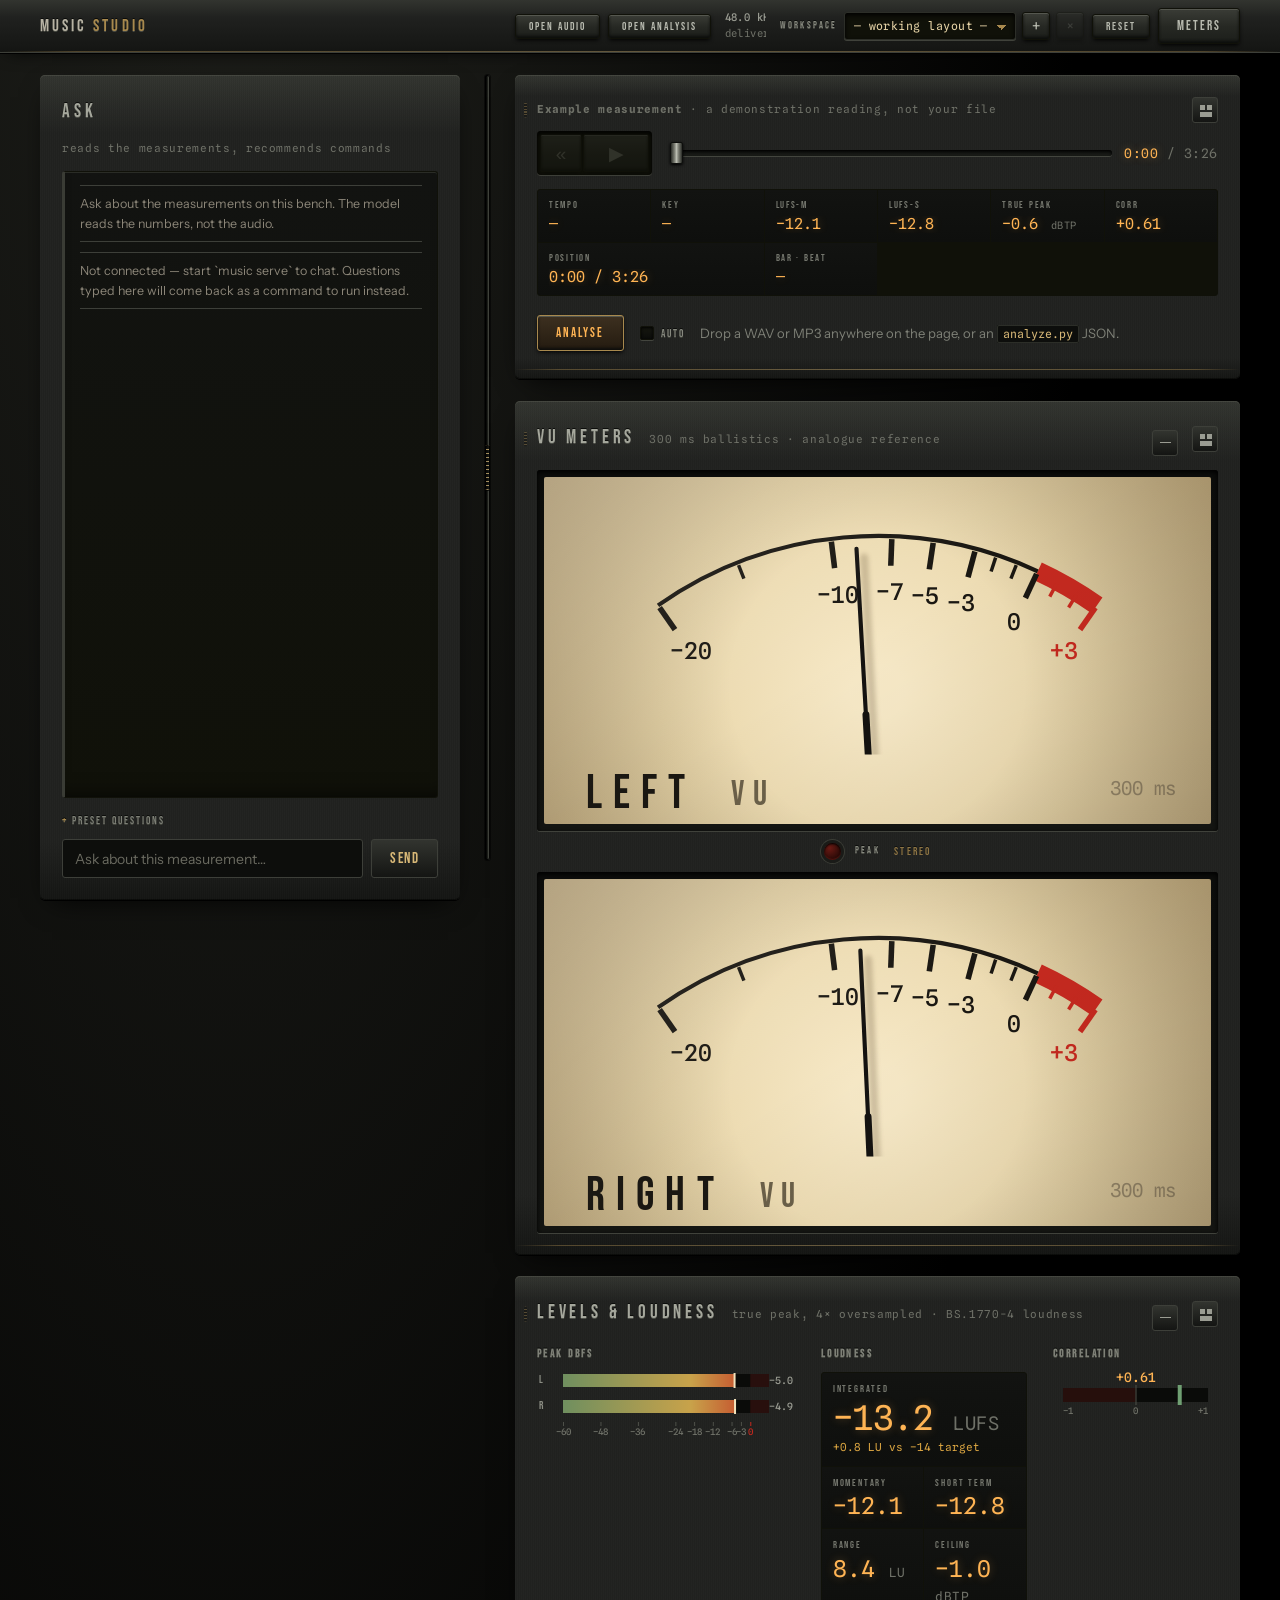
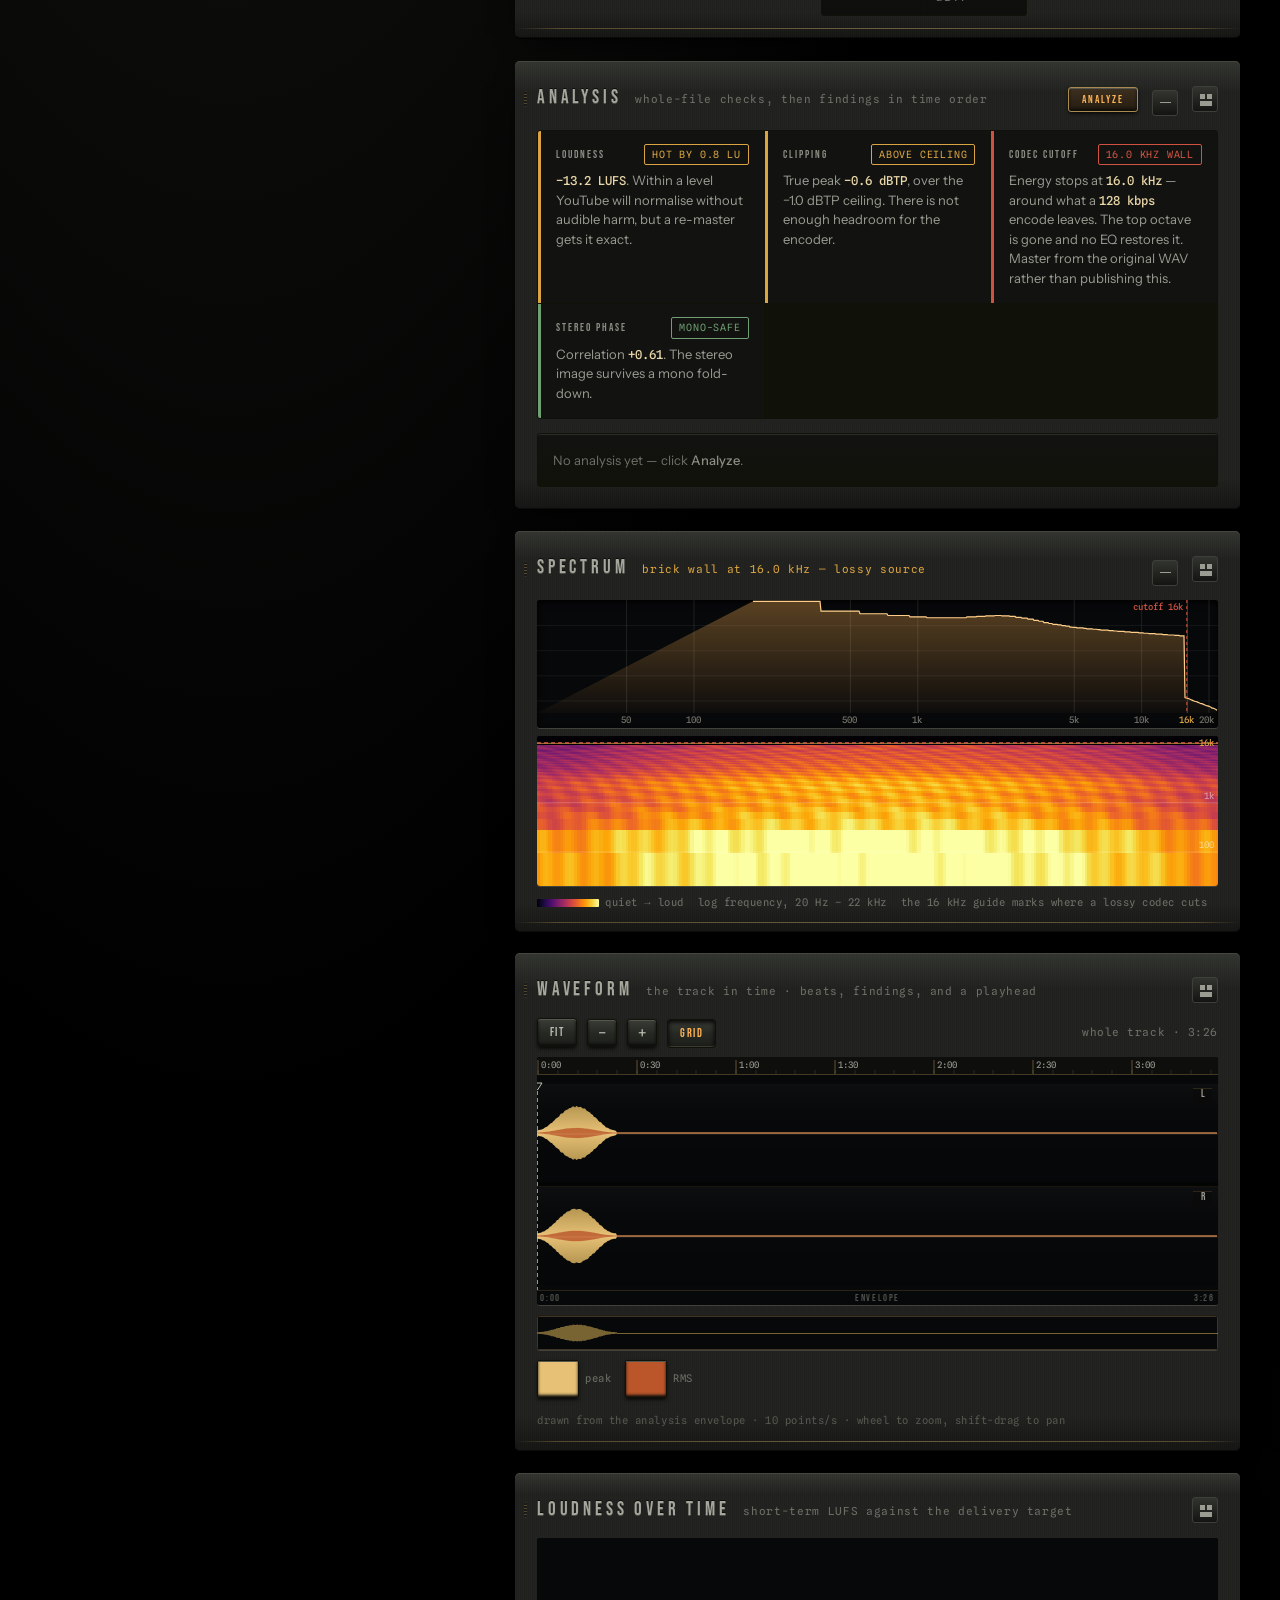
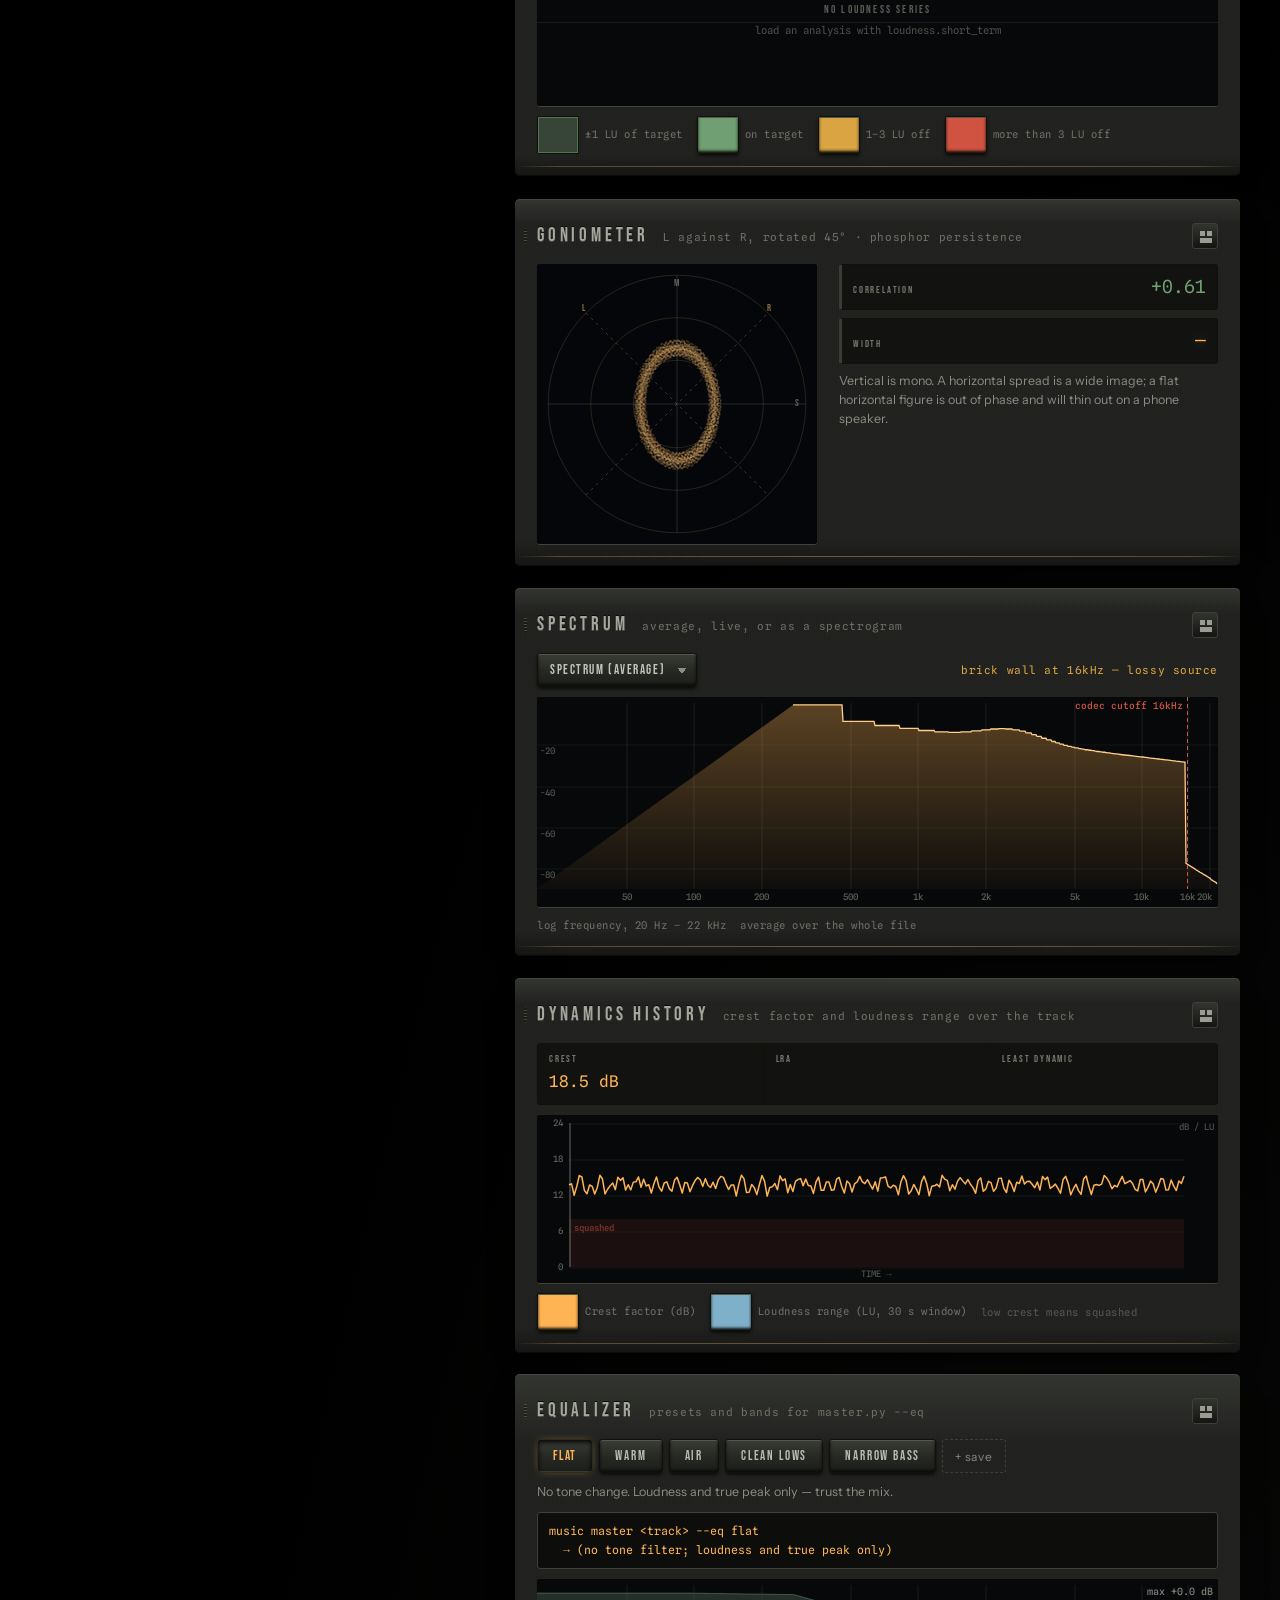
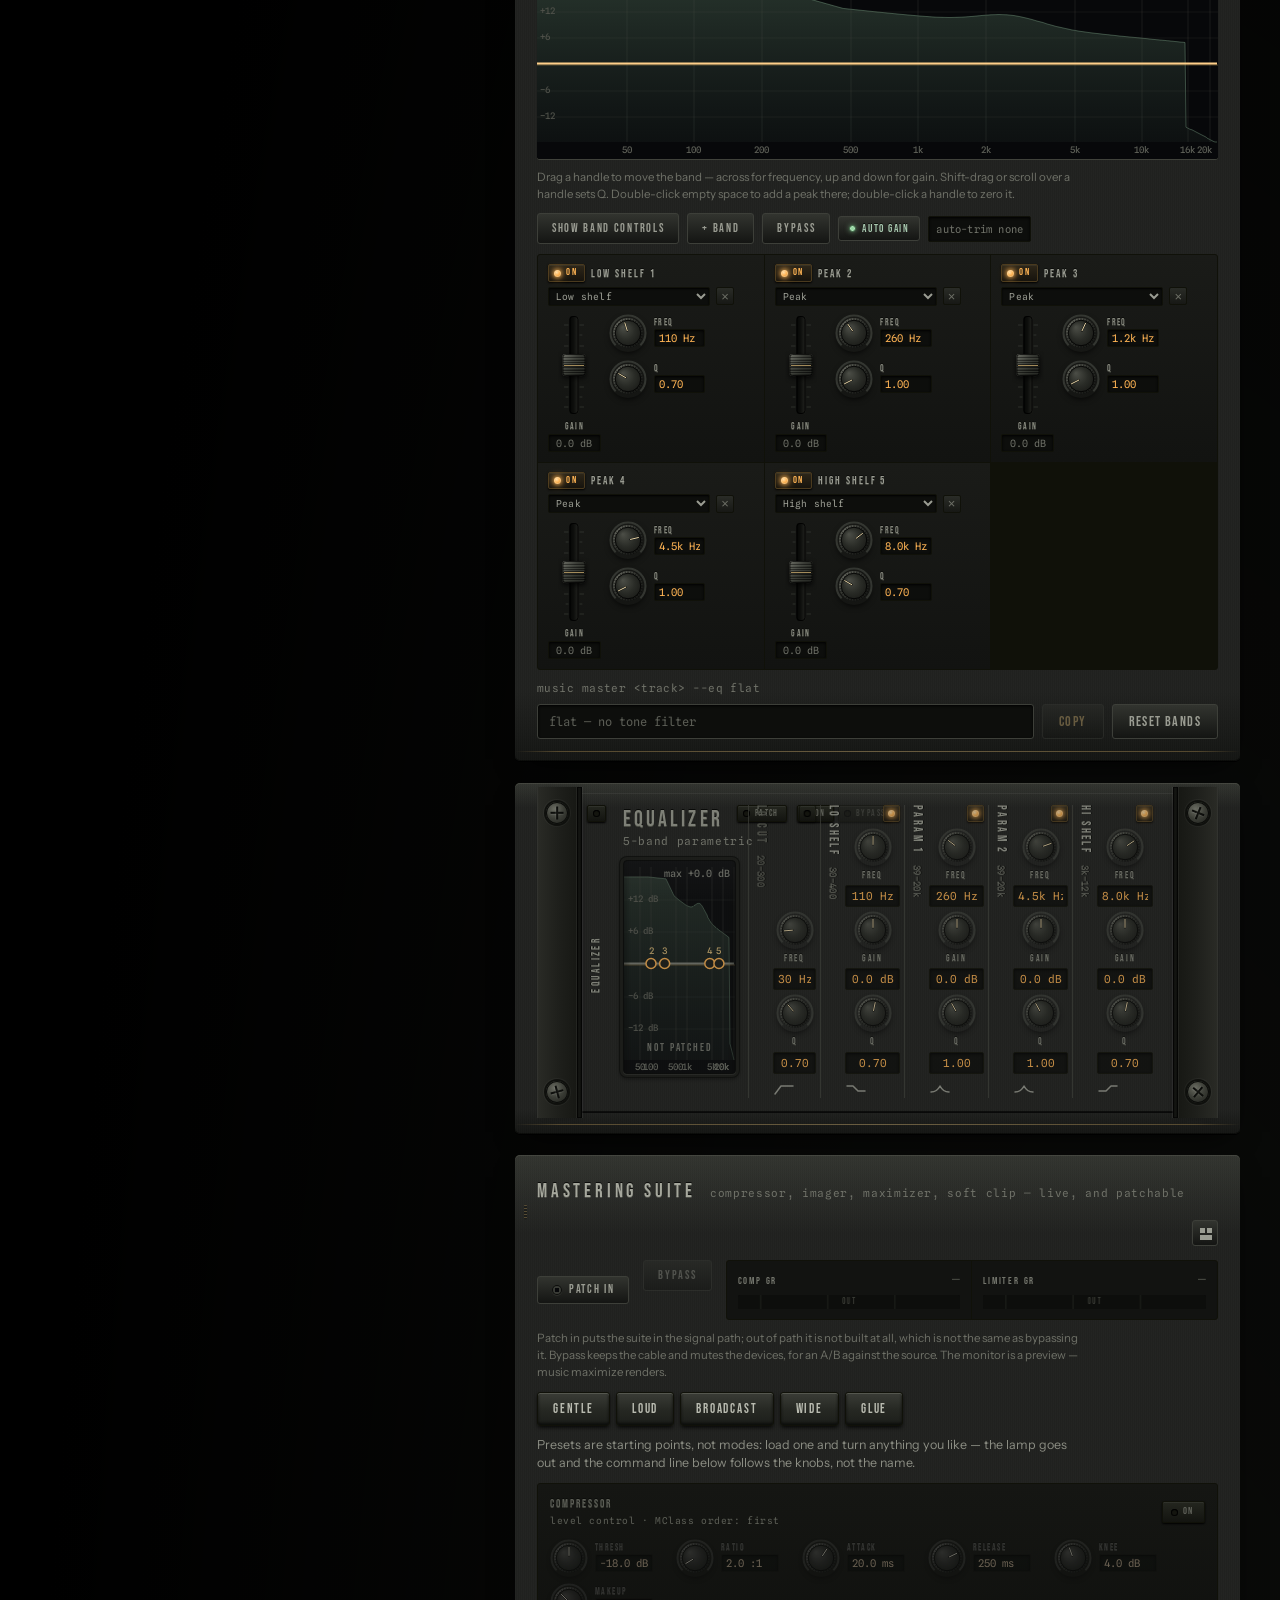
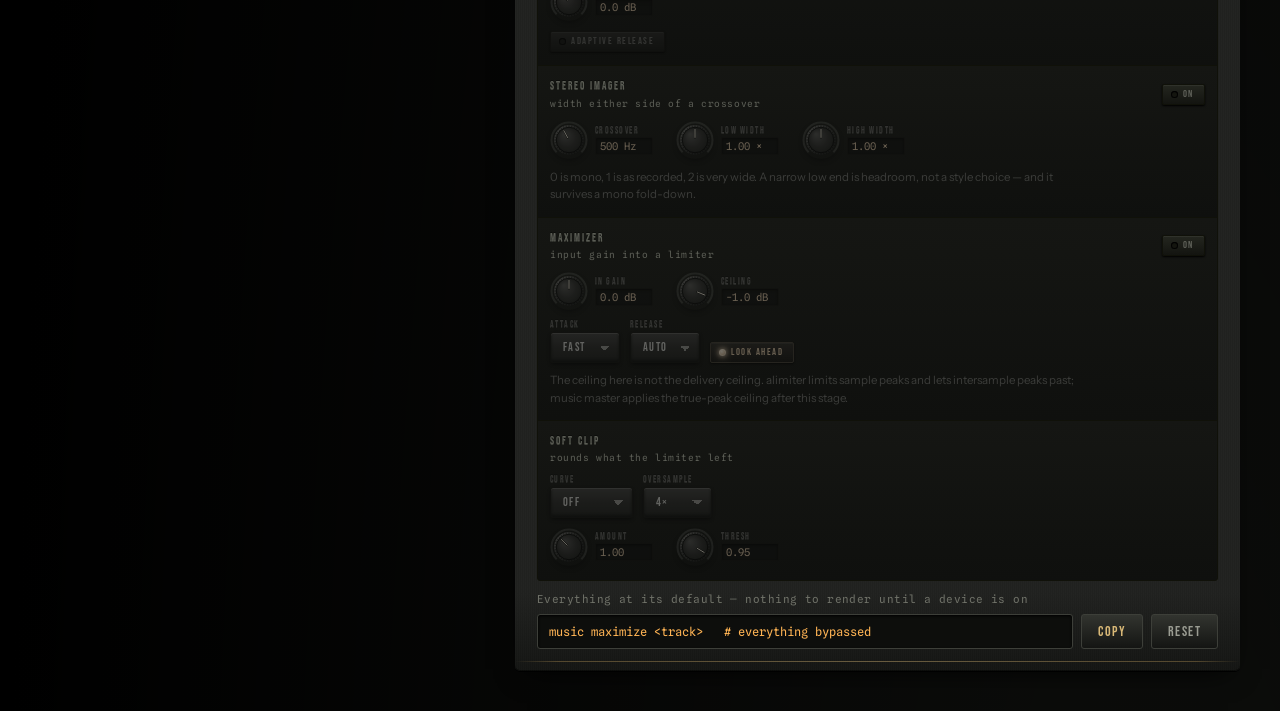
==== commit efb2c875: "feat: split studio.js, fix three swallowed bugs, reach 93% coverage Phase 5 and the rest of the cove" ====
--- a/src/music_studio/web/index.html
+++ b/src/music_studio/web/index.html
@@ -333,6 +333,19 @@
 <input type="file" id="audio-input" accept="audio/*,.wav,.mp3,.m4a,.flac,.aiff">
 <input type="file" id="json-input" accept="application/json,.json">
 
+<!-- The studio itself. Five classic scripts, loaded in dependency order:
+     helpers first, then drawing, the audio engine, the verdicts, and finally
+     the wiring, which boots the page and so must come last. Each file is its
+     own IIFE over window.__studio; see README.md for why this is not an ES
+     module and why the IIFEs cannot be dropped.
+
+     studio.js keeps its name and stays the LAST of the five: cli.py injects
+     the preloaded analysis immediately before this tag, and boot() must not
+     run until that global is set. -->
+<script src="studio-core.js"></script>
+<script src="studio-draw.js"></script>
+<script src="studio-engine.js"></script>
+<script src="studio-verdicts.js"></script>
 <script src="studio.js"></script>
 <!-- The meter bank. Ten classic scripts, loaded in dependency order: core
      first, the two controls and the filter maths next, then the five meters,
